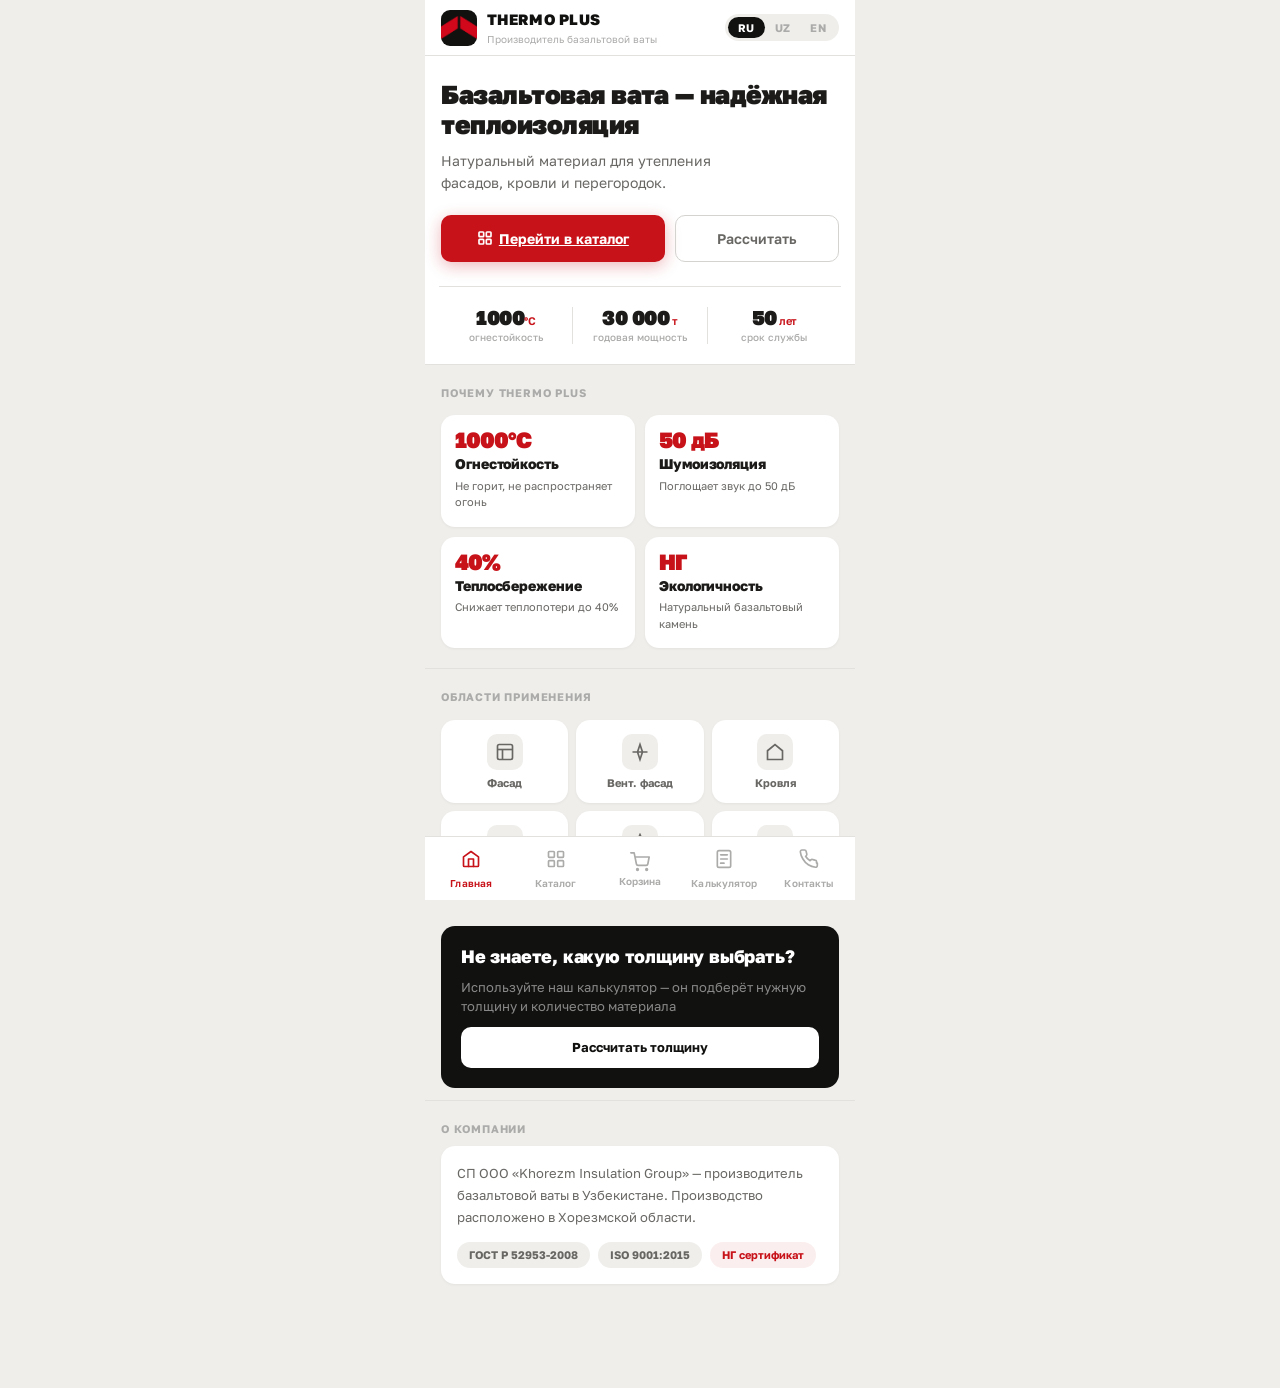
==== about.html @ 9c37bc2a "Add files via upload" ====
<!DOCTYPE html>
<html lang="ru">
<head>
  <meta charset="UTF-8"/>
  <meta name="viewport" content="width=device-width,initial-scale=1,maximum-scale=1,user-scalable=no"/>
  <title>THERMO PLUS</title>
  <link rel="stylesheet" href="style.css"/>
  <script src="https://telegram.org/js/telegram-web-app.js"></script>
</head>
<body>
<div class="app">

  <header class="header">
    <a class="logo" href="about.html">
      <div class="logo-mark">
        <img src="images/logo.png" alt="THERMO PLUS"
          onerror="this.style.display='none';this.nextElementSibling.style.display='flex'">
        <span class="logo-mark-fallback" style="display:none">T+</span>
      </div>
      <div>
        <div class="logo-text">THERMO PLUS</div>
        <div class="logo-sub" id="logo-sub">Производитель базальтовой ваты</div>
      </div>
    </a>
    <div class="lang-wrap">
      <button class="lang-btn" data-lang="ru">RU</button>
      <button class="lang-btn" data-lang="uz">UZ</button>
      <button class="lang-btn" data-lang="en">EN</button>
    </div>
  </header>

  <div class="page">

    <!-- HERO -->
    <div class="hero">
      <h1 class="hero-headline" id="hero-h">Базальтовая вата — надёжная теплоизоляция</h1>
      <p class="hero-desc" id="hero-d">Натуральный материал для утепления фасадов, кровли и перегородок.</p>
      <div class="hero-actions">
        <a href="index.html" class="btn-red" id="hero-btn1">
          <svg width="16" height="16" viewBox="0 0 24 24" fill="none" stroke="currentColor" stroke-width="2.5"><rect x="3" y="3" width="7" height="7" rx="1"/><rect x="14" y="3" width="7" height="7" rx="1"/><rect x="14" y="14" width="7" height="7" rx="1"/><rect x="3" y="14" width="7" height="7" rx="1"/></svg>
          <span>Перейти в каталог</span>
        </a>
        <a href="calculator.html" class="btn-outline" id="hero-btn2" style="text-decoration:none">
          <span>Рассчитать</span>
        </a>
      </div>

      <!-- Stats strip -->
      <div class="hero-stats">
        <div class="stat-item">
          <div class="stat-num">1000<span class="stat-unit">°C</span></div>
          <div class="stat-label" id="stat1">огнестой&shy;кость</div>
        </div>
        <div class="stat-item">
          <div class="stat-num">30 000<span class="stat-unit"> т</span></div>
          <div class="stat-label" id="stat2">годовая мощность</div>
        </div>
        <div class="stat-item">
          <div class="stat-num">50<span class="stat-unit"> лет</span></div>
          <div class="stat-label" id="stat3">срок службы</div>
        </div>
      </div>
    </div>

    <!-- FEATURES -->
    <div class="home-section">
      <div class="section-label">Почему THERMO PLUS</div>
      <div class="features-grid">
        <div class="feature-card">
          <div class="feature-num">1000°C</div>
          <div class="feature-title" id="f1t">Огнестойкость</div>
          <div class="feature-desc" id="f1d">Не горит, не распространяет огонь</div>
        </div>
        <div class="feature-card">
          <div class="feature-num">50 дБ</div>
          <div class="feature-title" id="f2t">Шумоизоляция</div>
          <div class="feature-desc" id="f2d">Поглощает звук до 50 дБ</div>
        </div>
        <div class="feature-card">
          <div class="feature-num">40%</div>
          <div class="feature-title" id="f3t">Теплосбережение</div>
          <div class="feature-desc" id="f3d">Снижает теплопотери до 40%</div>
        </div>
        <div class="feature-card">
          <div class="feature-num">НГ</div>
          <div class="feature-title" id="f4t">Экологичность</div>
          <div class="feature-desc" id="f4d">Натуральный базальтовый камень</div>
        </div>
      </div>
    </div>

    <!-- CATEGORIES PREVIEW -->
    <div class="home-section" style="border-top:1px solid var(--border)">
      <div class="section-label" id="cats-label">Области применения</div>
      <div class="cat-grid">
        <a class="cat-card" href="index.html?cat=facade">
          <div class="cat-card-icon">
            <svg width="20" height="20" viewBox="0 0 24 24" fill="none" stroke="currentColor" stroke-width="2"><rect x="3" y="3" width="18" height="18" rx="2"/><line x1="3" y1="9" x2="21" y2="9"/><line x1="9" y1="9" x2="9" y2="21"/></svg>
          </div>
          <span class="cat-card-label" id="cat1">Фасад</span>
        </a>
        <a class="cat-card" href="index.html?cat=vent">
          <div class="cat-card-icon">
            <svg width="20" height="20" viewBox="0 0 24 24" fill="none" stroke="currentColor" stroke-width="2"><path d="M3 12h18M12 3l-3 9 3 9 3-9z"/></svg>
          </div>
          <span class="cat-card-label" id="cat2">Вент. фасад</span>
        </a>
        <a class="cat-card" href="index.html?cat=roof">
          <div class="cat-card-icon">
            <svg width="20" height="20" viewBox="0 0 24 24" fill="none" stroke="currentColor" stroke-width="2"><path d="M3 10.5L12 3l9 7.5V21H3z"/></svg>
          </div>
          <span class="cat-card-label" id="cat3">Кровля</span>
        </a>
        <a class="cat-card" href="index.html?cat=floor">
          <div class="cat-card-icon">
            <svg width="20" height="20" viewBox="0 0 24 24" fill="none" stroke="currentColor" stroke-width="2"><rect x="2" y="14" width="20" height="6" rx="1"/><line x1="6" y1="14" x2="6" y2="4"/><line x1="12" y1="14" x2="12" y2="8"/><line x1="18" y1="14" x2="18" y2="6"/></svg>
          </div>
          <span class="cat-card-label" id="cat4">Пол</span>
        </a>
        <a class="cat-card" href="index.html?cat=universal">
          <div class="cat-card-icon">
            <svg width="20" height="20" viewBox="0 0 24 24" fill="none" stroke="currentColor" stroke-width="2"><polygon points="12 2 15 9 22 9 16.5 14 18.5 21 12 17 5.5 21 7.5 14 2 9 9 9"/></svg>
          </div>
          <span class="cat-card-label" id="cat5">Универсал</span>
        </a>
        <a class="cat-card" href="index.html?cat=sandwich">
          <div class="cat-card-icon">
            <svg width="20" height="20" viewBox="0 0 24 24" fill="none" stroke="currentColor" stroke-width="2"><rect x="2" y="5" width="20" height="4"/><rect x="2" y="11" width="20" height="4"/><rect x="2" y="17" width="20" height="2"/></svg>
          </div>
          <span class="cat-card-label" id="cat6">Сэндвич</span>
        </a>
      </div>
    </div>

    <!-- CALCULATOR CTA -->
    <div class="cta-banner">
      <div class="cta-banner-title" id="cta-title">Не знаете, какую толщину выбрать?</div>
      <div class="cta-banner-sub" id="cta-sub">Используйте наш калькулятор — он подберёт нужную толщину и количество материала</div>
      <a href="calculator.html" class="btn-white" id="cta-btn">Рассчитать толщину</a>
    </div>

    <!-- ABOUT COMPANY -->
    <div class="about-section">
      <div class="section-label" id="about-label">О компании</div>
      <div class="section-card" style="margin-bottom:0">
        <div style="font-size:13px;color:var(--text-2);line-height:1.7" id="about-text">
          СП ООО «Khorezm Insulation Group» — производитель базальтовой ваты в Узбекистане. Производство расположено в Хорезмской области. Продукция соответствует ГОСТ Р 52953-2008 и сертифицирована по ISO 9001:2015.
        </div>
        <div style="display:flex;gap:8px;margin-top:14px;flex-wrap:wrap">
          <span style="background:var(--bg);border-radius:20px;padding:5px 12px;font-size:11px;font-weight:700;color:var(--text-2)">ГОСТ Р 52953-2008</span>
          <span style="background:var(--bg);border-radius:20px;padding:5px 12px;font-size:11px;font-weight:700;color:var(--text-2)">ISO 9001:2015</span>
          <span style="background:var(--red-bg);border-radius:20px;padding:5px 12px;font-size:11px;font-weight:700;color:var(--red)">НГ сертификат</span>
        </div>
      </div>
    </div>

  </div>

  <!-- BOTTOM NAV -->
  <nav class="bottom-nav">
    <a class="nav-item active" href="about.html">
      <span class="nav-icon">
        <svg width="20" height="20" viewBox="0 0 24 24" fill="none" stroke="currentColor" stroke-width="2" stroke-linecap="round" stroke-linejoin="round"><path d="M3 9.5L12 3l9 6.5V20a1 1 0 0 1-1 1H4a1 1 0 0 1-1-1V9.5z"/><path d="M9 21V12h6v9"/></svg>
      </span>
      <span class="nav-label">Главная</span>
    </a>
    <a class="nav-item" href="index.html">
      <span class="nav-icon">
        <svg width="20" height="20" viewBox="0 0 24 24" fill="none" stroke="currentColor" stroke-width="2" stroke-linecap="round" stroke-linejoin="round"><rect x="3" y="3" width="7" height="7" rx="1"/><rect x="14" y="3" width="7" height="7" rx="1"/><rect x="14" y="14" width="7" height="7" rx="1"/><rect x="3" y="14" width="7" height="7" rx="1"/></svg>
      </span>
      <span class="nav-label">Каталог</span>
    </a>
    <a class="nav-item nav-item-cart" href="checkout.html">
      <span class="nav-icon">
        <span class="nav-icon-wrap">
          <svg width="20" height="20" viewBox="0 0 24 24" fill="none" stroke="currentColor" stroke-width="2" stroke-linecap="round" stroke-linejoin="round"><circle cx="9" cy="21" r="1"/><circle cx="20" cy="21" r="1"/><path d="M1 1h4l2.68 13.39a2 2 0 0 0 2 1.61h9.72a2 2 0 0 0 2-1.61L23 6H6"/></svg>
          <span class="cart-count nav-cart-badge" style="display:none">0</span>
        </span>
      </span>
      <span class="nav-label" data-i18n="cart">Корзина</span>
    </a>
    <a class="nav-item" href="calculator.html">
      <span class="nav-icon">
        <svg width="20" height="20" viewBox="0 0 24 24" fill="none" stroke="currentColor" stroke-width="2" stroke-linecap="round" stroke-linejoin="round"><rect x="4" y="2" width="16" height="20" rx="2"/><line x1="8" y1="7" x2="16" y2="7"/><line x1="8" y1="12" x2="16" y2="12"/><line x1="8" y1="17" x2="12" y2="17"/></svg>
      </span>
      <span class="nav-label">Калькулятор</span>
    </a>
    <a class="nav-item" href="contacts.html">
      <span class="nav-icon">
        <svg width="20" height="20" viewBox="0 0 24 24" fill="none" stroke="currentColor" stroke-width="2" stroke-linecap="round" stroke-linejoin="round"><path d="M22 16.92v3a2 2 0 0 1-2.18 2 19.79 19.79 0 0 1-8.63-3.07A19.5 19.5 0 0 1 4.69 12 19.79 19.79 0 0 1 1.61 3.37 2 2 0 0 1 3.6 1.18h3a2 2 0 0 1 2 1.72 12.84 12.84 0 0 0 .7 2.81 2 2 0 0 1-.45 2.11L7.91 8.7a16 16 0 0 0 5.39 5.39l.98-.98a2 2 0 0 1 2.11-.45 12.84 12.84 0 0 0 2.81.7A2 2 0 0 1 21 15.93l.01 1z"/></svg>
      </span>
      <span class="nav-label">Контакты</span>
    </a>
  </nav>

</div>

<script src="i18n.js"></script>
<script src="app.js"></script>
<script>
if (window.Telegram?.WebApp) Telegram.WebApp.ready();

const HOME_TX = {
  uz: {
    sub:"Bazalt vata ishlab chiqaruvchi",
    heroH:"Bazalt vata — ishonchli issiqlik izolyatsiyasi",
    heroD:"Fasad, tom va bo'limlarni issiqlik izolyatsiyasi uchun tabiiy material.",
    btn1:"Katalog",btn2:"Hisoblash",
    stat1:"yong'in bardoshliligi",stat2:"yillik quvvat",stat3:"xizmat muddati",
    catsLabel:"Qo'llanish sohalari",ctaTitle:"Qaysi qalinlikni tanlashni bilmayapsizmi?",
    ctaSub:"Kalkulyatorimizdan foydalaning — kerakli qalinlik va miqdorni hisoblaydi",ctaBtn:"Qalinlikni hisoblash",
    aboutLabel:"Kompaniya haqida",
    aboutText:"«Khorezm Insulation Group» — O'zbekistonda bazalt vata ishlab chiqaruvchi. Ishlab chiqarish Xorazm viloyatida joylashgan.",
    f1t:"Yong'in bardoshliligi",f1d:"Yonmaydi, olovni tarqatmaydi",
    f2t:"Tovush izolyatsiyasi",f2d:"50 dBgacha tovushni so'radi",
    f3t:"Issiqlik tejamligi",f3d:"Issiqlik yo'qotilishini 40% gacha kamaytiradi",
    f4t:"Ekologiklik",f4d:"Tabiiy bazalt tosh",
    cat1:"Fasad",cat2:"Vent. fasad",cat3:"Tom",cat4:"Pol",cat5:"Universal",cat6:"Sandwich",
  },
  ru: {
    sub:"Производитель базальтовой ваты",
    heroH:"Базальтовая вата — надёжная теплоизоляция",
    heroD:"Натуральный материал для утепления фасадов, кровли и перегородок.",
    btn1:"Перейти в каталог",btn2:"Рассчитать",
    stat1:"огнестойкость",stat2:"годовая мощность",stat3:"срок службы",
    catsLabel:"Области применения",ctaTitle:"Не знаете, какую толщину выбрать?",
    ctaSub:"Используйте наш калькулятор — он подберёт нужную толщину и количество материала",ctaBtn:"Рассчитать толщину",
    aboutLabel:"О компании",
    aboutText:"СП ООО «Khorezm Insulation Group» — производитель базальтовой ваты в Узбекистане. Производство расположено в Хорезмской области.",
    f1t:"Огнестойкость",f1d:"Не горит, не распространяет огонь",
    f2t:"Шумоизоляция",f2d:"Поглощает звук до 50 дБ",
    f3t:"Теплосбережение",f3d:"Снижает теплопотери до 40%",
    f4t:"Экологичность",f4d:"Натуральный базальтовый камень",
    cat1:"Фасад",cat2:"Вент. фасад",cat3:"Кровля",cat4:"Пол",cat5:"Универсал",cat6:"Сэндвич",
  },
  en: {
    sub:"Basalt wool manufacturer",
    heroH:"Basalt wool — reliable thermal insulation",
    heroD:"Natural material for insulating facades, roofing and partitions.",
    btn1:"View catalog",btn2:"Calculate",
    stat1:"fire resistance",stat2:"annual capacity",stat3:"service life",
    catsLabel:"Application areas",ctaTitle:"Not sure which thickness to choose?",
    ctaSub:"Use our calculator to find the right thickness and quantity of material",ctaBtn:"Calculate thickness",
    aboutLabel:"About the company",
    aboutText:"JV LLC 'Khorezm Insulation Group' — basalt wool manufacturer in Uzbekistan. Production is located in the Khorezm region.",
    f1t:"Fire resistance",f1d:"Non-combustible, does not spread fire",
    f2t:"Sound insulation",f2d:"Absorbs sound up to 50 dB",
    f3t:"Heat saving",f3d:"Reduces heat loss by up to 40%",
    f4t:"Eco-friendly",f4d:"Natural basalt stone",
    cat1:"Facade",cat2:"Vent. facade",cat3:"Roof",cat4:"Floor",cat5:"Universal",cat6:"Sandwich",
  }
};

function renderHome() {
  const lang = getCurrentLang();
  const tx = HOME_TX[lang] || HOME_TX.ru;
  document.getElementById('logo-sub').textContent = tx.sub;
  document.getElementById('hero-h').textContent = tx.heroH;
  document.getElementById('hero-d').textContent = tx.heroD;
  document.getElementById('hero-btn1').innerHTML = `
    <svg width="16" height="16" viewBox="0 0 24 24" fill="none" stroke="currentColor" stroke-width="2.5"><rect x="3" y="3" width="7" height="7" rx="1"/><rect x="14" y="3" width="7" height="7" rx="1"/><rect x="14" y="14" width="7" height="7" rx="1"/><rect x="3" y="14" width="7" height="7" rx="1"/></svg>
    <span>${tx.btn1}</span>`;
  document.getElementById('hero-btn2').innerHTML = `<span>${tx.btn2}</span>`;
  document.getElementById('stat1').textContent = tx.stat1;
  document.getElementById('stat2').textContent = tx.stat2;
  document.getElementById('stat3').textContent = tx.stat3;
  document.getElementById('f1t').textContent = tx.f1t;
  document.getElementById('f1d').textContent = tx.f1d;
  document.getElementById('f2t').textContent = tx.f2t;
  document.getElementById('f2d').textContent = tx.f2d;
  document.getElementById('f3t').textContent = tx.f3t;
  document.getElementById('f3d').textContent = tx.f3d;
  document.getElementById('f4t').textContent = tx.f4t;
  document.getElementById('f4d').textContent = tx.f4d;
  document.getElementById('cats-label').textContent = tx.catsLabel;
  document.getElementById('cat1').textContent = tx.cat1;
  document.getElementById('cat2').textContent = tx.cat2;
  document.getElementById('cat3').textContent = tx.cat3;
  document.getElementById('cat4').textContent = tx.cat4;
  document.getElementById('cat5').textContent = tx.cat5;
  document.getElementById('cat6').textContent = tx.cat6;
  document.getElementById('cta-title').textContent = tx.ctaTitle;
  document.getElementById('cta-sub').textContent = tx.ctaSub;
  document.getElementById('cta-btn').textContent = tx.ctaBtn;
  document.getElementById('about-label').textContent = tx.aboutLabel;
  document.getElementById('about-text').textContent = tx.aboutText;

  // Nav labels
  const navLabels = document.querySelectorAll('.bottom-nav .nav-label');
  const navKeys = ['home','catalog','cart','calculator','contacts'];
  navLabels.forEach((el, i) => { if (navKeys[i]) el.textContent = t(navKeys[i]); });
}

function onLangChange() { renderHome(); }

initLangButtons();
renderHome();
Cart.updateBadge();
</script>
</body>
</html>
---- style.css ----
@import url('https://fonts.googleapis.com/css2?family=Golos+Text:wght@400;500;600;700;800;900&display=swap');

*, *::before, *::after { box-sizing: border-box; margin: 0; padding: 0; }

/* ─────────────────────────────────
   DESIGN TOKENS
───────────────────────────────── */
:root {
  --bg:       #EFEEEB;
  --bg2:      #E6E5E2;
  --bg3:      #DDDCD9;
  --white:    #FFFFFF;

  --text:     #1C1B19;
  --text-2:   #686764;
  --text-3:   #ABABAA;

  --border:   #E2E1DE;
  --border-2: #D4D3D0;

  --red:      #C71219;
  --red-d:    #A50E14;
  --red-bg:   rgba(199,18,25,0.07);
  --red-light: #FFF1F2;

  --dark:     #111110;

  --green:    #1A9E5A;
  --green-bg: rgba(26,158,90,0.08);

  --font: 'Golos Text', -apple-system, sans-serif;

  --r-xs: 6px;
  --r-sm: 10px;
  --r:    14px;
  --r-lg: 18px;
  --r-xl: 24px;

  --sh-xs: 0 1px 3px rgba(0,0,0,.05);
  --sh-sm: 0 2px 10px rgba(0,0,0,.07);
  --sh:    0 4px 20px rgba(0,0,0,.08);
  --sh-lg: 0 8px 32px rgba(0,0,0,.10);
  --sh-red: 0 4px 16px rgba(199,18,25,.30);

  --nav-h: 64px;
  --header-h: 56px;
}

html { scroll-behavior: smooth; }

body {
  font-family: var(--font);
  background: var(--bg);
  color: var(--text);
  -webkit-font-smoothing: antialiased;
  -webkit-tap-highlight-color: transparent;
  overscroll-behavior: none;
  font-size: 14px;
  line-height: 1.5;
}

/* ─────────────────────────────────
   APP SHELL
───────────────────────────────── */
.app {
  max-width: 430px;
  margin: 0 auto;
  min-height: 100vh;
  background: var(--bg);
  position: relative;
}

.page {
  padding-bottom: calc(var(--nav-h) + 20px);
  min-height: calc(100vh - var(--header-h));
}

/* ─────────────────────────────────
   HEADER
───────────────────────────────── */
.header {
  background: var(--white);
  padding: 0 16px;
  height: var(--header-h);
  display: flex;
  align-items: center;
  gap: 12px;
  position: sticky;
  top: 0;
  z-index: 100;
  border-bottom: 1px solid var(--border);
}

.logo {
  display: flex;
  align-items: center;
  gap: 10px;
  text-decoration: none;
  flex: 1;
  min-width: 0;
}

.logo-mark {
  width: 36px;
  height: 36px;
  background: var(--dark);
  border-radius: 9px;
  display: flex;
  align-items: center;
  justify-content: center;
  flex-shrink: 0;
  overflow: hidden;
}

.logo-mark img {
  width: 100%;
  height: 100%;
  object-fit: contain;
}

.logo-mark-fallback {
  font-size: 18px;
  color: white;
  font-weight: 900;
  font-family: var(--font);
  letter-spacing: -0.5px;
}

.logo-text {
  font-family: var(--font);
  font-size: 15px;
  font-weight: 800;
  color: var(--dark);
  letter-spacing: 0.3px;
  white-space: nowrap;
}

.logo-sub {
  font-size: 10px;
  font-weight: 400;
  color: var(--text-3);
  margin-top: 1px;
  white-space: nowrap;
  overflow: hidden;
  text-overflow: ellipsis;
}

/* Language switcher */
.lang-wrap {
  display: flex;
  align-items: center;
  background: var(--bg);
  border-radius: 20px;
  padding: 3px;
  gap: 0;
  flex-shrink: 0;
}

.lang-btn {
  padding: 4px 10px;
  border: none;
  border-radius: 16px;
  font-size: 11px;
  font-weight: 700;
  font-family: var(--font);
  cursor: pointer;
  background: transparent;
  color: var(--text-3);
  transition: all .15s ease;
  letter-spacing: 0.3px;
}

.lang-btn.active {
  background: var(--dark);
  color: white;
}

/* ─────────────────────────────────
   BOTTOM NAVIGATION
───────────────────────────────── */
.bottom-nav {
  position: fixed;
  bottom: 0;
  left: 50%;
  transform: translateX(-50%);
  width: 100%;
  max-width: 430px;
  height: var(--nav-h);
  background: var(--white);
  border-top: 1px solid var(--border);
  display: flex;
  align-items: stretch;
  z-index: 200;
  padding: 0 4px;
}

.nav-item {
  flex: 1;
  display: flex;
  flex-direction: column;
  align-items: center;
  justify-content: center;
  gap: 4px;
  text-decoration: none;
  color: var(--text-3);
  padding: 8px 4px;
  transition: color .15s ease;
  position: relative;
}

.nav-item .nav-icon svg {
  stroke: currentColor;
  transition: stroke .15s ease;
}

.nav-item .nav-icon svg.fill-icon {
  fill: currentColor;
  stroke: none;
}

.nav-label {
  font-size: 10px;
  font-weight: 600;
  letter-spacing: 0.1px;
  line-height: 1;
}

.nav-item.active {
  color: var(--red);
}

.nav-item.active .nav-label {
  color: var(--red);
}

.nav-cart-badge {
  position: absolute;
  top: -3px;
  right: -4px;
  background: var(--red);
  color: white;
  font-size: 9px;
  font-weight: 800;
  width: 16px;
  height: 16px;
  border-radius: 50%;
  display: flex;
  align-items: center;
  justify-content: center;
  border: 2px solid var(--white);
}

.nav-icon-wrap {
  position: relative;
  display: flex;
}

@keyframes cartBounce {
  0%,100% { transform: scale(1); }
  40% { transform: scale(1.3); }
}
.cart-bounce { animation: cartBounce .35s ease; }

/* ─────────────────────────────────
   SECTION TITLES
───────────────────────────────── */
.section-title {
  font-size: 20px;
  font-weight: 800;
  color: var(--text);
  letter-spacing: -0.2px;
  line-height: 1.2;
}

.section-label {
  font-size: 11px;
  font-weight: 700;
  color: var(--text-3);
  letter-spacing: 0.8px;
  text-transform: uppercase;
  margin-bottom: 8px;
}

/* ─────────────────────────────────
   CARDS
───────────────────────────────── */
.card {
  background: var(--white);
  border-radius: var(--r);
  box-shadow: var(--sh-sm);
}

/* ─────────────────────────────────
   BUTTONS
───────────────────────────────── */
.btn-red {
  background: var(--red);
  color: white;
  border: none;
  border-radius: var(--r-sm);
  font-family: var(--font);
  font-weight: 700;
  font-size: 14px;
  padding: 13px 20px;
  cursor: pointer;
  display: flex;
  align-items: center;
  justify-content: center;
  gap: 6px;
  transition: background .15s ease, box-shadow .15s ease, transform .1s ease;
  box-shadow: var(--sh-red);
  -webkit-tap-highlight-color: transparent;
}

.btn-red:active {
  background: var(--red-d);
  transform: scale(0.98);
}

.btn-red.full { width: 100%; }

.btn-outline {
  background: transparent;
  color: var(--text-2);
  border: 1.5px solid var(--border-2);
  border-radius: var(--r-sm);
  font-family: var(--font);
  font-weight: 600;
  font-size: 14px;
  padding: 12px 20px;
  cursor: pointer;
  display: flex;
  align-items: center;
  justify-content: center;
  gap: 6px;
  transition: all .15s ease;
  text-decoration: none;
}

.btn-outline:active {
  background: var(--bg2);
}

.btn-outline.full { width: 100%; }

.btn-ghost {
  background: transparent;
  color: var(--red);
  border: none;
  font-family: var(--font);
  font-weight: 600;
  font-size: 13px;
  padding: 10px 16px;
  cursor: pointer;
  text-decoration: none;
}

/* Legacy compat */
.btn-orange { 
  background: var(--red);
  color: white;
  border: none;
  border-radius: var(--r-sm);
  font-family: var(--font);
  font-weight: 700;
  font-size: 14px;
  padding: 13px 20px;
  cursor: pointer;
  display: flex;
  align-items: center;
  justify-content: center;
  box-shadow: var(--sh-red);
  text-decoration: none;
}
.btn-orange.full, .btn-orange.large { width: 100%; padding: 14px; }
.mt12 { margin-top: 12px; }

/* ─────────────────────────────────
   SEARCH
───────────────────────────────── */
.search-wrap {
  padding: 12px 16px 8px;
}

.search-box {
  display: flex;
  align-items: center;
  background: var(--white);
  border-radius: var(--r-sm);
  padding: 0 12px;
  gap: 8px;
  border: 1.5px solid var(--border);
  transition: border-color .15s;
}

.search-box:focus-within {
  border-color: var(--red);
}

.search-icon { color: var(--text-3); display: flex; flex-shrink: 0; }

.search-input {
  flex: 1;
  border: none;
  outline: none;
  background: transparent;
  font-family: var(--font);
  font-size: 13px;
  color: var(--text);
  padding: 11px 0;
}

.search-input::placeholder { color: var(--text-3); }

.search-clear {
  background: none;
  border: none;
  color: var(--text-3);
  cursor: pointer;
  font-size: 13px;
  padding: 4px;
  flex-shrink: 0;
}

.search-clear.hidden { display: none !important; }

/* ─────────────────────────────────
   CATEGORY CHIPS
───────────────────────────────── */
.cat-scroll {
  display: flex;
  gap: 6px;
  padding: 4px 16px 12px;
  overflow-x: auto;
  scrollbar-width: none;
  -ms-overflow-style: none;
}
.cat-scroll::-webkit-scrollbar { display: none; }

.cat-chip {
  display: flex;
  align-items: center;
  gap: 5px;
  padding: 7px 14px;
  border-radius: 20px;
  font-size: 13px;
  font-weight: 600;
  white-space: nowrap;
  cursor: pointer;
  background: var(--white);
  color: var(--text-2);
  border: 1.5px solid var(--border);
  transition: all .15s ease;
  flex-shrink: 0;
  font-family: var(--font);
}

.cat-chip.active {
  background: var(--dark);
  color: white;
  border-color: var(--dark);
}

/* ─────────────────────────────────
   PRODUCT GRID / LIST
───────────────────────────────── */
.prod-grid {
  display: flex;
  flex-direction: column;
  gap: 10px;
  padding: 0 16px;
}

/* ─────────────────────────────────
   PRODUCT CARD — horizontal layout
───────────────────────────────── */
.prod-card {
  background: var(--white);
  border-radius: var(--r);
  padding: 14px;
  box-shadow: var(--sh-xs);
  display: flex;
  flex-direction: column;
  gap: 10px;
  position: relative;
  overflow: hidden;
}

.prod-card-top {
  display: flex;
  align-items: flex-start;
  gap: 12px;
}

.prod-img-wrap {
  width: 80px;
  height: 72px;
  border-radius: var(--r-sm);
  background: var(--bg);
  overflow: hidden;
  flex-shrink: 0;
  display: flex;
  align-items: center;
  justify-content: center;
}

.prod-img-wrap img {
  width: 100%;
  height: 100%;
  object-fit: cover;
}

.prod-img-placeholder {
  font-size: 32px;
  line-height: 1;
}

.prod-info {
  flex: 1;
  min-width: 0;
}

.prod-category {
  font-size: 10px;
  font-weight: 700;
  color: var(--text-3);
  letter-spacing: 0.5px;
  text-transform: uppercase;
  margin-bottom: 3px;
}

.prod-name {
  font-size: 15px;
  font-weight: 800;
  color: var(--text);
  margin-bottom: 6px;
  line-height: 1.2;
  letter-spacing: -0.1px;
}

.prod-badges {
  display: flex;
  gap: 4px;
  flex-wrap: wrap;
}

.badge {
  font-size: 9px;
  font-weight: 800;
  padding: 2px 6px;
  border-radius: 4px;
  letter-spacing: 0.3px;
}

.badge-fire {
  background: var(--red-bg);
  color: var(--red);
}

.badge-pro {
  background: #EEF4FF;
  color: #3B82F6;
}

/* Thickness chips in card */
.thick-row {
  display: flex;
  align-items: center;
  gap: 5px;
}

.thick-chip {
  padding: 4px 10px;
  border-radius: 6px;
  font-size: 12px;
  font-weight: 700;
  background: var(--bg);
  color: var(--text-2);
  border: 1.5px solid var(--border);
  cursor: pointer;
  font-family: var(--font);
  transition: all .12s ease;
}

.thick-chip.active {
  background: var(--dark);
  color: white;
  border-color: var(--dark);
}

/* Legacy thick chip compatibility */
.thick-chip-s {
  padding: 4px 10px;
  border-radius: 6px;
  font-size: 12px;
  font-weight: 700;
  background: var(--bg);
  color: var(--text-2);
  border: 1.5px solid var(--border);
  cursor: pointer;
  font-family: var(--font);
  transition: all .12s ease;
}

.thick-chip-s.active {
  background: var(--dark);
  color: white;
  border-color: var(--dark);
}

.thick-chips-row {
  display: flex;
  gap: 5px;
  margin-bottom: 2px;
}

.fav-btn-card {
  width: 28px;
  height: 28px;
  border-radius: 50%;
  background: var(--bg);
  border: none;
  display: flex;
  align-items: center;
  justify-content: center;
  cursor: pointer;
  flex-shrink: 0;
  transition: all .15s ease;
}

.fav-btn-card.fav-active {
  background: var(--red-light);
}

.fav-btn-card svg { transition: all .15s ease; }

/* Price row */
.prod-price-row {
  display: flex;
  align-items: center;
  justify-content: space-between;
  gap: 8px;
}

.prod-price {
  font-size: 18px;
  font-weight: 800;
  color: var(--text);
  letter-spacing: -0.3px;
  line-height: 1;
}

.prod-price small {
  font-size: 11px;
  font-weight: 500;
  color: var(--text-2);
  margin-left: 2px;
}

/* Actions row */
.prod-actions-row {
  display: flex;
  align-items: center;
  gap: 8px;
}

.qty-ctrl {
  display: flex;
  align-items: center;
  background: var(--bg);
  border-radius: var(--r-sm);
  overflow: hidden;
  border: 1.5px solid var(--border);
  height: 40px;
}

.qty-btn {
  width: 36px;
  height: 100%;
  background: none;
  border: none;
  font-size: 18px;
  font-weight: 400;
  color: var(--text-2);
  cursor: pointer;
  display: flex;
  align-items: center;
  justify-content: center;
  font-family: var(--font);
  transition: background .1s, color .1s;
  flex-shrink: 0;
}

.qty-btn:active { background: var(--bg2); color: var(--text); }

.qty-val {
  width: 36px;
  text-align: center;
  font-family: var(--font);
  font-size: 14px;
  font-weight: 700;
  color: var(--text);
  background: transparent;
  border: none;
  outline: none;
  padding: 0;
  -moz-appearance: textfield;
}
.qty-val::-webkit-inner-spin-button,
.qty-val::-webkit-outer-spin-button { -webkit-appearance: none; }

.add-cart-btn {
  flex: 1;
  background: var(--red);
  color: white;
  border: none;
  border-radius: var(--r-sm);
  height: 40px;
  font-family: var(--font);
  font-size: 13px;
  font-weight: 700;
  cursor: pointer;
  transition: background .15s ease, transform .1s ease;
}
.add-cart-btn:active { background: var(--red-d); transform: scale(0.98); }

.detail-btn {
  width: 100%;
  background: none;
  border: 1.5px solid var(--border);
  border-radius: var(--r-sm);
  height: 34px;
  font-family: var(--font);
  font-size: 12px;
  font-weight: 600;
  color: var(--text-2);
  cursor: pointer;
  transition: all .15s;
  margin-top: 4px;
}
.detail-btn:active { background: var(--bg); }

/* ─────────────────────────────────
   EMPTY STATE
───────────────────────────────── */
.empty-state {
  display: flex;
  flex-direction: column;
  align-items: center;
  padding: 48px 24px;
  text-align: center;
}

.empty-icon {
  font-size: 48px;
  margin-bottom: 16px;
  opacity: 0.4;
}

.empty-title {
  font-size: 18px;
  font-weight: 700;
  color: var(--text);
  margin-bottom: 8px;
}

.empty-text {
  font-size: 13px;
  color: var(--text-2);
  line-height: 1.6;
}

.empty-state.hidden { display: none !important; }

/* ─────────────────────────────────
   HOME SCREEN
───────────────────────────────── */
.hero {
  padding: 24px 16px 20px;
  background: var(--white);
  border-bottom: 1px solid var(--border);
  margin-bottom: 0;
}

.hero-headline {
  font-size: 26px;
  font-weight: 900;
  color: var(--text);
  line-height: 1.15;
  letter-spacing: -0.5px;
  margin-bottom: 10px;
}

.hero-desc {
  font-size: 14px;
  color: var(--text-2);
  line-height: 1.6;
  margin-bottom: 20px;
  max-width: 300px;
}

.hero-actions {
  display: flex;
  gap: 10px;
  margin-bottom: 24px;
}

.hero-actions .btn-red { flex: 1.5; }
.hero-actions .btn-outline { flex: 1; }

.hero-stats {
  display: flex;
  gap: 0;
  border-top: 1px solid var(--border);
  padding-top: 20px;
  margin: 0 -2px;
}

.stat-item {
  flex: 1;
  text-align: center;
  padding: 0 4px;
}

.stat-item + .stat-item {
  border-left: 1px solid var(--border);
}

.stat-num {
  font-size: 20px;
  font-weight: 900;
  color: var(--text);
  letter-spacing: -0.5px;
  line-height: 1;
  margin-bottom: 4px;
}

.stat-num .stat-unit {
  font-size: 11px;
  font-weight: 600;
  color: var(--red);
}

.stat-label {
  font-size: 10px;
  font-weight: 500;
  color: var(--text-3);
  line-height: 1.3;
}

/* Home sections */
.home-section {
  padding: 20px 16px;
}

.home-section + .home-section {
  border-top: 1px solid var(--border);
}

.features-grid {
  display: grid;
  grid-template-columns: 1fr 1fr;
  gap: 10px;
  margin-top: 14px;
}

.feature-card {
  background: var(--white);
  border-radius: var(--r);
  padding: 14px 14px 16px;
  box-shadow: var(--sh-xs);
}

.feature-title {
  font-size: 14px;
  font-weight: 800;
  color: var(--text);
  line-height: 1.25;
  margin-bottom: 5px;
  letter-spacing: -0.1px;
}

.feature-desc {
  font-size: 11px;
  color: var(--text-2);
  line-height: 1.5;
}

.feature-num {
  font-size: 22px;
  font-weight: 900;
  color: var(--red);
  letter-spacing: -1px;
  line-height: 1;
  margin-bottom: 4px;
}

/* Categories preview */
.cat-grid {
  display: grid;
  grid-template-columns: repeat(3, 1fr);
  gap: 8px;
  margin-top: 14px;
}

.cat-card {
  background: var(--white);
  border-radius: var(--r);
  padding: 14px 10px;
  box-shadow: var(--sh-xs);
  text-align: center;
  text-decoration: none;
  display: flex;
  flex-direction: column;
  align-items: center;
  gap: 6px;
  transition: transform .15s ease, box-shadow .15s ease;
  cursor: pointer;
}

.cat-card:active {
  transform: scale(0.97);
}

.cat-card-icon {
  width: 36px;
  height: 36px;
  border-radius: 10px;
  background: var(--bg);
  display: flex;
  align-items: center;
  justify-content: center;
}

.cat-card-icon svg { color: var(--text-2); }

.cat-card-label {
  font-size: 11px;
  font-weight: 700;
  color: var(--text-2);
  line-height: 1.2;
  text-align: center;
}

/* CTA Banner */
.cta-banner {
  background: var(--dark);
  border-radius: var(--r);
  padding: 20px;
  margin: 12px 16px;
  display: flex;
  flex-direction: column;
  gap: 10px;
}

.cta-banner-title {
  font-size: 18px;
  font-weight: 800;
  color: white;
  line-height: 1.2;
  letter-spacing: -0.2px;
}

.cta-banner-sub {
  font-size: 13px;
  color: rgba(255,255,255,0.5);
  line-height: 1.5;
}

.btn-white {
  background: white;
  color: var(--dark);
  border: none;
  border-radius: var(--r-sm);
  font-family: var(--font);
  font-weight: 700;
  font-size: 13px;
  padding: 11px 16px;
  cursor: pointer;
  display: inline-flex;
  align-items: center;
  justify-content: center;
  text-decoration: none;
}

/* ─────────────────────────────────
   CALCULATOR
───────────────────────────────── */
.calc-progress {
  height: 3px;
  background: var(--border);
  border-radius: 2px;
  margin-top: 14px;
  overflow: hidden;
}

.calc-progress-bar {
  height: 100%;
  background: var(--red);
  border-radius: 2px;
  transition: width .35s ease;
}

.calc-step-label {
  font-size: 12px;
  font-weight: 600;
  color: var(--red);
  margin-bottom: 2px;
}

.calc-step-title {
  font-size: 16px;
  font-weight: 800;
  color: var(--text);
  margin-bottom: 4px;
  letter-spacing: -0.2px;
}

.calc-step-sub {
  font-size: 12px;
  color: var(--text-2);
  margin-bottom: 16px;
  line-height: 1.5;
}

/* Selection cards (calculator choices) */
.choice-grid {
  display: flex;
  flex-direction: column;
  gap: 8px;
}

.choice-card {
  background: var(--white);
  border-radius: var(--r);
  padding: 14px 16px;
  display: flex;
  align-items: center;
  gap: 12px;
  cursor: pointer;
  border: 2px solid transparent;
  box-shadow: var(--sh-xs);
  transition: all .15s ease;
  -webkit-tap-highlight-color: transparent;
}

.choice-card:active { transform: scale(0.99); }

.choice-card.selected {
  border-color: var(--red);
  background: var(--red-light);
}

.choice-icon {
  width: 40px;
  height: 40px;
  border-radius: 10px;
  background: var(--bg);
  display: flex;
  align-items: center;
  justify-content: center;
  flex-shrink: 0;
  font-size: 20px;
}

.choice-card.selected .choice-icon { background: rgba(199,18,25,0.1); }

.choice-text { flex: 1; }

.choice-title {
  font-size: 14px;
  font-weight: 700;
  color: var(--text);
  margin-bottom: 2px;
}

.choice-sub {
  font-size: 11px;
  color: var(--text-2);
  line-height: 1.4;
}

.choice-check {
  width: 20px;
  height: 20px;
  border-radius: 50%;
  border: 2px solid var(--border-2);
  flex-shrink: 0;
  display: flex;
  align-items: center;
  justify-content: center;
  transition: all .15s;
}

.choice-card.selected .choice-check {
  border-color: var(--red);
  background: var(--red);
}

.choice-card.selected .choice-check::after {
  content: '';
  display: block;
  width: 6px;
  height: 4px;
  border-left: 2px solid white;
  border-bottom: 2px solid white;
  transform: rotate(-45deg) translateY(-1px);
}

/* 2-column choice grid */
.choice-grid-2 {
  display: grid;
  grid-template-columns: 1fr 1fr;
  gap: 8px;
}

.choice-card-sm {
  background: var(--white);
  border-radius: var(--r);
  padding: 16px 14px;
  cursor: pointer;
  border: 2px solid transparent;
  box-shadow: var(--sh-xs);
  transition: all .15s ease;
  text-align: center;
}

.choice-card-sm.selected {
  border-color: var(--red);
  background: var(--red-light);
}

.choice-card-sm .choice-icon {
  margin: 0 auto 8px;
}

.choice-card-sm .choice-title { font-size: 13px; }

/* Calc input */
.calc-input-wrap {
  background: var(--white);
  border-radius: var(--r);
  padding: 16px;
  box-shadow: var(--sh-xs);
  margin-bottom: 12px;
}

.calc-input-label {
  font-size: 12px;
  font-weight: 600;
  color: var(--text-2);
  margin-bottom: 8px;
}

.calc-input-field {
  display: flex;
  align-items: center;
  gap: 10px;
}

.calc-input {
  flex: 1;
  background: var(--bg);
  border: 1.5px solid var(--border);
  border-radius: var(--r-sm);
  padding: 12px 14px;
  font-family: var(--font);
  font-size: 22px;
  font-weight: 800;
  color: var(--text);
  outline: none;
  transition: border-color .15s;
  -moz-appearance: textfield;
}
.calc-input::-webkit-inner-spin-button,
.calc-input::-webkit-outer-spin-button { -webkit-appearance: none; }

.calc-input:focus { border-color: var(--red); }

.calc-unit {
  font-size: 18px;
  font-weight: 700;
  color: var(--text-3);
}

/* Result screen */
.result-card {
  background: var(--white);
  border-radius: var(--r-lg);
  padding: 20px;
  box-shadow: var(--sh);
  margin-bottom: 12px;
}

.result-headline {
  font-size: 18px;
  font-weight: 800;
  color: var(--text);
  letter-spacing: -0.2px;
  margin-bottom: 14px;
  line-height: 1.25;
}

.result-grid {
  display: grid;
  grid-template-columns: 1fr 1fr;
  gap: 10px;
  margin-bottom: 16px;
}

.result-item {
  background: var(--bg);
  border-radius: var(--r-sm);
  padding: 12px;
}

.result-item-label {
  font-size: 10px;
  font-weight: 700;
  color: var(--text-3);
  text-transform: uppercase;
  letter-spacing: 0.5px;
  margin-bottom: 4px;
}

.result-item-val {
  font-size: 20px;
  font-weight: 900;
  color: var(--text);
  letter-spacing: -0.5px;
  line-height: 1;
}

.result-item-val.red { color: var(--red); }

.result-item-unit {
  font-size: 11px;
  font-weight: 500;
  color: var(--text-2);
  margin-top: 2px;
}

.result-product {
  border-top: 1px solid var(--border);
  padding-top: 14px;
}

.result-product-label {
  font-size: 11px;
  font-weight: 700;
  color: var(--text-3);
  text-transform: uppercase;
  letter-spacing: 0.5px;
  margin-bottom: 6px;
}

.result-product-name {
  font-size: 16px;
  font-weight: 800;
  color: var(--text);
  margin-bottom: 2px;
}

.result-product-desc {
  font-size: 12px;
  color: var(--text-2);
  line-height: 1.5;
}

.result-note {
  background: var(--bg);
  border-radius: var(--r-sm);
  padding: 12px 14px;
  font-size: 11px;
  color: var(--text-2);
  line-height: 1.6;
  margin-bottom: 14px;
}

/* Summary chip rows */
.summary-chips {
  display: flex;
  flex-wrap: wrap;
  gap: 6px;
  margin-bottom: 12px;
}

.summary-chip {
  background: var(--bg);
  border-radius: 20px;
  padding: 5px 10px;
  font-size: 11px;
  font-weight: 600;
  color: var(--text-2);
}

/* ─────────────────────────────────
   CONTACTS
───────────────────────────────── */
.contacts-hero {
  background: var(--dark);
  padding: 20px 16px;
  border-bottom: 2px solid var(--red);
}

.contacts-title {
  font-size: 22px;
  font-weight: 900;
  color: white;
  letter-spacing: -0.3px;
  margin-bottom: 3px;
}

.contacts-sub {
  font-size: 11px;
  color: rgba(255,255,255,0.4);
  margin-bottom: 10px;
}

.contacts-addr {
  font-size: 12px;
  color: rgba(255,255,255,0.55);
  line-height: 1.7;
}

.contact-card {
  background: var(--white);
  border-radius: var(--r);
  padding: 14px;
  display: flex;
  align-items: center;
  gap: 12px;
  box-shadow: var(--sh-xs);
}

.contact-icon-box {
  width: 40px;
  height: 40px;
  border-radius: 10px;
  background: var(--bg);
  display: flex;
  align-items: center;
  justify-content: center;
  font-size: 18px;
  flex-shrink: 0;
}

.contact-key {
  font-size: 9px;
  font-weight: 800;
  color: var(--text-3);
  letter-spacing: 0.8px;
  text-transform: uppercase;
  margin-bottom: 2px;
}

.contact-val {
  font-size: 13px;
  font-weight: 600;
  color: var(--text);
}

.contact-act { margin-left: auto; }

.contact-act-btn {
  background: var(--bg);
  border: 1.5px solid var(--border);
  border-radius: 20px;
  padding: 6px 12px;
  font-size: 11px;
  font-weight: 700;
  color: var(--text);
  cursor: pointer;
  font-family: var(--font);
  white-space: nowrap;
  transition: all .15s;
}

.contact-act-btn:active {
  background: var(--border);
}

/* Hours table */
.hours-row {
  display: flex;
  justify-content: space-between;
  font-size: 13px;
  padding: 9px 0;
  border-bottom: 1px solid var(--border);
}

.hours-row:last-child { border-bottom: none; }
.hours-day { color: var(--text-2); font-weight: 500; }
.hours-time { font-weight: 700; }
.hours-time.closed { color: var(--red); }

/* Section card wrapper */
.section-card {
  background: var(--white);
  border-radius: var(--r);
  padding: 16px;
  box-shadow: var(--sh-xs);
  margin-bottom: 10px;
}

.section-card-title {
  font-size: 14px;
  font-weight: 800;
  color: var(--text);
  margin-bottom: 12px;
}

/* ─────────────────────────────────
   CHECKOUT / CART
───────────────────────────────── */
.checkout-tabs {
  display: flex;
  background: var(--white);
  border-bottom: 1px solid var(--border);
}

.checkout-tab {
  flex: 1;
  padding: 14px 8px;
  text-align: center;
  font-size: 11px;
  font-weight: 700;
  color: var(--text-3);
  border-bottom: 2px solid transparent;
  cursor: pointer;
  transition: all .15s;
  font-family: var(--font);
}

.checkout-tab.active {
  color: var(--red);
  border-bottom-color: var(--red);
}

.checkout-tab.done {
  color: var(--text-2);
}

.cart-item {
  background: var(--white);
  border-radius: var(--r);
  padding: 14px;
  display: flex;
  gap: 12px;
  align-items: flex-start;
  box-shadow: var(--sh-xs);
  margin-bottom: 8px;
}

.cart-thumb {
  width: 48px;
  height: 48px;
  background: var(--bg);
  border-radius: var(--r-sm);
  display: flex;
  align-items: center;
  justify-content: center;
  font-size: 24px;
  flex-shrink: 0;
}

.cart-info { flex: 1; min-width: 0; }
.cart-name { font-size: 13px; font-weight: 700; color: var(--text); margin-bottom: 2px; }
.cart-sub { font-size: 11px; color: var(--text-2); margin-bottom: 6px; }

.cart-right {
  display: flex;
  flex-direction: column;
  align-items: flex-end;
  gap: 6px;
}

.cart-total {
  font-size: 14px;
  font-weight: 800;
  color: var(--text);
}

.cart-del {
  background: none;
  border: none;
  font-size: 16px;
  cursor: pointer;
  opacity: 0.4;
  padding: 2px;
}

.cart-sum-row {
  display: flex;
  justify-content: space-between;
  align-items: center;
  padding: 14px 0;
  border-top: 1px solid var(--border);
  margin-top: 4px;
}

.cart-sum-label { font-size: 13px; font-weight: 600; color: var(--text-2); }
.cart-sum-val { font-size: 18px; font-weight: 900; color: var(--red); letter-spacing: -0.3px; }

/* Form styles */
.form-field { margin-bottom: 14px; }

.form-label {
  display: block;
  font-size: 11px;
  font-weight: 700;
  color: var(--text-2);
  letter-spacing: 0.3px;
  margin-bottom: 6px;
}

.form-label em { color: var(--red); font-style: normal; }

.form-input {
  width: 100%;
  background: var(--bg);
  border: 1.5px solid var(--border);
  border-radius: var(--r-sm);
  padding: 12px 14px;
  font-family: var(--font);
  font-size: 14px;
  font-weight: 500;
  color: var(--text);
  outline: none;
  transition: border-color .15s;
}

.form-input:focus { border-color: var(--red); background: var(--white); }

.form-select {
  width: 100%;
  background: var(--bg);
  border: 1.5px solid var(--border);
  border-radius: var(--r-sm);
  padding: 12px 14px;
  font-family: var(--font);
  font-size: 14px;
  font-weight: 500;
  color: var(--text);
  outline: none;
  -webkit-appearance: none;
}

/* Delivery options */
.del-opts { display: flex; gap: 8px; }

.del-opt {
  flex: 1;
  background: var(--bg);
  border: 2px solid var(--border);
  border-radius: var(--r);
  padding: 14px 10px;
  text-align: center;
  cursor: pointer;
  transition: all .15s;
}

.del-opt.sel {
  border-color: var(--red);
  background: var(--red-light);
}

.del-opt-icon { font-size: 22px; margin-bottom: 4px; }
.del-opt-label { font-size: 11px; font-weight: 700; color: var(--text-2); }

/* Success screen */
.success-wrap {
  display: flex;
  flex-direction: column;
  align-items: center;
  padding: 24px 0;
  text-align: center;
}

.success-icon { font-size: 56px; margin-bottom: 16px; }
.success-h { font-size: 22px; font-weight: 900; color: var(--text); margin-bottom: 8px; letter-spacing: -0.3px; }
.success-t { font-size: 13px; color: var(--text-2); line-height: 1.6; margin-bottom: 16px; }

.order-num-badge {
  background: var(--red-bg);
  color: var(--red);
  border-radius: 20px;
  padding: 6px 16px;
  font-size: 13px;
  font-weight: 800;
  margin-bottom: 8px;
}

/* Thick sel btn (detail modal) */
.thick-sel-btn {
  padding: 7px 14px;
  border-radius: var(--r-sm);
  border: 2px solid var(--border);
  background: var(--bg);
  font-family: var(--font);
  font-size: 13px;
  font-weight: 700;
  cursor: pointer;
  color: var(--text-2);
  transition: all .12s;
}

.thick-sel-btn.active {
  border-color: var(--red);
  background: var(--red-light);
  color: var(--red);
}

/* ─────────────────────────────────
   DETAIL SHEET
───────────────────────────────── */
.overlay {
  position: fixed;
  inset: 0;
  background: rgba(0,0,0,0.5);
  z-index: 500;
  display: flex;
  align-items: flex-end;
  justify-content: center;
}

.sheet {
  background: var(--white);
  border-radius: 20px 20px 0 0;
  width: 100%;
  max-width: 430px;
  max-height: 88vh;
  overflow-y: auto;
  -webkit-overflow-scrolling: touch;
  padding-bottom: 32px;
}

.sheet-handle {
  width: 36px;
  height: 4px;
  background: var(--border-2);
  border-radius: 2px;
  margin: 12px auto 0;
}

.sheet-header {
  display: flex;
  align-items: center;
  justify-content: space-between;
  padding: 12px 16px 8px;
  border-bottom: 1px solid var(--border);
}

.sheet-title { font-size: 16px; font-weight: 800; color: var(--text); }

.sheet-close {
  background: var(--bg);
  border: none;
  border-radius: 50%;
  width: 32px;
  height: 32px;
  display: flex;
  align-items: center;
  justify-content: center;
  cursor: pointer;
  font-size: 14px;
  color: var(--text-2);
}

.sheet-body { padding: 16px; }

.spec-row {
  display: flex;
  justify-content: space-between;
  align-items: center;
  padding: 9px 0;
  border-bottom: 1px solid var(--border);
  font-size: 12px;
}

.spec-row:last-child { border-bottom: none; }
.spec-key { color: var(--text-2); }
.spec-val { font-weight: 700; color: var(--text); }

/* ─────────────────────────────────
   TOAST
───────────────────────────────── */
.toast {
  position: fixed;
  bottom: calc(var(--nav-h) + 16px);
  left: 50%;
  transform: translateX(-50%);
  background: var(--dark);
  color: white;
  border-radius: 20px;
  padding: 10px 18px;
  font-size: 13px;
  font-weight: 600;
  font-family: var(--font);
  white-space: nowrap;
  z-index: 1000;
  animation: toastIn .2s ease, toastOut .25s ease 2.1s forwards;
  pointer-events: none;
  max-width: 320px;
  text-align: center;
}

@keyframes toastIn {
  from { opacity: 0; transform: translateX(-50%) translateY(10px); }
  to   { opacity: 1; transform: translateX(-50%) translateY(0); }
}

@keyframes toastOut {
  from { opacity: 1; }
  to   { opacity: 0; }
}

/* ─────────────────────────────────
   FLOAT CART BTN
───────────────────────────────── */
.float-cart {
  position: fixed;
  bottom: calc(var(--nav-h) + 12px);
  right: 16px;
  background: var(--red);
  color: white;
  border: none;
  border-radius: 20px;
  padding: 10px 16px 10px 12px;
  display: flex;
  align-items: center;
  gap: 6px;
  font-family: var(--font);
  font-size: 13px;
  font-weight: 700;
  cursor: pointer;
  z-index: 150;
  box-shadow: var(--sh-red);
}

.float-badge {
  background: rgba(255,255,255,0.3);
  border-radius: 10px;
  padding: 1px 7px;
  font-size: 11px;
  font-weight: 800;
  min-width: 20px;
  text-align: center;
}

/* ─────────────────────────────────
   ABOUT (HOME) SCREEN
───────────────────────────────── */
.about-section {
  padding: 20px 16px;
  border-top: 1px solid var(--border);
}

/* Promo banner (legacy) */
.promo-banner {
  background: var(--dark);
  border-radius: var(--r);
  padding: 20px;
  margin: 0 16px 12px;
}

.promo-title {
  font-size: 17px;
  font-weight: 800;
  color: white;
  margin-bottom: 6px;
}

.promo-text {
  font-size: 12px;
  color: rgba(255,255,255,0.5);
  margin-bottom: 14px;
  line-height: 1.5;
}

/* ─────────────────────────────────
   FAVORITES
───────────────────────────────── */
.page-header-row {
  display: flex;
  align-items: center;
  justify-content: space-between;
  padding: 16px 16px 10px;
}

.page-header-title {
  font-size: 22px;
  font-weight: 900;
  color: var(--text);
  letter-spacing: -0.3px;
}

/* ─────────────────────────────────
   CATALOG PAGE HEADER
───────────────────────────────── */
.catalog-header {
  padding: 16px 16px 8px;
}

.catalog-title {
  font-size: 22px;
  font-weight: 900;
  color: var(--text);
  letter-spacing: -0.3px;
}

/* ─────────────────────────────────
   UTILITY
───────────────────────────────── */
.hidden { display: none !important; }

.gap-8 { gap: 8px; }
.mt-8 { margin-top: 8px; }
.mt-12 { margin-top: 12px; }

/* ─────────────────────────────────
   BACK BUTTON
───────────────────────────────── */
.back-btn {
  display: inline-flex;
  align-items: center;
  gap: 6px;
  font-size: 13px;
  font-weight: 600;
  color: var(--text-2);
  background: none;
  border: none;
  padding: 0;
  cursor: pointer;
  font-family: var(--font);
  text-decoration: none;
  margin-bottom: 12px;
}
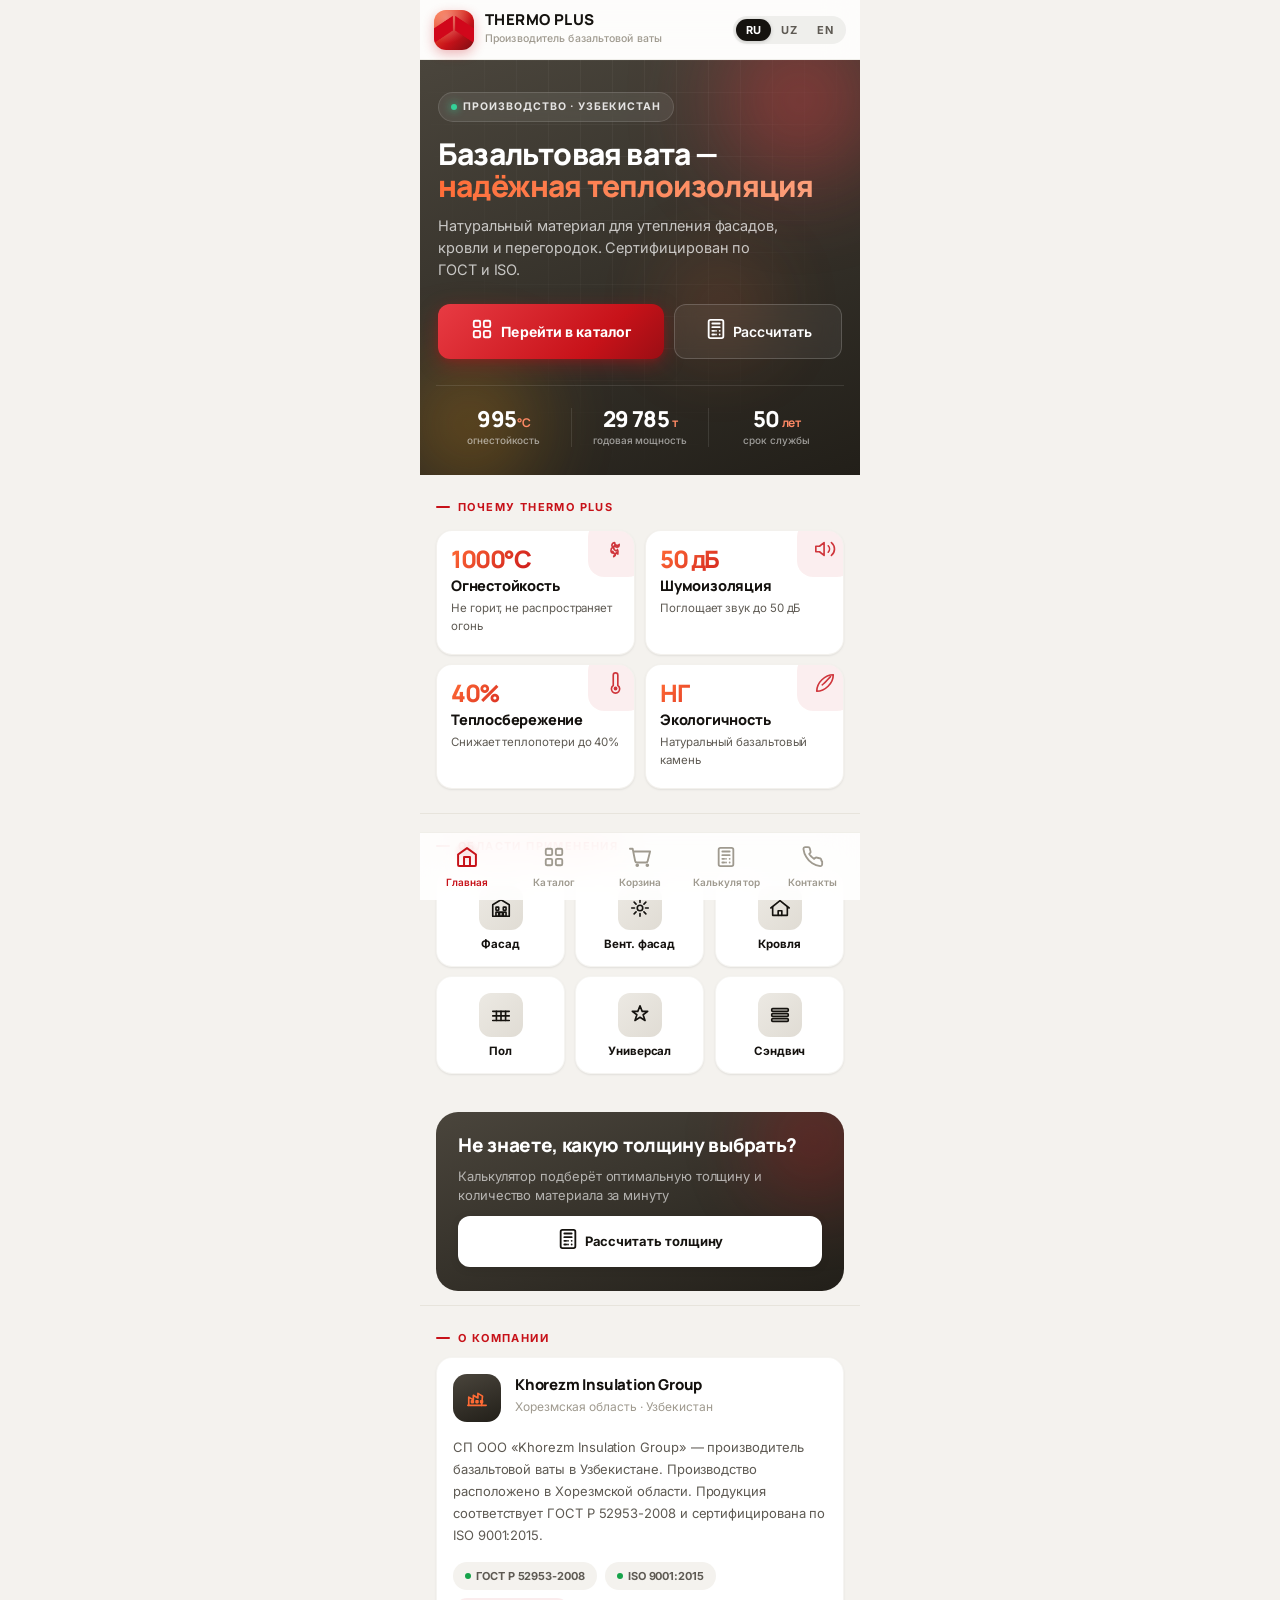
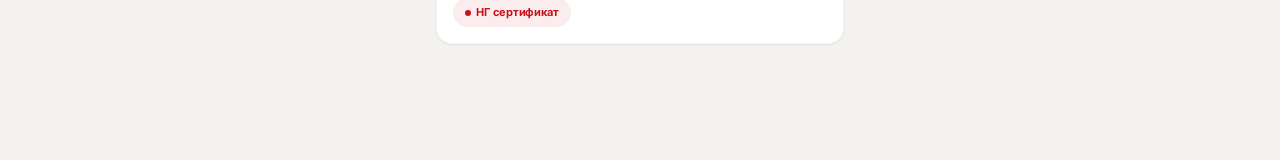
==== commit edd4ed38: "feat: major UI/UX overhaul with parallax, animations and SVG icon library Design system rebuilt arou" ====
--- a/about.html
+++ b/about.html
@@ -3,6 +3,7 @@
 <head>
   <meta charset="UTF-8"/>
   <meta name="viewport" content="width=device-width,initial-scale=1,maximum-scale=1,user-scalable=no"/>
+  <meta name="theme-color" content="#15130F"/>
   <title>THERMO PLUS</title>
   <link rel="stylesheet" href="style.css"/>
   <script src="https://telegram.org/js/telegram-web-app.js"></script>
@@ -31,57 +32,79 @@
 
   <div class="page">
 
-    <!-- HERO -->
-    <div class="hero">
-      <h1 class="hero-headline" id="hero-h">Базальтовая вата — надёжная теплоизоляция</h1>
-      <p class="hero-desc" id="hero-d">Натуральный материал для утепления фасадов, кровли и перегородок.</p>
-      <div class="hero-actions">
-        <a href="index.html" class="btn-red" id="hero-btn1">
-          <svg width="16" height="16" viewBox="0 0 24 24" fill="none" stroke="currentColor" stroke-width="2.5"><rect x="3" y="3" width="7" height="7" rx="1"/><rect x="14" y="3" width="7" height="7" rx="1"/><rect x="14" y="14" width="7" height="7" rx="1"/><rect x="3" y="14" width="7" height="7" rx="1"/></svg>
-          <span>Перейти в каталог</span>
-        </a>
-        <a href="calculator.html" class="btn-outline" id="hero-btn2" style="text-decoration:none">
-          <span>Рассчитать</span>
-        </a>
-      </div>
-
-      <!-- Stats strip -->
-      <div class="hero-stats">
-        <div class="stat-item">
-          <div class="stat-num">1000<span class="stat-unit">°C</span></div>
-          <div class="stat-label" id="stat1">огнестой&shy;кость</div>
-        </div>
-        <div class="stat-item">
-          <div class="stat-num">30 000<span class="stat-unit"> т</span></div>
-          <div class="stat-label" id="stat2">годовая мощность</div>
-        </div>
-        <div class="stat-item">
-          <div class="stat-num">50<span class="stat-unit"> лет</span></div>
-          <div class="stat-label" id="stat3">срок службы</div>
+    <!-- HERO with parallax layers -->
+    <div class="hero" data-parallax-container>
+      <div class="hero-bg">
+        <div class="hero-grid"></div>
+        <div class="hero-blob b1 parallax" data-parallax="0.18" data-depth="1.2"></div>
+        <div class="hero-blob b2 parallax" data-parallax="0.10" data-depth="0.8"></div>
+        <div class="hero-blob b3 parallax" data-parallax="0.25" data-depth="2.0"></div>
+      </div>
+
+      <div class="hero-content">
+        <span class="hero-eyebrow" id="hero-eyebrow">
+          <span class="dot"></span>
+          <span id="hero-eyebrow-text">Производство · Узбекистан</span>
+        </span>
+
+        <h1 class="hero-headline" id="hero-h">
+          Базальтовая вата —
+          <span class="accent">надёжная теплоизоляция</span>
+        </h1>
+        <p class="hero-desc" id="hero-d">Натуральный материал для утепления фасадов, кровли и перегородок. Сертифицировано ГОСТ и ISO.</p>
+        <div class="hero-actions">
+          <a href="index.html" class="btn-red" id="hero-btn1">
+            <span data-icon="grid"></span>
+            <span>Перейти в каталог</span>
+          </a>
+          <a href="calculator.html" class="btn-outline" id="hero-btn2">
+            <span data-icon="calc"></span>
+            <span>Рассчитать</span>
+          </a>
+        </div>
+
+        <!-- Stats strip with count-up -->
+        <div class="hero-stats">
+          <div class="stat-item">
+            <div class="stat-num"><span data-count="1000">1000</span><span class="stat-unit">°C</span></div>
+            <div class="stat-label" id="stat1">огнестой&shy;кость</div>
+          </div>
+          <div class="stat-item">
+            <div class="stat-num"><span data-count="30000">30 000</span><span class="stat-unit"> т</span></div>
+            <div class="stat-label" id="stat2">годовая мощность</div>
+          </div>
+          <div class="stat-item">
+            <div class="stat-num"><span data-count="50">50</span><span class="stat-unit"> лет</span></div>
+            <div class="stat-label" id="stat3">срок службы</div>
+          </div>
         </div>
       </div>
     </div>
 
     <!-- FEATURES -->
-    <div class="home-section">
-      <div class="section-label">Почему THERMO PLUS</div>
+    <div class="home-section reveal">
+      <div class="section-label" id="features-label">Почему THERMO PLUS</div>
       <div class="features-grid">
-        <div class="feature-card">
+        <div class="feature-card reveal">
+          <div class="feature-icon-bg" data-icon="fire"></div>
           <div class="feature-num">1000°C</div>
           <div class="feature-title" id="f1t">Огнестойкость</div>
           <div class="feature-desc" id="f1d">Не горит, не распространяет огонь</div>
         </div>
-        <div class="feature-card">
+        <div class="feature-card reveal">
+          <div class="feature-icon-bg" data-icon="sound"></div>
           <div class="feature-num">50 дБ</div>
           <div class="feature-title" id="f2t">Шумоизоляция</div>
           <div class="feature-desc" id="f2d">Поглощает звук до 50 дБ</div>
         </div>
-        <div class="feature-card">
+        <div class="feature-card reveal">
+          <div class="feature-icon-bg" data-icon="thermo"></div>
           <div class="feature-num">40%</div>
           <div class="feature-title" id="f3t">Теплосбережение</div>
           <div class="feature-desc" id="f3d">Снижает теплопотери до 40%</div>
         </div>
-        <div class="feature-card">
+        <div class="feature-card reveal">
+          <div class="feature-icon-bg" data-icon="eco"></div>
           <div class="feature-num">НГ</div>
           <div class="feature-title" id="f4t">Экологичность</div>
           <div class="feature-desc" id="f4d">Натуральный базальтовый камень</div>
@@ -90,66 +113,73 @@
     </div>
 
     <!-- CATEGORIES PREVIEW -->
-    <div class="home-section" style="border-top:1px solid var(--border)">
+    <div class="home-section reveal" style="border-top:1px solid var(--border)">
       <div class="section-label" id="cats-label">Области применения</div>
       <div class="cat-grid">
-        <a class="cat-card" href="index.html?cat=facade">
-          <div class="cat-card-icon">
-            <svg width="20" height="20" viewBox="0 0 24 24" fill="none" stroke="currentColor" stroke-width="2"><rect x="3" y="3" width="18" height="18" rx="2"/><line x1="3" y1="9" x2="21" y2="9"/><line x1="9" y1="9" x2="9" y2="21"/></svg>
-          </div>
+        <a class="cat-card reveal" href="index.html?cat=facade">
+          <div class="cat-card-icon" data-icon="facade"></div>
           <span class="cat-card-label" id="cat1">Фасад</span>
         </a>
-        <a class="cat-card" href="index.html?cat=vent">
-          <div class="cat-card-icon">
-            <svg width="20" height="20" viewBox="0 0 24 24" fill="none" stroke="currentColor" stroke-width="2"><path d="M3 12h18M12 3l-3 9 3 9 3-9z"/></svg>
-          </div>
+        <a class="cat-card reveal" href="index.html?cat=vent">
+          <div class="cat-card-icon" data-icon="vent"></div>
           <span class="cat-card-label" id="cat2">Вент. фасад</span>
         </a>
-        <a class="cat-card" href="index.html?cat=roof">
-          <div class="cat-card-icon">
-            <svg width="20" height="20" viewBox="0 0 24 24" fill="none" stroke="currentColor" stroke-width="2"><path d="M3 10.5L12 3l9 7.5V21H3z"/></svg>
-          </div>
+        <a class="cat-card reveal" href="index.html?cat=roof">
+          <div class="cat-card-icon" data-icon="roof"></div>
           <span class="cat-card-label" id="cat3">Кровля</span>
         </a>
-        <a class="cat-card" href="index.html?cat=floor">
-          <div class="cat-card-icon">
-            <svg width="20" height="20" viewBox="0 0 24 24" fill="none" stroke="currentColor" stroke-width="2"><rect x="2" y="14" width="20" height="6" rx="1"/><line x1="6" y1="14" x2="6" y2="4"/><line x1="12" y1="14" x2="12" y2="8"/><line x1="18" y1="14" x2="18" y2="6"/></svg>
-          </div>
+        <a class="cat-card reveal" href="index.html?cat=floor">
+          <div class="cat-card-icon" data-icon="floor"></div>
           <span class="cat-card-label" id="cat4">Пол</span>
         </a>
-        <a class="cat-card" href="index.html?cat=universal">
-          <div class="cat-card-icon">
-            <svg width="20" height="20" viewBox="0 0 24 24" fill="none" stroke="currentColor" stroke-width="2"><polygon points="12 2 15 9 22 9 16.5 14 18.5 21 12 17 5.5 21 7.5 14 2 9 9 9"/></svg>
-          </div>
+        <a class="cat-card reveal" href="index.html?cat=universal">
+          <div class="cat-card-icon" data-icon="universal"></div>
           <span class="cat-card-label" id="cat5">Универсал</span>
         </a>
-        <a class="cat-card" href="index.html?cat=sandwich">
-          <div class="cat-card-icon">
-            <svg width="20" height="20" viewBox="0 0 24 24" fill="none" stroke="currentColor" stroke-width="2"><rect x="2" y="5" width="20" height="4"/><rect x="2" y="11" width="20" height="4"/><rect x="2" y="17" width="20" height="2"/></svg>
-          </div>
+        <a class="cat-card reveal" href="index.html?cat=sandwich">
+          <div class="cat-card-icon" data-icon="sandwich"></div>
           <span class="cat-card-label" id="cat6">Сэндвич</span>
         </a>
       </div>
     </div>
 
     <!-- CALCULATOR CTA -->
-    <div class="cta-banner">
+    <div class="cta-banner reveal">
       <div class="cta-banner-title" id="cta-title">Не знаете, какую толщину выбрать?</div>
-      <div class="cta-banner-sub" id="cta-sub">Используйте наш калькулятор — он подберёт нужную толщину и количество материала</div>
-      <a href="calculator.html" class="btn-white" id="cta-btn">Рассчитать толщину</a>
+      <div class="cta-banner-sub" id="cta-sub">Калькулятор подберёт оптимальную толщину и количество материала за минуту</div>
+      <a href="calculator.html" class="btn-white" id="cta-btn">
+        <span data-icon="calc"></span>
+        Рассчитать толщину
+      </a>
     </div>
 
     <!-- ABOUT COMPANY -->
-    <div class="about-section">
+    <div class="about-section reveal">
       <div class="section-label" id="about-label">О компании</div>
       <div class="section-card" style="margin-bottom:0">
+        <div style="display:flex;gap:14px;align-items:flex-start;margin-bottom:14px">
+          <div style="width:48px;height:48px;border-radius:14px;background:var(--grad-stone);display:flex;align-items:center;justify-content:center;color:#FF6B35;flex-shrink:0" data-icon="factory"></div>
+          <div>
+            <div style="font-family:var(--font-display);font-size:15px;font-weight:800;color:var(--text);letter-spacing:-0.2px" id="about-company-name">Khorezm Insulation Group</div>
+            <div style="font-size:12px;color:var(--text-3);margin-top:2px" id="about-company-loc">Хорезмская область · Узбекистан</div>
+          </div>
+        </div>
         <div style="font-size:13px;color:var(--text-2);line-height:1.7" id="about-text">
           СП ООО «Khorezm Insulation Group» — производитель базальтовой ваты в Узбекистане. Производство расположено в Хорезмской области. Продукция соответствует ГОСТ Р 52953-2008 и сертифицирована по ISO 9001:2015.
         </div>
-        <div style="display:flex;gap:8px;margin-top:14px;flex-wrap:wrap">
-          <span style="background:var(--bg);border-radius:20px;padding:5px 12px;font-size:11px;font-weight:700;color:var(--text-2)">ГОСТ Р 52953-2008</span>
-          <span style="background:var(--bg);border-radius:20px;padding:5px 12px;font-size:11px;font-weight:700;color:var(--text-2)">ISO 9001:2015</span>
-          <span style="background:var(--red-bg);border-radius:20px;padding:5px 12px;font-size:11px;font-weight:700;color:var(--red)">НГ сертификат</span>
+        <div style="display:flex;gap:8px;margin-top:16px;flex-wrap:wrap">
+          <span style="background:var(--bg);border-radius:999px;padding:6px 12px;font-size:11px;font-weight:700;color:var(--text-2);display:inline-flex;align-items:center;gap:5px">
+            <span style="width:6px;height:6px;border-radius:50%;background:var(--green);display:block"></span>
+            ГОСТ Р 52953-2008
+          </span>
+          <span style="background:var(--bg);border-radius:999px;padding:6px 12px;font-size:11px;font-weight:700;color:var(--text-2);display:inline-flex;align-items:center;gap:5px">
+            <span style="width:6px;height:6px;border-radius:50%;background:var(--green);display:block"></span>
+            ISO 9001:2015
+          </span>
+          <span style="background:var(--red-bg);border-radius:999px;padding:6px 12px;font-size:11px;font-weight:700;color:var(--red);display:inline-flex;align-items:center;gap:5px" id="about-fire-cert">
+            <span style="width:6px;height:6px;border-radius:50%;background:var(--red);display:block"></span>
+            НГ сертификат
+          </span>
         </div>
       </div>
     </div>
@@ -159,74 +189,84 @@
   <!-- BOTTOM NAV -->
   <nav class="bottom-nav">
     <a class="nav-item active" href="about.html">
-      <span class="nav-icon">
-        <svg width="20" height="20" viewBox="0 0 24 24" fill="none" stroke="currentColor" stroke-width="2" stroke-linecap="round" stroke-linejoin="round"><path d="M3 9.5L12 3l9 6.5V20a1 1 0 0 1-1 1H4a1 1 0 0 1-1-1V9.5z"/><path d="M9 21V12h6v9"/></svg>
-      </span>
+      <span class="nav-icon" data-icon="home"></span>
       <span class="nav-label">Главная</span>
     </a>
     <a class="nav-item" href="index.html">
-      <span class="nav-icon">
-        <svg width="20" height="20" viewBox="0 0 24 24" fill="none" stroke="currentColor" stroke-width="2" stroke-linecap="round" stroke-linejoin="round"><rect x="3" y="3" width="7" height="7" rx="1"/><rect x="14" y="3" width="7" height="7" rx="1"/><rect x="14" y="14" width="7" height="7" rx="1"/><rect x="3" y="14" width="7" height="7" rx="1"/></svg>
-      </span>
+      <span class="nav-icon" data-icon="grid"></span>
       <span class="nav-label">Каталог</span>
     </a>
     <a class="nav-item nav-item-cart" href="checkout.html">
       <span class="nav-icon">
         <span class="nav-icon-wrap">
-          <svg width="20" height="20" viewBox="0 0 24 24" fill="none" stroke="currentColor" stroke-width="2" stroke-linecap="round" stroke-linejoin="round"><circle cx="9" cy="21" r="1"/><circle cx="20" cy="21" r="1"/><path d="M1 1h4l2.68 13.39a2 2 0 0 0 2 1.61h9.72a2 2 0 0 0 2-1.61L23 6H6"/></svg>
+          <span data-icon="cart"></span>
           <span class="cart-count nav-cart-badge" style="display:none">0</span>
         </span>
       </span>
       <span class="nav-label" data-i18n="cart">Корзина</span>
     </a>
     <a class="nav-item" href="calculator.html">
-      <span class="nav-icon">
-        <svg width="20" height="20" viewBox="0 0 24 24" fill="none" stroke="currentColor" stroke-width="2" stroke-linecap="round" stroke-linejoin="round"><rect x="4" y="2" width="16" height="20" rx="2"/><line x1="8" y1="7" x2="16" y2="7"/><line x1="8" y1="12" x2="16" y2="12"/><line x1="8" y1="17" x2="12" y2="17"/></svg>
-      </span>
+      <span class="nav-icon" data-icon="calc"></span>
       <span class="nav-label">Калькулятор</span>
     </a>
     <a class="nav-item" href="contacts.html">
-      <span class="nav-icon">
-        <svg width="20" height="20" viewBox="0 0 24 24" fill="none" stroke="currentColor" stroke-width="2" stroke-linecap="round" stroke-linejoin="round"><path d="M22 16.92v3a2 2 0 0 1-2.18 2 19.79 19.79 0 0 1-8.63-3.07A19.5 19.5 0 0 1 4.69 12 19.79 19.79 0 0 1 1.61 3.37 2 2 0 0 1 3.6 1.18h3a2 2 0 0 1 2 1.72 12.84 12.84 0 0 0 .7 2.81 2 2 0 0 1-.45 2.11L7.91 8.7a16 16 0 0 0 5.39 5.39l.98-.98a2 2 0 0 1 2.11-.45 12.84 12.84 0 0 0 2.81.7A2 2 0 0 1 21 15.93l.01 1z"/></svg>
-      </span>
+      <span class="nav-icon" data-icon="phone"></span>
       <span class="nav-label">Контакты</span>
     </a>
   </nav>
 
 </div>
 
+<script src="icons.js"></script>
 <script src="i18n.js"></script>
 <script src="app.js"></script>
+<script src="animations.js"></script>
 <script>
-if (window.Telegram?.WebApp) Telegram.WebApp.ready();
+if (window.Telegram?.WebApp) {
+  Telegram.WebApp.ready();
+  try { Telegram.WebApp.expand(); } catch(_){}
+  try { Telegram.WebApp.setHeaderColor('#15130F'); } catch(_){}
+}
 
 const HOME_TX = {
   uz: {
     sub:"Bazalt vata ishlab chiqaruvchi",
-    heroH:"Bazalt vata — ishonchli issiqlik izolyatsiyasi",
-    heroD:"Fasad, tom va bo'limlarni issiqlik izolyatsiyasi uchun tabiiy material.",
+    eyebrow:"Ishlab chiqarish · O'zbekiston",
+    heroH:"Bazalt vata —",
+    heroHAccent:"ishonchli issiqlik izolyatsiyasi",
+    heroD:"Fasad, tom va bo'limlarni issiqlik izolyatsiyasi uchun tabiiy material. GOST va ISO sertifikati.",
     btn1:"Katalog",btn2:"Hisoblash",
     stat1:"yong'in bardoshliligi",stat2:"yillik quvvat",stat3:"xizmat muddati",
+    featuresLabel:"Nima uchun THERMO PLUS",
     catsLabel:"Qo'llanish sohalari",ctaTitle:"Qaysi qalinlikni tanlashni bilmayapsizmi?",
-    ctaSub:"Kalkulyatorimizdan foydalaning — kerakli qalinlik va miqdorni hisoblaydi",ctaBtn:"Qalinlikni hisoblash",
+    ctaSub:"Kalkulyator bir daqiqada optimal qalinlik va miqdorni tanlaydi",ctaBtn:"Qalinlikni hisoblash",
     aboutLabel:"Kompaniya haqida",
-    aboutText:"«Khorezm Insulation Group» — O'zbekistonda bazalt vata ishlab chiqaruvchi. Ishlab chiqarish Xorazm viloyatida joylashgan.",
+    aboutCompany:"Khorezm Insulation Group",
+    aboutLoc:"Xorazm viloyati · O'zbekiston",
+    aboutText:"«Khorezm Insulation Group» — O'zbekistondagi bazalt vata ishlab chiqaruvchi. Ishlab chiqarish Xorazm viloyatida joylashgan. Mahsulotlar GOST R 52953-2008 va ISO 9001:2015 talablariga javob beradi.",
+    aboutFire:"NG sertifikati",
     f1t:"Yong'in bardoshliligi",f1d:"Yonmaydi, olovni tarqatmaydi",
-    f2t:"Tovush izolyatsiyasi",f2d:"50 dBgacha tovushni so'radi",
-    f3t:"Issiqlik tejamligi",f3d:"Issiqlik yo'qotilishini 40% gacha kamaytiradi",
+    f2t:"Tovush izolyatsiyasi",f2d:"50 dB gacha tovushni so'radi",
+    f3t:"Issiqlik tejamligi",f3d:"Issiqlikni 40% gacha saqlaydi",
     f4t:"Ekologiklik",f4d:"Tabiiy bazalt tosh",
     cat1:"Fasad",cat2:"Vent. fasad",cat3:"Tom",cat4:"Pol",cat5:"Universal",cat6:"Sandwich",
   },
   ru: {
     sub:"Производитель базальтовой ваты",
-    heroH:"Базальтовая вата — надёжная теплоизоляция",
-    heroD:"Натуральный материал для утепления фасадов, кровли и перегородок.",
+    eyebrow:"Производство · Узбекистан",
+    heroH:"Базальтовая вата —",
+    heroHAccent:"надёжная теплоизоляция",
+    heroD:"Натуральный материал для утепления фасадов, кровли и перегородок. Сертифицирован по ГОСТ и ISO.",
     btn1:"Перейти в каталог",btn2:"Рассчитать",
     stat1:"огнестойкость",stat2:"годовая мощность",stat3:"срок службы",
+    featuresLabel:"Почему THERMO PLUS",
     catsLabel:"Области применения",ctaTitle:"Не знаете, какую толщину выбрать?",
-    ctaSub:"Используйте наш калькулятор — он подберёт нужную толщину и количество материала",ctaBtn:"Рассчитать толщину",
+    ctaSub:"Калькулятор подберёт оптимальную толщину и количество материала за минуту",ctaBtn:"Рассчитать толщину",
     aboutLabel:"О компании",
-    aboutText:"СП ООО «Khorezm Insulation Group» — производитель базальтовой ваты в Узбекистане. Производство расположено в Хорезмской области.",
+    aboutCompany:"Khorezm Insulation Group",
+    aboutLoc:"Хорезмская область · Узбекистан",
+    aboutText:"СП ООО «Khorezm Insulation Group» — производитель базальтовой ваты в Узбекистане. Производство расположено в Хорезмской области. Продукция соответствует ГОСТ Р 52953-2008 и сертифицирована по ISO 9001:2015.",
+    aboutFire:"НГ сертификат",
     f1t:"Огнестойкость",f1d:"Не горит, не распространяет огонь",
     f2t:"Шумоизоляция",f2d:"Поглощает звук до 50 дБ",
     f3t:"Теплосбережение",f3d:"Снижает теплопотери до 40%",
@@ -235,14 +275,20 @@
   },
   en: {
     sub:"Basalt wool manufacturer",
-    heroH:"Basalt wool — reliable thermal insulation",
-    heroD:"Natural material for insulating facades, roofing and partitions.",
+    eyebrow:"Manufacturing · Uzbekistan",
+    heroH:"Basalt wool —",
+    heroHAccent:"reliable thermal insulation",
+    heroD:"Natural material for insulating facades, roofs and partitions. GOST & ISO certified.",
     btn1:"View catalog",btn2:"Calculate",
     stat1:"fire resistance",stat2:"annual capacity",stat3:"service life",
+    featuresLabel:"Why THERMO PLUS",
     catsLabel:"Application areas",ctaTitle:"Not sure which thickness to choose?",
-    ctaSub:"Use our calculator to find the right thickness and quantity of material",ctaBtn:"Calculate thickness",
-    aboutLabel:"About the company",
-    aboutText:"JV LLC 'Khorezm Insulation Group' — basalt wool manufacturer in Uzbekistan. Production is located in the Khorezm region.",
+    ctaSub:"Our calculator will select the optimal thickness and quantity of material in a minute",ctaBtn:"Calculate thickness",
+    aboutLabel:"About",
+    aboutCompany:"Khorezm Insulation Group",
+    aboutLoc:"Khorezm region · Uzbekistan",
+    aboutText:"JV LLC 'Khorezm Insulation Group' — basalt wool manufacturer in Uzbekistan. Production is located in the Khorezm region. Products comply with GOST R 52953-2008 and are ISO 9001:2015 certified.",
+    aboutFire:"Fire safety NG",
     f1t:"Fire resistance",f1d:"Non-combustible, does not spread fire",
     f2t:"Sound insulation",f2d:"Absorbs sound up to 50 dB",
     f3t:"Heat saving",f3d:"Reduces heat loss by up to 40%",
@@ -255,15 +301,21 @@
   const lang = getCurrentLang();
   const tx = HOME_TX[lang] || HOME_TX.ru;
   document.getElementById('logo-sub').textContent = tx.sub;
-  document.getElementById('hero-h').textContent = tx.heroH;
+  document.getElementById('hero-eyebrow-text').textContent = tx.eyebrow;
+
+  const heroH = document.getElementById('hero-h');
+  heroH.innerHTML = `${tx.heroH} <span class="accent">${tx.heroHAccent}</span>`;
   document.getElementById('hero-d').textContent = tx.heroD;
-  document.getElementById('hero-btn1').innerHTML = `
-    <svg width="16" height="16" viewBox="0 0 24 24" fill="none" stroke="currentColor" stroke-width="2.5"><rect x="3" y="3" width="7" height="7" rx="1"/><rect x="14" y="3" width="7" height="7" rx="1"/><rect x="14" y="14" width="7" height="7" rx="1"/><rect x="3" y="14" width="7" height="7" rx="1"/></svg>
-    <span>${tx.btn1}</span>`;
-  document.getElementById('hero-btn2').innerHTML = `<span>${tx.btn2}</span>`;
+
+  const btn1 = document.getElementById('hero-btn1');
+  btn1.innerHTML = `<span data-icon="grid"></span><span>${tx.btn1}</span>`;
+  const btn2 = document.getElementById('hero-btn2');
+  btn2.innerHTML = `<span data-icon="calc"></span><span>${tx.btn2}</span>`;
+
   document.getElementById('stat1').textContent = tx.stat1;
   document.getElementById('stat2').textContent = tx.stat2;
   document.getElementById('stat3').textContent = tx.stat3;
+  document.getElementById('features-label').textContent = tx.featuresLabel;
   document.getElementById('f1t').textContent = tx.f1t;
   document.getElementById('f1d').textContent = tx.f1d;
   document.getElementById('f2t').textContent = tx.f2t;
@@ -281,14 +333,21 @@
   document.getElementById('cat6').textContent = tx.cat6;
   document.getElementById('cta-title').textContent = tx.ctaTitle;
   document.getElementById('cta-sub').textContent = tx.ctaSub;
-  document.getElementById('cta-btn').textContent = tx.ctaBtn;
+  const ctaBtn = document.getElementById('cta-btn');
+  ctaBtn.innerHTML = `<span data-icon="calc"></span> ${tx.ctaBtn}`;
   document.getElementById('about-label').textContent = tx.aboutLabel;
+  document.getElementById('about-company-name').textContent = tx.aboutCompany;
+  document.getElementById('about-company-loc').textContent = tx.aboutLoc;
   document.getElementById('about-text').textContent = tx.aboutText;
+  document.getElementById('about-fire-cert').lastChild.textContent = ' ' + tx.aboutFire;
 
   // Nav labels
   const navLabels = document.querySelectorAll('.bottom-nav .nav-label');
   const navKeys = ['home','catalog','cart','calculator','contacts'];
   navLabels.forEach((el, i) => { if (navKeys[i]) el.textContent = t(navKeys[i]); });
+
+  // Re-inject any newly added data-icon nodes
+  if (typeof injectIcons === 'function') injectIcons();
 }
 
 function onLangChange() { renderHome(); }
--- a/style.css
+++ b/style.css
@@ -1,49 +1,86 @@
-@import url('https://fonts.googleapis.com/css2?family=Golos+Text:wght@400;500;600;700;800;900&display=swap');
+@import url('https://fonts.googleapis.com/css2?family=Inter:wght@400;500;600;700;800;900&family=Manrope:wght@500;600;700;800;900&display=swap');
 
 *, *::before, *::after { box-sizing: border-box; margin: 0; padding: 0; }
 
 /* ─────────────────────────────────
-   DESIGN TOKENS
+   DESIGN TOKENS — THERMO PLUS v4
 ───────────────────────────────── */
 :root {
-  --bg:       #EFEEEB;
-  --bg2:      #E6E5E2;
-  --bg3:      #DDDCD9;
-  --white:    #FFFFFF;
-
-  --text:     #1C1B19;
-  --text-2:   #686764;
-  --text-3:   #ABABAA;
-
-  --border:   #E2E1DE;
-  --border-2: #D4D3D0;
-
-  --red:      #C71219;
-  --red-d:    #A50E14;
-  --red-bg:   rgba(199,18,25,0.07);
-  --red-light: #FFF1F2;
-
-  --dark:     #111110;
-
-  --green:    #1A9E5A;
-  --green-bg: rgba(26,158,90,0.08);
-
-  --font: 'Golos Text', -apple-system, sans-serif;
-
-  --r-xs: 6px;
-  --r-sm: 10px;
-  --r:    14px;
-  --r-lg: 18px;
-  --r-xl: 24px;
-
-  --sh-xs: 0 1px 3px rgba(0,0,0,.05);
-  --sh-sm: 0 2px 10px rgba(0,0,0,.07);
-  --sh:    0 4px 20px rgba(0,0,0,.08);
-  --sh-lg: 0 8px 32px rgba(0,0,0,.10);
-  --sh-red: 0 4px 16px rgba(199,18,25,.30);
-
-  --nav-h: 64px;
-  --header-h: 56px;
+  /* Surface */
+  --bg:        #F4F2EE;
+  --bg2:       #ECE9E3;
+  --bg3:       #E0DCD4;
+  --white:     #FFFFFF;
+  --surface:   #FFFFFF;
+  --surface-2: #F8F6F2;
+
+  /* Text */
+  --text:    #14110E;
+  --text-2:  #5E5A53;
+  --text-3:  #9F9A8F;
+  --text-4:  #C9C4B7;
+
+  /* Borders */
+  --border:   #E7E4DC;
+  --border-2: #D2CEC2;
+
+  /* Brand */
+  --red:        #C71219;
+  --red-d:      #9A0E14;
+  --red-2:      #E83B43;
+  --red-bg:     rgba(199, 18, 25, 0.08);
+  --red-light:  #FFF1F2;
+  --red-glow:   rgba(199, 18, 25, 0.35);
+
+  --orange:     #F59E0B;
+  --orange-bg:  rgba(245, 158, 11, 0.10);
+
+  --dark:       #15130F;
+  --dark-2:     #221F19;
+  --dark-3:     #2D2922;
+
+  --green:      #16A34A;
+  --green-bg:   rgba(22, 163, 74, 0.10);
+
+  --blue:       #3B82F6;
+  --blue-bg:    rgba(59, 130, 246, 0.10);
+
+  /* Gradients */
+  --grad-fire:    linear-gradient(135deg, #FF6B35 0%, #C71219 60%, #7C0D12 100%);
+  --grad-dark:    linear-gradient(135deg, #2D2922 0%, #15130F 100%);
+  --grad-warm:    linear-gradient(135deg, #FAF7F0 0%, #E8E3D6 100%);
+  --grad-red:     linear-gradient(135deg, #E83B43 0%, #C71219 70%, #9A0E14 100%);
+  --grad-stone:   linear-gradient(160deg, #4A453C 0%, #221F19 100%);
+  --grad-glass:   linear-gradient(135deg, rgba(255,255,255,0.85), rgba(255,255,255,0.55));
+
+  /* Fonts */
+  --font:        'Inter', -apple-system, system-ui, sans-serif;
+  --font-display:'Manrope', 'Inter', sans-serif;
+
+  /* Radii */
+  --r-xs: 8px;
+  --r-sm: 12px;
+  --r:    16px;
+  --r-lg: 22px;
+  --r-xl: 28px;
+  --r-2xl: 36px;
+
+  /* Shadows */
+  --sh-xs:  0 1px 2px rgba(14, 12, 10, 0.04), 0 1px 3px rgba(14, 12, 10, 0.05);
+  --sh-sm:  0 2px 4px rgba(14, 12, 10, 0.04), 0 4px 12px rgba(14, 12, 10, 0.06);
+  --sh:     0 4px 12px rgba(14, 12, 10, 0.07), 0 12px 32px rgba(14, 12, 10, 0.08);
+  --sh-lg:  0 8px 24px rgba(14, 12, 10, 0.10), 0 24px 48px rgba(14, 12, 10, 0.12);
+  --sh-red: 0 6px 20px rgba(199, 18, 25, 0.35), 0 2px 6px rgba(199, 18, 25, 0.2);
+  --sh-card-hover: 0 8px 28px rgba(14, 12, 10, 0.12);
+
+  /* Sizing */
+  --nav-h: 68px;
+  --header-h: 60px;
+
+  /* Easings */
+  --ease-out:   cubic-bezier(.16,.84,.32,1);
+  --ease-spring: cubic-bezier(.34,1.56,.64,1);
+  --ease-in-out: cubic-bezier(.65,0,.35,1);
 }
 
 html { scroll-behavior: smooth; }
@@ -54,103 +91,127 @@
   color: var(--text);
   -webkit-font-smoothing: antialiased;
   -webkit-tap-highlight-color: transparent;
-  overscroll-behavior: none;
+  overscroll-behavior-y: contain;
   font-size: 14px;
   line-height: 1.5;
+  letter-spacing: -0.005em;
 }
 
 /* ─────────────────────────────────
    APP SHELL
 ───────────────────────────────── */
 .app {
-  max-width: 430px;
+  max-width: 440px;
   margin: 0 auto;
   min-height: 100vh;
   background: var(--bg);
   position: relative;
+  overflow-x: hidden;
 }
 
 .page {
-  padding-bottom: calc(var(--nav-h) + 20px);
+  padding-bottom: calc(var(--nav-h) + 24px);
   min-height: calc(100vh - var(--header-h));
+  position: relative;
 }
 
 /* ─────────────────────────────────
-   HEADER
+   HEADER (frosted glass)
 ───────────────────────────────── */
 .header {
-  background: var(--white);
-  padding: 0 16px;
+  background: rgba(255, 255, 255, 0.78);
+  -webkit-backdrop-filter: saturate(180%) blur(16px);
+  backdrop-filter: saturate(180%) blur(16px);
+  padding: 0 14px;
   height: var(--header-h);
   display: flex;
   align-items: center;
-  gap: 12px;
+  gap: 10px;
   position: sticky;
   top: 0;
   z-index: 100;
-  border-bottom: 1px solid var(--border);
+  border-bottom: 1px solid rgba(231, 228, 220, 0.6);
+  transition: box-shadow .3s var(--ease-out);
+}
+.header.scrolled {
+  box-shadow: 0 1px 12px rgba(14,12,10,.08);
 }
 
 .logo {
   display: flex;
   align-items: center;
-  gap: 10px;
+  gap: 11px;
   text-decoration: none;
   flex: 1;
   min-width: 0;
 }
 
 .logo-mark {
-  width: 36px;
-  height: 36px;
-  background: var(--dark);
-  border-radius: 9px;
+  width: 40px;
+  height: 40px;
+  background: var(--grad-fire);
+  border-radius: 12px;
   display: flex;
   align-items: center;
   justify-content: center;
   flex-shrink: 0;
   overflow: hidden;
-}
-
+  box-shadow: 0 4px 12px rgba(199,18,25,.30);
+  position: relative;
+}
+.logo-mark::after {
+  content: '';
+  position: absolute;
+  inset: 0;
+  background: radial-gradient(circle at 30% 20%, rgba(255,255,255,.35), transparent 60%);
+  pointer-events: none;
+}
 .logo-mark img {
   width: 100%;
   height: 100%;
   object-fit: contain;
+  position: relative;
+  z-index: 1;
 }
 
 .logo-mark-fallback {
-  font-size: 18px;
+  font-size: 17px;
   color: white;
   font-weight: 900;
-  font-family: var(--font);
+  font-family: var(--font-display);
   letter-spacing: -0.5px;
+  position: relative;
+  z-index: 1;
+  text-shadow: 0 1px 2px rgba(0,0,0,.2);
 }
 
 .logo-text {
-  font-family: var(--font);
+  font-family: var(--font-display);
   font-size: 15px;
   font-weight: 800;
   color: var(--dark);
-  letter-spacing: 0.3px;
+  letter-spacing: 0.4px;
   white-space: nowrap;
+  line-height: 1.1;
 }
 
 .logo-sub {
-  font-size: 10px;
-  font-weight: 400;
+  font-size: 10.5px;
+  font-weight: 500;
   color: var(--text-3);
-  margin-top: 1px;
+  margin-top: 2px;
   white-space: nowrap;
   overflow: hidden;
   text-overflow: ellipsis;
+  letter-spacing: 0.1px;
 }
 
 /* Language switcher */
 .lang-wrap {
   display: flex;
   align-items: center;
-  background: var(--bg);
-  border-radius: 20px;
+  background: rgba(20, 17, 14, 0.06);
+  border-radius: 999px;
   padding: 3px;
   gap: 0;
   flex-shrink: 0;
@@ -159,20 +220,21 @@
 .lang-btn {
   padding: 4px 10px;
   border: none;
-  border-radius: 16px;
+  border-radius: 999px;
   font-size: 11px;
   font-weight: 700;
   font-family: var(--font);
   cursor: pointer;
   background: transparent;
-  color: var(--text-3);
-  transition: all .15s ease;
-  letter-spacing: 0.3px;
+  color: var(--text-2);
+  transition: all .18s var(--ease-out);
+  letter-spacing: 0.4px;
 }
 
 .lang-btn.active {
   background: var(--dark);
   color: white;
+  box-shadow: 0 1px 4px rgba(0,0,0,.18);
 }
 
 /* ─────────────────────────────────
@@ -184,14 +246,16 @@
   left: 50%;
   transform: translateX(-50%);
   width: 100%;
-  max-width: 430px;
+  max-width: 440px;
   height: var(--nav-h);
-  background: var(--white);
-  border-top: 1px solid var(--border);
+  background: rgba(255,255,255,0.86);
+  -webkit-backdrop-filter: blur(18px) saturate(180%);
+  backdrop-filter: blur(18px) saturate(180%);
+  border-top: 1px solid rgba(231,228,220,.6);
   display: flex;
   align-items: stretch;
   z-index: 200;
-  padding: 0 4px;
+  padding: 0 4px env(safe-area-inset-bottom);
 }
 
 .nav-item {
@@ -204,50 +268,60 @@
   text-decoration: none;
   color: var(--text-3);
   padding: 8px 4px;
-  transition: color .15s ease;
+  transition: all .2s var(--ease-out);
   position: relative;
 }
 
 .nav-item .nav-icon svg {
   stroke: currentColor;
-  transition: stroke .15s ease;
-}
-
-.nav-item .nav-icon svg.fill-icon {
-  fill: currentColor;
-  stroke: none;
+  transition: transform .25s var(--ease-spring), stroke .2s;
 }
 
 .nav-label {
   font-size: 10px;
   font-weight: 600;
-  letter-spacing: 0.1px;
+  letter-spacing: 0.05px;
   line-height: 1;
 }
+
+.nav-item:active .nav-icon svg { transform: scale(.88); }
 
 .nav-item.active {
   color: var(--red);
 }
-
-.nav-item.active .nav-label {
-  color: var(--red);
-}
+.nav-item.active::before {
+  content: '';
+  position: absolute;
+  top: 6px;
+  left: 50%;
+  transform: translateX(-50%);
+  width: 28px;
+  height: 28px;
+  background: radial-gradient(circle, rgba(199,18,25,.10) 0%, transparent 70%);
+  border-radius: 50%;
+  pointer-events: none;
+}
+
+.nav-item.active .nav-label { color: var(--red); }
+.nav-item.active .nav-icon svg { transform: scale(1.08); }
 
 .nav-cart-badge {
   position: absolute;
-  top: -3px;
-  right: -4px;
-  background: var(--red);
+  top: -4px;
+  right: -6px;
+  background: var(--grad-red);
   color: white;
   font-size: 9px;
   font-weight: 800;
-  width: 16px;
-  height: 16px;
-  border-radius: 50%;
+  min-width: 18px;
+  height: 18px;
+  padding: 0 4px;
+  border-radius: 999px;
   display: flex;
   align-items: center;
   justify-content: center;
   border: 2px solid var(--white);
+  box-shadow: 0 2px 6px rgba(199,18,25,.40);
 }
 
 .nav-icon-wrap {
@@ -256,91 +330,98 @@
 }
 
 @keyframes cartBounce {
-  0%,100% { transform: scale(1); }
-  40% { transform: scale(1.3); }
-}
-.cart-bounce { animation: cartBounce .35s ease; }
+  0%, 100% { transform: scale(1); }
+  30% { transform: scale(1.35) rotate(-8deg); }
+  60% { transform: scale(.95) rotate(4deg); }
+}
+.cart-bounce { animation: cartBounce .5s var(--ease-spring); }
 
 /* ─────────────────────────────────
    SECTION TITLES
 ───────────────────────────────── */
 .section-title {
-  font-size: 20px;
+  font-family: var(--font-display);
+  font-size: 22px;
   font-weight: 800;
   color: var(--text);
-  letter-spacing: -0.2px;
-  line-height: 1.2;
+  letter-spacing: -0.4px;
+  line-height: 1.15;
 }
 
 .section-label {
   font-size: 11px;
   font-weight: 700;
-  color: var(--text-3);
-  letter-spacing: 0.8px;
+  color: var(--red);
+  letter-spacing: 1.4px;
   text-transform: uppercase;
-  margin-bottom: 8px;
-}
-
-/* ─────────────────────────────────
-   CARDS
-───────────────────────────────── */
-.card {
-  background: var(--white);
-  border-radius: var(--r);
-  box-shadow: var(--sh-sm);
+  margin-bottom: 10px;
+  display: flex;
+  align-items: center;
+  gap: 8px;
+}
+.section-label::before {
+  content: '';
+  width: 14px;
+  height: 2px;
+  background: var(--red);
+  border-radius: 1px;
 }
 
 /* ─────────────────────────────────
    BUTTONS
 ───────────────────────────────── */
 .btn-red {
-  background: var(--red);
+  background: var(--grad-red);
   color: white;
   border: none;
   border-radius: var(--r-sm);
   font-family: var(--font);
   font-weight: 700;
   font-size: 14px;
-  padding: 13px 20px;
-  cursor: pointer;
-  display: flex;
+  padding: 14px 22px;
+  cursor: pointer;
+  display: inline-flex;
   align-items: center;
   justify-content: center;
-  gap: 6px;
-  transition: background .15s ease, box-shadow .15s ease, transform .1s ease;
+  gap: 8px;
+  transition: transform .15s var(--ease-spring), box-shadow .2s var(--ease-out), filter .15s;
   box-shadow: var(--sh-red);
   -webkit-tap-highlight-color: transparent;
-}
-
-.btn-red:active {
-  background: var(--red-d);
-  transform: scale(0.98);
-}
-
+  position: relative;
+  overflow: hidden;
+  text-decoration: none;
+  letter-spacing: 0.1px;
+}
+.btn-red::before {
+  content: '';
+  position: absolute;
+  inset: 0;
+  background: linear-gradient(120deg, transparent, rgba(255,255,255,.25), transparent);
+  transform: translateX(-100%);
+  transition: transform .55s var(--ease-out);
+}
+.btn-red:hover::before, .btn-red:focus::before { transform: translateX(100%); }
+.btn-red:active { transform: scale(0.97); filter: brightness(.94); }
 .btn-red.full { width: 100%; }
 
 .btn-outline {
   background: transparent;
-  color: var(--text-2);
+  color: var(--text);
   border: 1.5px solid var(--border-2);
   border-radius: var(--r-sm);
   font-family: var(--font);
   font-weight: 600;
   font-size: 14px;
-  padding: 12px 20px;
-  cursor: pointer;
-  display: flex;
+  padding: 12.5px 22px;
+  cursor: pointer;
+  display: inline-flex;
   align-items: center;
   justify-content: center;
   gap: 6px;
-  transition: all .15s ease;
+  transition: all .18s var(--ease-out);
   text-decoration: none;
 }
-
-.btn-outline:active {
-  background: var(--bg2);
-}
-
+.btn-outline:active { background: var(--bg2); transform: scale(0.98); }
 .btn-outline.full { width: 100%; }
 
 .btn-ghost {
@@ -350,21 +431,20 @@
   font-family: var(--font);
   font-weight: 600;
   font-size: 13px;
-  padding: 10px 16px;
+  padding: 11px 16px;
   cursor: pointer;
   text-decoration: none;
 }
 
-/* Legacy compat */
-.btn-orange { 
-  background: var(--red);
+.btn-orange {
+  background: var(--grad-red);
   color: white;
   border: none;
   border-radius: var(--r-sm);
   font-family: var(--font);
   font-weight: 700;
   font-size: 14px;
-  padding: 13px 20px;
+  padding: 14px 22px;
   cursor: pointer;
   display: flex;
   align-items: center;
@@ -372,600 +452,8 @@
   box-shadow: var(--sh-red);
   text-decoration: none;
 }
-.btn-orange.full, .btn-orange.large { width: 100%; padding: 14px; }
+.btn-orange.full, .btn-orange.large { width: 100%; padding: 15px; }
 .mt12 { margin-top: 12px; }
-
-/* ─────────────────────────────────
-   SEARCH
-───────────────────────────────── */
-.search-wrap {
-  padding: 12px 16px 8px;
-}
-
-.search-box {
-  display: flex;
-  align-items: center;
-  background: var(--white);
-  border-radius: var(--r-sm);
-  padding: 0 12px;
-  gap: 8px;
-  border: 1.5px solid var(--border);
-  transition: border-color .15s;
-}
-
-.search-box:focus-within {
-  border-color: var(--red);
-}
-
-.search-icon { color: var(--text-3); display: flex; flex-shrink: 0; }
-
-.search-input {
-  flex: 1;
-  border: none;
-  outline: none;
-  background: transparent;
-  font-family: var(--font);
-  font-size: 13px;
-  color: var(--text);
-  padding: 11px 0;
-}
-
-.search-input::placeholder { color: var(--text-3); }
-
-.search-clear {
-  background: none;
-  border: none;
-  color: var(--text-3);
-  cursor: pointer;
-  font-size: 13px;
-  padding: 4px;
-  flex-shrink: 0;
-}
-
-.search-clear.hidden { display: none !important; }
-
-/* ─────────────────────────────────
-   CATEGORY CHIPS
-───────────────────────────────── */
-.cat-scroll {
-  display: flex;
-  gap: 6px;
-  padding: 4px 16px 12px;
-  overflow-x: auto;
-  scrollbar-width: none;
-  -ms-overflow-style: none;
-}
-.cat-scroll::-webkit-scrollbar { display: none; }
-
-.cat-chip {
-  display: flex;
-  align-items: center;
-  gap: 5px;
-  padding: 7px 14px;
-  border-radius: 20px;
-  font-size: 13px;
-  font-weight: 600;
-  white-space: nowrap;
-  cursor: pointer;
-  background: var(--white);
-  color: var(--text-2);
-  border: 1.5px solid var(--border);
-  transition: all .15s ease;
-  flex-shrink: 0;
-  font-family: var(--font);
-}
-
-.cat-chip.active {
-  background: var(--dark);
-  color: white;
-  border-color: var(--dark);
-}
-
-/* ─────────────────────────────────
-   PRODUCT GRID / LIST
-───────────────────────────────── */
-.prod-grid {
-  display: flex;
-  flex-direction: column;
-  gap: 10px;
-  padding: 0 16px;
-}
-
-/* ─────────────────────────────────
-   PRODUCT CARD — horizontal layout
-───────────────────────────────── */
-.prod-card {
-  background: var(--white);
-  border-radius: var(--r);
-  padding: 14px;
-  box-shadow: var(--sh-xs);
-  display: flex;
-  flex-direction: column;
-  gap: 10px;
-  position: relative;
-  overflow: hidden;
-}
-
-.prod-card-top {
-  display: flex;
-  align-items: flex-start;
-  gap: 12px;
-}
-
-.prod-img-wrap {
-  width: 80px;
-  height: 72px;
-  border-radius: var(--r-sm);
-  background: var(--bg);
-  overflow: hidden;
-  flex-shrink: 0;
-  display: flex;
-  align-items: center;
-  justify-content: center;
-}
-
-.prod-img-wrap img {
-  width: 100%;
-  height: 100%;
-  object-fit: cover;
-}
-
-.prod-img-placeholder {
-  font-size: 32px;
-  line-height: 1;
-}
-
-.prod-info {
-  flex: 1;
-  min-width: 0;
-}
-
-.prod-category {
-  font-size: 10px;
-  font-weight: 700;
-  color: var(--text-3);
-  letter-spacing: 0.5px;
-  text-transform: uppercase;
-  margin-bottom: 3px;
-}
-
-.prod-name {
-  font-size: 15px;
-  font-weight: 800;
-  color: var(--text);
-  margin-bottom: 6px;
-  line-height: 1.2;
-  letter-spacing: -0.1px;
-}
-
-.prod-badges {
-  display: flex;
-  gap: 4px;
-  flex-wrap: wrap;
-}
-
-.badge {
-  font-size: 9px;
-  font-weight: 800;
-  padding: 2px 6px;
-  border-radius: 4px;
-  letter-spacing: 0.3px;
-}
-
-.badge-fire {
-  background: var(--red-bg);
-  color: var(--red);
-}
-
-.badge-pro {
-  background: #EEF4FF;
-  color: #3B82F6;
-}
-
-/* Thickness chips in card */
-.thick-row {
-  display: flex;
-  align-items: center;
-  gap: 5px;
-}
-
-.thick-chip {
-  padding: 4px 10px;
-  border-radius: 6px;
-  font-size: 12px;
-  font-weight: 700;
-  background: var(--bg);
-  color: var(--text-2);
-  border: 1.5px solid var(--border);
-  cursor: pointer;
-  font-family: var(--font);
-  transition: all .12s ease;
-}
-
-.thick-chip.active {
-  background: var(--dark);
-  color: white;
-  border-color: var(--dark);
-}
-
-/* Legacy thick chip compatibility */
-.thick-chip-s {
-  padding: 4px 10px;
-  border-radius: 6px;
-  font-size: 12px;
-  font-weight: 700;
-  background: var(--bg);
-  color: var(--text-2);
-  border: 1.5px solid var(--border);
-  cursor: pointer;
-  font-family: var(--font);
-  transition: all .12s ease;
-}
-
-.thick-chip-s.active {
-  background: var(--dark);
-  color: white;
-  border-color: var(--dark);
-}
-
-.thick-chips-row {
-  display: flex;
-  gap: 5px;
-  margin-bottom: 2px;
-}
-
-.fav-btn-card {
-  width: 28px;
-  height: 28px;
-  border-radius: 50%;
-  background: var(--bg);
-  border: none;
-  display: flex;
-  align-items: center;
-  justify-content: center;
-  cursor: pointer;
-  flex-shrink: 0;
-  transition: all .15s ease;
-}
-
-.fav-btn-card.fav-active {
-  background: var(--red-light);
-}
-
-.fav-btn-card svg { transition: all .15s ease; }
-
-/* Price row */
-.prod-price-row {
-  display: flex;
-  align-items: center;
-  justify-content: space-between;
-  gap: 8px;
-}
-
-.prod-price {
-  font-size: 18px;
-  font-weight: 800;
-  color: var(--text);
-  letter-spacing: -0.3px;
-  line-height: 1;
-}
-
-.prod-price small {
-  font-size: 11px;
-  font-weight: 500;
-  color: var(--text-2);
-  margin-left: 2px;
-}
-
-/* Actions row */
-.prod-actions-row {
-  display: flex;
-  align-items: center;
-  gap: 8px;
-}
-
-.qty-ctrl {
-  display: flex;
-  align-items: center;
-  background: var(--bg);
-  border-radius: var(--r-sm);
-  overflow: hidden;
-  border: 1.5px solid var(--border);
-  height: 40px;
-}
-
-.qty-btn {
-  width: 36px;
-  height: 100%;
-  background: none;
-  border: none;
-  font-size: 18px;
-  font-weight: 400;
-  color: var(--text-2);
-  cursor: pointer;
-  display: flex;
-  align-items: center;
-  justify-content: center;
-  font-family: var(--font);
-  transition: background .1s, color .1s;
-  flex-shrink: 0;
-}
-
-.qty-btn:active { background: var(--bg2); color: var(--text); }
-
-.qty-val {
-  width: 36px;
-  text-align: center;
-  font-family: var(--font);
-  font-size: 14px;
-  font-weight: 700;
-  color: var(--text);
-  background: transparent;
-  border: none;
-  outline: none;
-  padding: 0;
-  -moz-appearance: textfield;
-}
-.qty-val::-webkit-inner-spin-button,
-.qty-val::-webkit-outer-spin-button { -webkit-appearance: none; }
-
-.add-cart-btn {
-  flex: 1;
-  background: var(--red);
-  color: white;
-  border: none;
-  border-radius: var(--r-sm);
-  height: 40px;
-  font-family: var(--font);
-  font-size: 13px;
-  font-weight: 700;
-  cursor: pointer;
-  transition: background .15s ease, transform .1s ease;
-}
-.add-cart-btn:active { background: var(--red-d); transform: scale(0.98); }
-
-.detail-btn {
-  width: 100%;
-  background: none;
-  border: 1.5px solid var(--border);
-  border-radius: var(--r-sm);
-  height: 34px;
-  font-family: var(--font);
-  font-size: 12px;
-  font-weight: 600;
-  color: var(--text-2);
-  cursor: pointer;
-  transition: all .15s;
-  margin-top: 4px;
-}
-.detail-btn:active { background: var(--bg); }
-
-/* ─────────────────────────────────
-   EMPTY STATE
-───────────────────────────────── */
-.empty-state {
-  display: flex;
-  flex-direction: column;
-  align-items: center;
-  padding: 48px 24px;
-  text-align: center;
-}
-
-.empty-icon {
-  font-size: 48px;
-  margin-bottom: 16px;
-  opacity: 0.4;
-}
-
-.empty-title {
-  font-size: 18px;
-  font-weight: 700;
-  color: var(--text);
-  margin-bottom: 8px;
-}
-
-.empty-text {
-  font-size: 13px;
-  color: var(--text-2);
-  line-height: 1.6;
-}
-
-.empty-state.hidden { display: none !important; }
-
-/* ─────────────────────────────────
-   HOME SCREEN
-───────────────────────────────── */
-.hero {
-  padding: 24px 16px 20px;
-  background: var(--white);
-  border-bottom: 1px solid var(--border);
-  margin-bottom: 0;
-}
-
-.hero-headline {
-  font-size: 26px;
-  font-weight: 900;
-  color: var(--text);
-  line-height: 1.15;
-  letter-spacing: -0.5px;
-  margin-bottom: 10px;
-}
-
-.hero-desc {
-  font-size: 14px;
-  color: var(--text-2);
-  line-height: 1.6;
-  margin-bottom: 20px;
-  max-width: 300px;
-}
-
-.hero-actions {
-  display: flex;
-  gap: 10px;
-  margin-bottom: 24px;
-}
-
-.hero-actions .btn-red { flex: 1.5; }
-.hero-actions .btn-outline { flex: 1; }
-
-.hero-stats {
-  display: flex;
-  gap: 0;
-  border-top: 1px solid var(--border);
-  padding-top: 20px;
-  margin: 0 -2px;
-}
-
-.stat-item {
-  flex: 1;
-  text-align: center;
-  padding: 0 4px;
-}
-
-.stat-item + .stat-item {
-  border-left: 1px solid var(--border);
-}
-
-.stat-num {
-  font-size: 20px;
-  font-weight: 900;
-  color: var(--text);
-  letter-spacing: -0.5px;
-  line-height: 1;
-  margin-bottom: 4px;
-}
-
-.stat-num .stat-unit {
-  font-size: 11px;
-  font-weight: 600;
-  color: var(--red);
-}
-
-.stat-label {
-  font-size: 10px;
-  font-weight: 500;
-  color: var(--text-3);
-  line-height: 1.3;
-}
-
-/* Home sections */
-.home-section {
-  padding: 20px 16px;
-}
-
-.home-section + .home-section {
-  border-top: 1px solid var(--border);
-}
-
-.features-grid {
-  display: grid;
-  grid-template-columns: 1fr 1fr;
-  gap: 10px;
-  margin-top: 14px;
-}
-
-.feature-card {
-  background: var(--white);
-  border-radius: var(--r);
-  padding: 14px 14px 16px;
-  box-shadow: var(--sh-xs);
-}
-
-.feature-title {
-  font-size: 14px;
-  font-weight: 800;
-  color: var(--text);
-  line-height: 1.25;
-  margin-bottom: 5px;
-  letter-spacing: -0.1px;
-}
-
-.feature-desc {
-  font-size: 11px;
-  color: var(--text-2);
-  line-height: 1.5;
-}
-
-.feature-num {
-  font-size: 22px;
-  font-weight: 900;
-  color: var(--red);
-  letter-spacing: -1px;
-  line-height: 1;
-  margin-bottom: 4px;
-}
-
-/* Categories preview */
-.cat-grid {
-  display: grid;
-  grid-template-columns: repeat(3, 1fr);
-  gap: 8px;
-  margin-top: 14px;
-}
-
-.cat-card {
-  background: var(--white);
-  border-radius: var(--r);
-  padding: 14px 10px;
-  box-shadow: var(--sh-xs);
-  text-align: center;
-  text-decoration: none;
-  display: flex;
-  flex-direction: column;
-  align-items: center;
-  gap: 6px;
-  transition: transform .15s ease, box-shadow .15s ease;
-  cursor: pointer;
-}
-
-.cat-card:active {
-  transform: scale(0.97);
-}
-
-.cat-card-icon {
-  width: 36px;
-  height: 36px;
-  border-radius: 10px;
-  background: var(--bg);
-  display: flex;
-  align-items: center;
-  justify-content: center;
-}
-
-.cat-card-icon svg { color: var(--text-2); }
-
-.cat-card-label {
-  font-size: 11px;
-  font-weight: 700;
-  color: var(--text-2);
-  line-height: 1.2;
-  text-align: center;
-}
-
-/* CTA Banner */
-.cta-banner {
-  background: var(--dark);
-  border-radius: var(--r);
-  padding: 20px;
-  margin: 12px 16px;
-  display: flex;
-  flex-direction: column;
-  gap: 10px;
-}
-
-.cta-banner-title {
-  font-size: 18px;
-  font-weight: 800;
-  color: white;
-  line-height: 1.2;
-  letter-spacing: -0.2px;
-}
-
-.cta-banner-sub {
-  font-size: 13px;
-  color: rgba(255,255,255,0.5);
-  line-height: 1.5;
-}
 
 .btn-white {
   background: white;
@@ -975,52 +463,894 @@
   font-family: var(--font);
   font-weight: 700;
   font-size: 13px;
-  padding: 11px 16px;
+  padding: 12px 20px;
   cursor: pointer;
   display: inline-flex;
   align-items: center;
   justify-content: center;
+  gap: 6px;
   text-decoration: none;
+  transition: transform .15s var(--ease-spring);
+  box-shadow: 0 2px 8px rgba(0,0,0,.10);
+}
+.btn-white:active { transform: scale(0.97); }
+
+/* ─────────────────────────────────
+   SEARCH
+───────────────────────────────── */
+.search-wrap {
+  padding: 12px 16px 8px;
+  position: sticky;
+  top: var(--header-h);
+  z-index: 50;
+  background: linear-gradient(180deg, var(--bg) 70%, rgba(244,242,238,0));
+}
+
+.search-box {
+  display: flex;
+  align-items: center;
+  background: var(--white);
+  border-radius: 14px;
+  padding: 0 14px;
+  gap: 10px;
+  border: 1.5px solid var(--border);
+  transition: all .2s var(--ease-out);
+  box-shadow: var(--sh-xs);
+}
+.search-box:focus-within {
+  border-color: var(--red);
+  box-shadow: 0 0 0 4px var(--red-bg), var(--sh-sm);
+}
+
+.search-icon { color: var(--text-3); display: flex; flex-shrink: 0; }
+
+.search-input {
+  flex: 1;
+  border: none;
+  outline: none;
+  background: transparent;
+  font-family: var(--font);
+  font-size: 14px;
+  color: var(--text);
+  padding: 12px 0;
+  font-weight: 500;
+}
+
+.search-input::placeholder { color: var(--text-3); }
+
+.search-clear {
+  background: var(--bg2);
+  border: none;
+  color: var(--text-2);
+  cursor: pointer;
+  font-size: 13px;
+  padding: 5px;
+  flex-shrink: 0;
+  border-radius: 50%;
+  width: 22px;
+  height: 22px;
+  display: flex;
+  align-items: center;
+  justify-content: center;
+}
+.search-clear.hidden { display: none !important; }
+
+/* ─────────────────────────────────
+   CATEGORY CHIPS
+───────────────────────────────── */
+.cat-scroll {
+  display: flex;
+  gap: 8px;
+  padding: 4px 16px 14px;
+  overflow-x: auto;
+  scrollbar-width: none;
+  -ms-overflow-style: none;
+  scroll-snap-type: x proximity;
+  -webkit-overflow-scrolling: touch;
+}
+.cat-scroll::-webkit-scrollbar { display: none; }
+
+.cat-chip {
+  display: flex;
+  align-items: center;
+  gap: 6px;
+  padding: 9px 16px;
+  border-radius: 999px;
+  font-size: 13px;
+  font-weight: 600;
+  white-space: nowrap;
+  cursor: pointer;
+  background: var(--white);
+  color: var(--text-2);
+  border: 1.5px solid var(--border);
+  transition: all .2s var(--ease-out);
+  flex-shrink: 0;
+  font-family: var(--font);
+  scroll-snap-align: start;
+  box-shadow: var(--sh-xs);
+}
+.cat-chip:active { transform: scale(0.96); }
+.cat-chip.active {
+  background: var(--grad-stone);
+  color: white;
+  border-color: var(--dark);
+  box-shadow: 0 4px 12px rgba(20,17,14,.25);
+}
+
+/* ─────────────────────────────────
+   PRODUCT GRID / CARDS
+───────────────────────────────── */
+.prod-grid {
+  display: flex;
+  flex-direction: column;
+  gap: 12px;
+  padding: 0 16px;
+}
+
+.prod-card {
+  background: var(--white);
+  border-radius: var(--r);
+  padding: 14px;
+  box-shadow: var(--sh-xs);
+  display: flex;
+  flex-direction: column;
+  gap: 12px;
+  position: relative;
+  overflow: hidden;
+  border: 1px solid rgba(231,228,220,.5);
+  transition: transform .25s var(--ease-out), box-shadow .25s var(--ease-out);
+  animation: cardEnter .55s var(--ease-out) both;
+}
+.prod-card:active { transform: scale(0.99); }
+.prod-card::before {
+  content: '';
+  position: absolute;
+  top: 0;
+  left: 0;
+  right: 0;
+  height: 2px;
+  background: linear-gradient(90deg, transparent, var(--red), transparent);
+  opacity: 0;
+  transition: opacity .3s;
+}
+.prod-card:hover { box-shadow: var(--sh-card-hover); }
+.prod-card:hover::before { opacity: 1; }
+
+@keyframes cardEnter {
+  from { opacity: 0; transform: translateY(14px) scale(.98); }
+  to { opacity: 1; transform: translateY(0) scale(1); }
+}
+
+/* Stagger animation for cards via nth-child */
+.prod-card:nth-child(1) { animation-delay: 0ms; }
+.prod-card:nth-child(2) { animation-delay: 60ms; }
+.prod-card:nth-child(3) { animation-delay: 120ms; }
+.prod-card:nth-child(4) { animation-delay: 180ms; }
+.prod-card:nth-child(5) { animation-delay: 240ms; }
+.prod-card:nth-child(6) { animation-delay: 300ms; }
+.prod-card:nth-child(n+7) { animation-delay: 360ms; }
+
+.prod-card-top {
+  display: flex;
+  align-items: flex-start;
+  gap: 14px;
+}
+
+.prod-img-wrap {
+  width: 86px;
+  height: 86px;
+  border-radius: var(--r-sm);
+  background: linear-gradient(135deg, var(--bg2), var(--bg3));
+  overflow: hidden;
+  flex-shrink: 0;
+  display: flex;
+  align-items: center;
+  justify-content: center;
+  position: relative;
+  box-shadow: inset 0 0 0 1px rgba(0,0,0,.04);
+  cursor: pointer;
+  transition: transform .25s var(--ease-spring);
+}
+.prod-img-wrap:active { transform: scale(0.97); }
+
+.prod-img-wrap img {
+  width: 100%;
+  height: 100%;
+  object-fit: cover;
+  transition: transform .55s var(--ease-out);
+}
+.prod-img-wrap:hover img { transform: scale(1.08); }
+
+.prod-img-placeholder {
+  font-size: 32px;
+  line-height: 1;
+  color: var(--text-3);
+}
+
+.prod-info {
+  flex: 1;
+  min-width: 0;
+}
+
+.prod-category {
+  font-size: 10px;
+  font-weight: 700;
+  color: var(--red);
+  letter-spacing: 0.8px;
+  text-transform: uppercase;
+  margin-bottom: 4px;
+  display: inline-flex;
+  align-items: center;
+  gap: 5px;
+}
+.prod-category::before {
+  content: '';
+  width: 4px;
+  height: 4px;
+  border-radius: 50%;
+  background: var(--red);
+}
+
+.prod-name {
+  font-family: var(--font-display);
+  font-size: 16px;
+  font-weight: 800;
+  color: var(--text);
+  margin-bottom: 6px;
+  line-height: 1.2;
+  letter-spacing: -0.3px;
+  cursor: pointer;
+}
+
+.prod-badges {
+  display: flex;
+  gap: 5px;
+  flex-wrap: wrap;
+}
+
+.badge {
+  font-size: 9px;
+  font-weight: 800;
+  padding: 3px 7px;
+  border-radius: 5px;
+  letter-spacing: 0.4px;
+  display: inline-flex;
+  align-items: center;
+  gap: 3px;
+}
+
+.badge-fire {
+  background: var(--red-bg);
+  color: var(--red);
+}
+.badge-fire::before {
+  content: '';
+  width: 5px;
+  height: 5px;
+  border-radius: 50%;
+  background: var(--red);
+  box-shadow: 0 0 4px var(--red);
+  animation: pulseFire 1.6s infinite ease-out;
+}
+@keyframes pulseFire {
+  0%, 100% { opacity: 1; transform: scale(1); }
+  50% { opacity: .5; transform: scale(1.3); }
+}
+
+.badge-pro {
+  background: var(--blue-bg);
+  color: var(--blue);
+}
+
+/* Thickness chips in card */
+.thick-row { display: flex; align-items: center; gap: 6px; }
+
+.thick-chip, .thick-chip-s {
+  padding: 5px 12px;
+  border-radius: 8px;
+  font-size: 12px;
+  font-weight: 700;
+  background: var(--bg);
+  color: var(--text-2);
+  border: 1.5px solid var(--border);
+  cursor: pointer;
+  font-family: var(--font);
+  transition: all .15s var(--ease-out);
+}
+.thick-chip:active, .thick-chip-s:active { transform: scale(0.94); }
+.thick-chip.active, .thick-chip-s.active {
+  background: var(--dark);
+  color: white;
+  border-color: var(--dark);
+  transform: translateY(-1px);
+  box-shadow: 0 3px 8px rgba(20,17,14,.20);
+}
+
+.thick-chips-row {
+  display: flex;
+  gap: 6px;
+  margin-bottom: 2px;
+}
+
+.fav-btn-card {
+  width: 32px;
+  height: 32px;
+  border-radius: 50%;
+  background: var(--bg);
+  border: none;
+  display: flex;
+  align-items: center;
+  justify-content: center;
+  cursor: pointer;
+  flex-shrink: 0;
+  transition: all .2s var(--ease-spring);
+  color: var(--text-3);
+}
+.fav-btn-card:active { transform: scale(0.85); }
+.fav-btn-card.fav-active {
+  background: var(--red-light);
+  color: var(--red);
+  animation: heartPop .45s var(--ease-spring);
+}
+@keyframes heartPop {
+  0% { transform: scale(1); }
+  35% { transform: scale(1.32); }
+  60% { transform: scale(.92); }
+  100% { transform: scale(1); }
+}
+.fav-btn-card svg { transition: all .15s ease; }
+
+/* Price row */
+.prod-price-row {
+  display: flex;
+  align-items: center;
+  justify-content: space-between;
+  gap: 8px;
+}
+
+.prod-price {
+  font-family: var(--font-display);
+  font-size: 20px;
+  font-weight: 800;
+  color: var(--text);
+  letter-spacing: -0.5px;
+  line-height: 1;
+}
+
+.prod-price small {
+  font-size: 11px;
+  font-weight: 500;
+  color: var(--text-2);
+  margin-left: 3px;
+  letter-spacing: 0;
+}
+
+/* Actions row */
+.prod-actions-row { display: flex; align-items: center; gap: 8px; }
+
+.qty-ctrl {
+  display: flex;
+  align-items: center;
+  background: var(--bg);
+  border-radius: 12px;
+  overflow: hidden;
+  border: 1.5px solid var(--border);
+  height: 42px;
+}
+
+.qty-btn {
+  width: 38px;
+  height: 100%;
+  background: none;
+  border: none;
+  font-size: 18px;
+  font-weight: 400;
+  color: var(--text-2);
+  cursor: pointer;
+  display: flex;
+  align-items: center;
+  justify-content: center;
+  font-family: var(--font);
+  transition: background .1s, color .1s;
+  flex-shrink: 0;
+}
+.qty-btn:active { background: var(--bg2); color: var(--text); transform: scale(0.92); }
+
+.qty-val {
+  width: 36px;
+  text-align: center;
+  font-family: var(--font-display);
+  font-size: 14px;
+  font-weight: 700;
+  color: var(--text);
+  background: transparent;
+  border: none;
+  outline: none;
+  padding: 0;
+  -moz-appearance: textfield;
+}
+.qty-val::-webkit-inner-spin-button,
+.qty-val::-webkit-outer-spin-button { -webkit-appearance: none; }
+
+.add-cart-btn {
+  flex: 1;
+  background: var(--grad-red);
+  color: white;
+  border: none;
+  border-radius: 12px;
+  height: 42px;
+  font-family: var(--font);
+  font-size: 13px;
+  font-weight: 700;
+  cursor: pointer;
+  transition: transform .12s var(--ease-spring), filter .15s;
+  box-shadow: 0 3px 10px rgba(199,18,25,.30);
+  position: relative;
+  overflow: hidden;
+}
+.add-cart-btn:active { transform: scale(0.97); filter: brightness(.94); }
+
+.detail-btn {
+  width: 100%;
+  background: none;
+  border: 1.5px solid var(--border);
+  border-radius: 10px;
+  height: 36px;
+  font-family: var(--font);
+  font-size: 12px;
+  font-weight: 600;
+  color: var(--text-2);
+  cursor: pointer;
+  transition: all .15s;
+  margin-top: 4px;
+}
+.detail-btn:active { background: var(--bg); transform: scale(0.99); }
+
+/* ─────────────────────────────────
+   EMPTY STATE
+───────────────────────────────── */
+.empty-state {
+  display: flex;
+  flex-direction: column;
+  align-items: center;
+  padding: 56px 24px;
+  text-align: center;
+  animation: fadeIn .4s var(--ease-out);
+}
+
+.empty-icon {
+  font-size: 48px;
+  margin-bottom: 16px;
+  opacity: 0.35;
+  animation: floatY 3s ease-in-out infinite;
+}
+
+@keyframes floatY {
+  0%, 100% { transform: translateY(0); }
+  50% { transform: translateY(-8px); }
+}
+
+.empty-title {
+  font-family: var(--font-display);
+  font-size: 19px;
+  font-weight: 800;
+  color: var(--text);
+  margin-bottom: 8px;
+  letter-spacing: -0.3px;
+}
+
+.empty-text {
+  font-size: 13px;
+  color: var(--text-2);
+  line-height: 1.6;
+}
+
+.empty-state.hidden { display: none !important; }
+
+/* ─────────────────────────────────
+   HOME — HERO (with parallax)
+───────────────────────────────── */
+.hero {
+  position: relative;
+  padding: 32px 18px 28px;
+  background: var(--grad-stone);
+  margin-bottom: 0;
+  overflow: hidden;
+  color: white;
+  isolation: isolate;
+}
+
+/* Parallax shapes layered behind text */
+.hero-bg {
+  position: absolute;
+  inset: 0;
+  z-index: 0;
+  pointer-events: none;
+  overflow: hidden;
+}
+
+.hero-blob {
+  position: absolute;
+  border-radius: 50%;
+  filter: blur(40px);
+  opacity: .55;
+  will-change: transform;
+}
+.hero-blob.b1 {
+  width: 280px; height: 280px;
+  background: radial-gradient(circle, #E83B43 0%, transparent 60%);
+  top: -100px; right: -80px;
+}
+.hero-blob.b2 {
+  width: 220px; height: 220px;
+  background: radial-gradient(circle, #F59E0B 0%, transparent 60%);
+  bottom: -60px; left: -60px;
+  opacity: .4;
+}
+.hero-blob.b3 {
+  width: 160px; height: 160px;
+  background: radial-gradient(circle, #FF6B35 0%, transparent 60%);
+  top: 40%; left: 50%;
+  opacity: .3;
+}
+
+/* Subtle grid lines */
+.hero-grid {
+  position: absolute;
+  inset: 0;
+  background-image:
+    linear-gradient(rgba(255,255,255,.04) 1px, transparent 1px),
+    linear-gradient(90deg, rgba(255,255,255,.04) 1px, transparent 1px);
+  background-size: 32px 32px;
+  mask-image: radial-gradient(ellipse at top, black 30%, transparent 75%);
+  -webkit-mask-image: radial-gradient(ellipse at top, black 30%, transparent 75%);
+  pointer-events: none;
+}
+
+.hero-content {
+  position: relative;
+  z-index: 2;
+}
+
+.hero-eyebrow {
+  display: inline-flex;
+  align-items: center;
+  gap: 6px;
+  padding: 6px 12px;
+  border-radius: 999px;
+  background: rgba(255,255,255,.08);
+  border: 1px solid rgba(255,255,255,.12);
+  color: rgba(255,255,255,.85);
+  font-size: 10.5px;
+  font-weight: 700;
+  letter-spacing: 1px;
+  text-transform: uppercase;
+  margin-bottom: 16px;
+  -webkit-backdrop-filter: blur(8px);
+  backdrop-filter: blur(8px);
+  animation: heroIn .8s var(--ease-out) both;
+}
+.hero-eyebrow .dot {
+  width: 6px; height: 6px; border-radius: 50%;
+  background: #34D399;
+  box-shadow: 0 0 8px #34D399;
+  animation: pulseFire 1.6s infinite ease-out;
+}
+
+.hero-headline {
+  font-family: var(--font-display);
+  font-size: 30px;
+  font-weight: 900;
+  color: white;
+  line-height: 1.08;
+  letter-spacing: -0.8px;
+  margin-bottom: 12px;
+  animation: heroIn .8s var(--ease-out) 80ms both;
+}
+.hero-headline .accent {
+  background: linear-gradient(120deg, #FF6B35, #FCA17D);
+  -webkit-background-clip: text;
+  background-clip: text;
+  -webkit-text-fill-color: transparent;
+}
+
+.hero-desc {
+  font-size: 14.5px;
+  color: rgba(255,255,255,.72);
+  line-height: 1.55;
+  margin-bottom: 22px;
+  max-width: 340px;
+  animation: heroIn .8s var(--ease-out) 160ms both;
+}
+
+@keyframes heroIn {
+  from { opacity: 0; transform: translateY(16px); }
+  to { opacity: 1; transform: translateY(0); }
+}
+
+.hero-actions {
+  display: flex;
+  gap: 10px;
+  margin-bottom: 26px;
+  animation: heroIn .8s var(--ease-out) 240ms both;
+}
+.hero-actions .btn-red { flex: 1.5; }
+.hero-actions .btn-outline {
+  flex: 1;
+  background: rgba(255,255,255,.06);
+  border-color: rgba(255,255,255,.18);
+  color: white;
+  -webkit-backdrop-filter: blur(10px);
+  backdrop-filter: blur(10px);
+}
+.hero-actions .btn-outline:active { background: rgba(255,255,255,.14); }
+
+.hero-stats {
+  display: flex;
+  gap: 0;
+  border-top: 1px solid rgba(255,255,255,.10);
+  padding-top: 22px;
+  margin: 0 -2px;
+  animation: heroIn .8s var(--ease-out) 320ms both;
+}
+
+.stat-item {
+  flex: 1;
+  text-align: center;
+  padding: 0 4px;
+}
+
+.stat-item + .stat-item {
+  border-left: 1px solid rgba(255,255,255,.10);
+}
+
+.stat-num {
+  font-family: var(--font-display);
+  font-size: 22px;
+  font-weight: 900;
+  color: white;
+  letter-spacing: -0.6px;
+  line-height: 1;
+  margin-bottom: 4px;
+}
+
+.stat-num .stat-unit {
+  font-size: 12px;
+  font-weight: 700;
+  color: #FF8A65;
+  margin-left: 1px;
+}
+
+.stat-label {
+  font-size: 10px;
+  font-weight: 500;
+  color: rgba(255,255,255,.55);
+  line-height: 1.3;
+}
+
+/* Home sections */
+.home-section {
+  padding: 24px 16px;
+  position: relative;
+}
+.home-section + .home-section { border-top: 1px solid var(--border); }
+
+.features-grid {
+  display: grid;
+  grid-template-columns: 1fr 1fr;
+  gap: 10px;
+  margin-top: 14px;
+}
+
+.feature-card {
+  background: var(--white);
+  border-radius: var(--r);
+  padding: 16px 14px 18px;
+  box-shadow: var(--sh-xs);
+  position: relative;
+  overflow: hidden;
+  transition: transform .25s var(--ease-out), box-shadow .25s;
+  border: 1px solid rgba(231,228,220,.5);
+}
+.feature-card:hover { transform: translateY(-2px); box-shadow: var(--sh-sm); }
+.feature-card .feature-icon-bg {
+  position: absolute;
+  right: -10px;
+  top: -10px;
+  width: 56px;
+  height: 56px;
+  border-radius: 16px;
+  background: var(--red-bg);
+  display: flex;
+  align-items: center;
+  justify-content: center;
+  color: var(--red);
+  opacity: .85;
+}
+
+.feature-title {
+  font-family: var(--font-display);
+  font-size: 14.5px;
+  font-weight: 800;
+  color: var(--text);
+  line-height: 1.25;
+  margin-bottom: 5px;
+  letter-spacing: -0.2px;
+}
+
+.feature-desc {
+  font-size: 11.5px;
+  color: var(--text-2);
+  line-height: 1.55;
+}
+
+.feature-num {
+  font-family: var(--font-display);
+  font-size: 24px;
+  font-weight: 900;
+  background: var(--grad-fire);
+  -webkit-background-clip: text;
+  background-clip: text;
+  -webkit-text-fill-color: transparent;
+  letter-spacing: -1.5px;
+  line-height: 1;
+  margin-bottom: 6px;
+}
+
+/* Categories preview */
+.cat-grid {
+  display: grid;
+  grid-template-columns: repeat(3, 1fr);
+  gap: 10px;
+  margin-top: 14px;
+}
+
+.cat-card {
+  background: var(--white);
+  border-radius: var(--r);
+  padding: 16px 8px 14px;
+  box-shadow: var(--sh-xs);
+  text-align: center;
+  text-decoration: none;
+  display: flex;
+  flex-direction: column;
+  align-items: center;
+  gap: 8px;
+  transition: transform .2s var(--ease-spring), box-shadow .25s;
+  cursor: pointer;
+  border: 1px solid rgba(231,228,220,.4);
+  position: relative;
+  overflow: hidden;
+}
+.cat-card::after {
+  content: '';
+  position: absolute;
+  inset: 0;
+  background: var(--grad-fire);
+  opacity: 0;
+  transition: opacity .25s;
+  z-index: 0;
+  border-radius: var(--r);
+}
+.cat-card > * { position: relative; z-index: 1; }
+.cat-card:hover { transform: translateY(-3px); box-shadow: var(--sh-sm); }
+.cat-card:active { transform: scale(0.96); }
+
+.cat-card-icon {
+  width: 44px;
+  height: 44px;
+  border-radius: 12px;
+  background: linear-gradient(135deg, var(--bg2), var(--bg3));
+  display: flex;
+  align-items: center;
+  justify-content: center;
+  transition: transform .3s var(--ease-spring);
+}
+.cat-card:hover .cat-card-icon { transform: scale(1.08) rotate(-3deg); }
+.cat-card-icon svg { color: var(--dark); }
+
+.cat-card-label {
+  font-size: 11.5px;
+  font-weight: 700;
+  color: var(--text);
+  line-height: 1.2;
+  text-align: center;
+}
+
+/* CTA Banner */
+.cta-banner {
+  background: var(--grad-stone);
+  border-radius: var(--r-lg);
+  padding: 22px 22px 24px;
+  margin: 14px 16px;
+  display: flex;
+  flex-direction: column;
+  gap: 10px;
+  position: relative;
+  overflow: hidden;
+  color: white;
+}
+.cta-banner::before {
+  content: '';
+  position: absolute;
+  width: 220px;
+  height: 220px;
+  background: radial-gradient(circle, var(--red) 0%, transparent 60%);
+  right: -80px;
+  top: -80px;
+  opacity: .35;
+  filter: blur(30px);
+  pointer-events: none;
+}
+.cta-banner::after {
+  content: '';
+  position: absolute;
+  inset: 0;
+  background-image: url("data:image/svg+xml;utf8,<svg xmlns='http://www.w3.org/2000/svg' width='60' height='60' viewBox='0 0 60 60'><circle cx='1' cy='1' r='1' fill='%23ffffff10'/></svg>");
+  background-size: 14px 14px;
+  pointer-events: none;
+  opacity: .35;
+}
+.cta-banner > * { position: relative; z-index: 1; }
+
+.cta-banner-title {
+  font-family: var(--font-display);
+  font-size: 19px;
+  font-weight: 800;
+  color: white;
+  line-height: 1.2;
+  letter-spacing: -0.3px;
+}
+
+.cta-banner-sub {
+  font-size: 13px;
+  color: rgba(255,255,255,.62);
+  line-height: 1.5;
 }
 
 /* ─────────────────────────────────
    CALCULATOR
 ───────────────────────────────── */
 .calc-progress {
-  height: 3px;
-  background: var(--border);
-  border-radius: 2px;
+  height: 4px;
+  background: rgba(20,17,14,.06);
+  border-radius: 999px;
   margin-top: 14px;
   overflow: hidden;
 }
 
 .calc-progress-bar {
   height: 100%;
-  background: var(--red);
-  border-radius: 2px;
-  transition: width .35s ease;
+  background: var(--grad-red);
+  border-radius: 999px;
+  transition: width .45s var(--ease-out);
+  box-shadow: 0 0 8px rgba(199,18,25,.5);
 }
 
 .calc-step-label {
   font-size: 12px;
-  font-weight: 600;
+  font-weight: 700;
   color: var(--red);
-  margin-bottom: 2px;
+  margin-bottom: 4px;
+  letter-spacing: 1.2px;
+  text-transform: uppercase;
 }
 
 .calc-step-title {
-  font-size: 16px;
+  font-family: var(--font-display);
+  font-size: 18px;
   font-weight: 800;
   color: var(--text);
-  margin-bottom: 4px;
-  letter-spacing: -0.2px;
+  margin-bottom: 5px;
+  letter-spacing: -0.4px;
+  line-height: 1.2;
 }
 
 .calc-step-sub {
-  font-size: 12px;
+  font-size: 13px;
   color: var(--text-2);
-  margin-bottom: 16px;
-  line-height: 1.5;
+  margin-bottom: 18px;
+  line-height: 1.55;
 }
 
 /* Selection cards (calculator choices) */
@@ -1028,6 +1358,11 @@
   display: flex;
   flex-direction: column;
   gap: 8px;
+  animation: fadeStep .35s var(--ease-out) both;
+}
+@keyframes fadeStep {
+  from { opacity: 0; transform: translateX(12px); }
+  to { opacity: 1; transform: translateX(0); }
 }
 
 .choice-card {
@@ -1036,71 +1371,88 @@
   padding: 14px 16px;
   display: flex;
   align-items: center;
-  gap: 12px;
+  gap: 14px;
   cursor: pointer;
   border: 2px solid transparent;
   box-shadow: var(--sh-xs);
-  transition: all .15s ease;
+  transition: all .18s var(--ease-out);
   -webkit-tap-highlight-color: transparent;
-}
-
+  position: relative;
+  overflow: hidden;
+}
 .choice-card:active { transform: scale(0.99); }
-
+.choice-card:hover { transform: translateY(-1px); box-shadow: var(--sh-sm); }
 .choice-card.selected {
   border-color: var(--red);
-  background: var(--red-light);
+  background: linear-gradient(135deg, var(--red-light) 0%, rgba(255,241,242,.4) 100%);
+  box-shadow: 0 4px 14px rgba(199,18,25,.15);
+}
+.choice-card.selected::after {
+  content: '';
+  position: absolute;
+  inset: 0;
+  background: radial-gradient(circle at right, rgba(199,18,25,.06), transparent 60%);
+  pointer-events: none;
 }
 
 .choice-icon {
-  width: 40px;
-  height: 40px;
-  border-radius: 10px;
+  width: 44px;
+  height: 44px;
+  border-radius: 12px;
   background: var(--bg);
   display: flex;
   align-items: center;
   justify-content: center;
   flex-shrink: 0;
-  font-size: 20px;
-}
-
-.choice-card.selected .choice-icon { background: rgba(199,18,25,0.1); }
-
-.choice-text { flex: 1; }
+  color: var(--text-2);
+  transition: all .25s var(--ease-spring);
+}
+.choice-card.selected .choice-icon {
+  background: var(--red);
+  color: white;
+  transform: rotate(-4deg) scale(1.05);
+  box-shadow: 0 4px 10px rgba(199,18,25,.30);
+}
+
+.choice-text { flex: 1; min-width: 0; }
 
 .choice-title {
-  font-size: 14px;
+  font-family: var(--font-display);
+  font-size: 14.5px;
   font-weight: 700;
   color: var(--text);
   margin-bottom: 2px;
+  letter-spacing: -0.1px;
 }
 
 .choice-sub {
-  font-size: 11px;
+  font-size: 11.5px;
   color: var(--text-2);
   line-height: 1.4;
 }
 
 .choice-check {
-  width: 20px;
-  height: 20px;
+  width: 22px;
+  height: 22px;
   border-radius: 50%;
   border: 2px solid var(--border-2);
   flex-shrink: 0;
   display: flex;
   align-items: center;
   justify-content: center;
-  transition: all .15s;
+  transition: all .2s var(--ease-spring);
 }
 
 .choice-card.selected .choice-check {
   border-color: var(--red);
   background: var(--red);
+  transform: scale(1.1);
 }
 
 .choice-card.selected .choice-check::after {
   content: '';
   display: block;
-  width: 6px;
+  width: 7px;
   height: 4px;
   border-left: 2px solid white;
   border-bottom: 2px solid white;
@@ -1111,45 +1463,50 @@
 .choice-grid-2 {
   display: grid;
   grid-template-columns: 1fr 1fr;
-  gap: 8px;
+  gap: 10px;
+  animation: fadeStep .35s var(--ease-out) both;
 }
 
 .choice-card-sm {
   background: var(--white);
   border-radius: var(--r);
-  padding: 16px 14px;
+  padding: 18px 14px;
   cursor: pointer;
   border: 2px solid transparent;
   box-shadow: var(--sh-xs);
-  transition: all .15s ease;
+  transition: all .18s var(--ease-out);
   text-align: center;
-}
-
+  display: flex;
+  flex-direction: column;
+  align-items: center;
+  gap: 8px;
+}
+.choice-card-sm:active { transform: scale(0.97); }
 .choice-card-sm.selected {
   border-color: var(--red);
-  background: var(--red-light);
-}
-
-.choice-card-sm .choice-icon {
-  margin: 0 auto 8px;
-}
-
+  background: linear-gradient(135deg, var(--red-light), rgba(255,241,242,.4));
+  box-shadow: 0 4px 14px rgba(199,18,25,.15);
+}
+.choice-card-sm .choice-icon { margin: 0 auto 4px; }
 .choice-card-sm .choice-title { font-size: 13px; }
 
 /* Calc input */
 .calc-input-wrap {
   background: var(--white);
   border-radius: var(--r);
-  padding: 16px;
+  padding: 18px;
   box-shadow: var(--sh-xs);
   margin-bottom: 12px;
+  border: 1px solid rgba(231,228,220,.5);
 }
 
 .calc-input-label {
   font-size: 12px;
-  font-weight: 600;
+  font-weight: 700;
   color: var(--text-2);
-  margin-bottom: 8px;
+  margin-bottom: 10px;
+  letter-spacing: 0.4px;
+  text-transform: uppercase;
 }
 
 .calc-input-field {
@@ -1162,22 +1519,28 @@
   flex: 1;
   background: var(--bg);
   border: 1.5px solid var(--border);
-  border-radius: var(--r-sm);
-  padding: 12px 14px;
-  font-family: var(--font);
-  font-size: 22px;
+  border-radius: 12px;
+  padding: 14px 16px;
+  font-family: var(--font-display);
+  font-size: 24px;
   font-weight: 800;
   color: var(--text);
   outline: none;
-  transition: border-color .15s;
+  transition: all .2s var(--ease-out);
   -moz-appearance: textfield;
+  letter-spacing: -0.5px;
 }
 .calc-input::-webkit-inner-spin-button,
 .calc-input::-webkit-outer-spin-button { -webkit-appearance: none; }
 
-.calc-input:focus { border-color: var(--red); }
+.calc-input:focus {
+  border-color: var(--red);
+  background: white;
+  box-shadow: 0 0 0 4px var(--red-bg);
+}
 
 .calc-unit {
+  font-family: var(--font-display);
   font-size: 18px;
   font-weight: 700;
   color: var(--text-3);
@@ -1187,16 +1550,33 @@
 .result-card {
   background: var(--white);
   border-radius: var(--r-lg);
-  padding: 20px;
+  padding: 22px;
   box-shadow: var(--sh);
-  margin-bottom: 12px;
+  margin-bottom: 14px;
+  border: 1px solid rgba(231,228,220,.4);
+  position: relative;
+  overflow: hidden;
+  animation: resultIn .55s var(--ease-out);
+}
+@keyframes resultIn {
+  from { opacity: 0; transform: scale(.96); }
+  to { opacity: 1; transform: scale(1); }
+}
+.result-card::before {
+  content: '';
+  position: absolute;
+  top: -40px; right: -40px;
+  width: 160px; height: 160px;
+  background: radial-gradient(circle, var(--red-bg), transparent 70%);
+  pointer-events: none;
 }
 
 .result-headline {
-  font-size: 18px;
+  font-family: var(--font-display);
+  font-size: 19px;
   font-weight: 800;
   color: var(--text);
-  letter-spacing: -0.2px;
+  letter-spacing: -0.3px;
   margin-bottom: 14px;
   line-height: 1.25;
 }
@@ -1206,38 +1586,48 @@
   grid-template-columns: 1fr 1fr;
   gap: 10px;
   margin-bottom: 16px;
+  position: relative;
 }
 
 .result-item {
   background: var(--bg);
-  border-radius: var(--r-sm);
-  padding: 12px;
-}
+  border-radius: 14px;
+  padding: 14px;
+  border: 1px solid rgba(231,228,220,.6);
+  transition: transform .25s var(--ease-spring);
+}
+.result-item:hover { transform: translateY(-2px); }
 
 .result-item-label {
   font-size: 10px;
   font-weight: 700;
   color: var(--text-3);
   text-transform: uppercase;
-  letter-spacing: 0.5px;
-  margin-bottom: 4px;
+  letter-spacing: 0.6px;
+  margin-bottom: 6px;
 }
 
 .result-item-val {
-  font-size: 20px;
+  font-family: var(--font-display);
+  font-size: 24px;
   font-weight: 900;
   color: var(--text);
-  letter-spacing: -0.5px;
+  letter-spacing: -0.8px;
   line-height: 1;
 }
 
-.result-item-val.red { color: var(--red); }
+.result-item-val.red {
+  background: var(--grad-fire);
+  -webkit-background-clip: text;
+  background-clip: text;
+  -webkit-text-fill-color: transparent;
+}
 
 .result-item-unit {
   font-size: 11px;
   font-weight: 500;
   color: var(--text-2);
-  margin-top: 2px;
+  margin-top: 4px;
 }
 
 .result-product {
@@ -1250,31 +1640,34 @@
   font-weight: 700;
   color: var(--text-3);
   text-transform: uppercase;
-  letter-spacing: 0.5px;
+  letter-spacing: 0.6px;
   margin-bottom: 6px;
 }
 
 .result-product-name {
-  font-size: 16px;
+  font-family: var(--font-display);
+  font-size: 17px;
   font-weight: 800;
   color: var(--text);
-  margin-bottom: 2px;
+  margin-bottom: 4px;
+  letter-spacing: -0.2px;
 }
 
 .result-product-desc {
-  font-size: 12px;
+  font-size: 12.5px;
   color: var(--text-2);
-  line-height: 1.5;
+  line-height: 1.55;
 }
 
 .result-note {
   background: var(--bg);
-  border-radius: var(--r-sm);
+  border-radius: 12px;
   padding: 12px 14px;
-  font-size: 11px;
+  font-size: 11.5px;
   color: var(--text-2);
   line-height: 1.6;
   margin-bottom: 14px;
+  border-left: 3px solid var(--red);
 }
 
 /* Summary chip rows */
@@ -1286,40 +1679,70 @@
 }
 
 .summary-chip {
-  background: var(--bg);
-  border-radius: 20px;
-  padding: 5px 10px;
-  font-size: 11px;
+  background: var(--white);
+  border: 1.5px solid var(--border);
+  border-radius: 999px;
+  padding: 6px 12px;
+  font-size: 11.5px;
   font-weight: 600;
-  color: var(--text-2);
+  color: var(--text);
+  box-shadow: var(--sh-xs);
 }
 
 /* ─────────────────────────────────
    CONTACTS
 ───────────────────────────────── */
 .contacts-hero {
-  background: var(--dark);
-  padding: 20px 16px;
-  border-bottom: 2px solid var(--red);
-}
+  background: var(--grad-stone);
+  padding: 26px 18px 24px;
+  position: relative;
+  overflow: hidden;
+  color: white;
+  isolation: isolate;
+}
+.contacts-hero::before {
+  content: '';
+  position: absolute;
+  width: 250px;
+  height: 250px;
+  background: radial-gradient(circle, rgba(199,18,25,.6), transparent 60%);
+  right: -100px;
+  top: -50px;
+  filter: blur(40px);
+  pointer-events: none;
+}
+.contacts-hero::after {
+  content: '';
+  position: absolute;
+  inset: 0;
+  background:
+    linear-gradient(rgba(255,255,255,.04) 1px, transparent 1px),
+    linear-gradient(90deg, rgba(255,255,255,.04) 1px, transparent 1px);
+  background-size: 28px 28px;
+  mask-image: radial-gradient(ellipse at top, black 30%, transparent 80%);
+  -webkit-mask-image: radial-gradient(ellipse at top, black 30%, transparent 80%);
+  pointer-events: none;
+}
+.contacts-hero > * { position: relative; z-index: 1; }
 
 .contacts-title {
-  font-size: 22px;
+  font-family: var(--font-display);
+  font-size: 26px;
   font-weight: 900;
   color: white;
-  letter-spacing: -0.3px;
-  margin-bottom: 3px;
+  letter-spacing: -0.5px;
+  margin-bottom: 4px;
 }
 
 .contacts-sub {
-  font-size: 11px;
-  color: rgba(255,255,255,0.4);
-  margin-bottom: 10px;
+  font-size: 11.5px;
+  color: rgba(255,255,255,.50);
+  margin-bottom: 12px;
 }
 
 .contacts-addr {
-  font-size: 12px;
-  color: rgba(255,255,255,0.55);
+  font-size: 12.5px;
+  color: rgba(255,255,255,.65);
   line-height: 1.7;
 }
 
@@ -1331,31 +1754,34 @@
   align-items: center;
   gap: 12px;
   box-shadow: var(--sh-xs);
-}
+  border: 1px solid rgba(231,228,220,.4);
+  transition: transform .15s var(--ease-out);
+}
+.contact-card:hover { transform: translateY(-1px); box-shadow: var(--sh-sm); }
 
 .contact-icon-box {
-  width: 40px;
-  height: 40px;
-  border-radius: 10px;
-  background: var(--bg);
+  width: 44px;
+  height: 44px;
+  border-radius: 12px;
+  background: linear-gradient(135deg, var(--bg2), var(--bg3));
   display: flex;
   align-items: center;
   justify-content: center;
-  font-size: 18px;
+  color: var(--text);
   flex-shrink: 0;
 }
 
 .contact-key {
-  font-size: 9px;
+  font-size: 9.5px;
   font-weight: 800;
   color: var(--text-3);
   letter-spacing: 0.8px;
   text-transform: uppercase;
-  margin-bottom: 2px;
+  margin-bottom: 3px;
 }
 
 .contact-val {
-  font-size: 13px;
+  font-size: 13.5px;
   font-weight: 600;
   color: var(--text);
 }
@@ -1365,9 +1791,9 @@
 .contact-act-btn {
   background: var(--bg);
   border: 1.5px solid var(--border);
-  border-radius: 20px;
-  padding: 6px 12px;
-  font-size: 11px;
+  border-radius: 999px;
+  padding: 7px 14px;
+  font-size: 11.5px;
   font-weight: 700;
   color: var(--text);
   cursor: pointer;
@@ -1375,20 +1801,16 @@
   white-space: nowrap;
   transition: all .15s;
 }
-
-.contact-act-btn:active {
-  background: var(--border);
-}
+.contact-act-btn:active { background: var(--border); transform: scale(0.96); }
 
 /* Hours table */
 .hours-row {
   display: flex;
   justify-content: space-between;
-  font-size: 13px;
-  padding: 9px 0;
+  font-size: 13.5px;
+  padding: 10px 0;
   border-bottom: 1px solid var(--border);
 }
-
 .hours-row:last-child { border-bottom: none; }
 .hours-day { color: var(--text-2); font-weight: 500; }
 .hours-time { font-weight: 700; }
@@ -1401,13 +1823,16 @@
   padding: 16px;
   box-shadow: var(--sh-xs);
   margin-bottom: 10px;
+  border: 1px solid rgba(231,228,220,.4);
 }
 
 .section-card-title {
-  font-size: 14px;
+  font-family: var(--font-display);
+  font-size: 14.5px;
   font-weight: 800;
   color: var(--text);
   margin-bottom: 12px;
+  letter-spacing: -0.2px;
 }
 
 /* ─────────────────────────────────
@@ -1417,28 +1842,38 @@
   display: flex;
   background: var(--white);
   border-bottom: 1px solid var(--border);
+  position: sticky;
+  top: var(--header-h);
+  z-index: 50;
 }
 
 .checkout-tab {
   flex: 1;
-  padding: 14px 8px;
+  padding: 16px 8px;
   text-align: center;
-  font-size: 11px;
+  font-size: 11.5px;
   font-weight: 700;
   color: var(--text-3);
   border-bottom: 2px solid transparent;
   cursor: pointer;
-  transition: all .15s;
+  transition: all .2s var(--ease-out);
   font-family: var(--font);
+  letter-spacing: 0.3px;
+  position: relative;
 }
 
 .checkout-tab.active {
   color: var(--red);
   border-bottom-color: var(--red);
 }
-
 .checkout-tab.done {
   color: var(--text-2);
+}
+.checkout-tab.done::before {
+  content: '✓';
+  margin-right: 4px;
+  color: var(--green);
+  font-weight: 800;
 }
 
 .cart-item {
@@ -1449,36 +1884,40 @@
   gap: 12px;
   align-items: flex-start;
   box-shadow: var(--sh-xs);
-  margin-bottom: 8px;
+  margin-bottom: 10px;
+  border: 1px solid rgba(231,228,220,.4);
+  animation: cardEnter .35s var(--ease-out) both;
 }
 
 .cart-thumb {
-  width: 48px;
-  height: 48px;
-  background: var(--bg);
+  width: 52px;
+  height: 52px;
+  background: linear-gradient(135deg, var(--bg2), var(--bg3));
   border-radius: var(--r-sm);
   display: flex;
   align-items: center;
   justify-content: center;
-  font-size: 24px;
+  color: var(--text-3);
   flex-shrink: 0;
 }
 
 .cart-info { flex: 1; min-width: 0; }
-.cart-name { font-size: 13px; font-weight: 700; color: var(--text); margin-bottom: 2px; }
-.cart-sub { font-size: 11px; color: var(--text-2); margin-bottom: 6px; }
+.cart-name { font-family: var(--font-display); font-size: 14px; font-weight: 800; color: var(--text); margin-bottom: 2px; letter-spacing: -0.1px; }
+.cart-sub { font-size: 11.5px; color: var(--text-2); margin-bottom: 8px; }
 
 .cart-right {
   display: flex;
   flex-direction: column;
   align-items: flex-end;
-  gap: 6px;
+  gap: 8px;
 }
 
 .cart-total {
-  font-size: 14px;
+  font-family: var(--font-display);
+  font-size: 15px;
   font-weight: 800;
   color: var(--text);
+  letter-spacing: -0.3px;
 }
 
 .cart-del {
@@ -1486,115 +1925,156 @@
   border: none;
   font-size: 16px;
   cursor: pointer;
-  opacity: 0.4;
-  padding: 2px;
-}
+  color: var(--text-3);
+  padding: 4px;
+  transition: color .15s;
+  border-radius: 6px;
+}
+.cart-del:hover { color: var(--red); }
+.cart-del:active { transform: scale(0.92); }
 
 .cart-sum-row {
   display: flex;
   justify-content: space-between;
   align-items: center;
-  padding: 14px 0;
-  border-top: 1px solid var(--border);
-  margin-top: 4px;
+  padding: 16px 0;
+  border-top: 2px dashed var(--border);
+  margin-top: 6px;
 }
 
 .cart-sum-label { font-size: 13px; font-weight: 600; color: var(--text-2); }
-.cart-sum-val { font-size: 18px; font-weight: 900; color: var(--red); letter-spacing: -0.3px; }
+.cart-sum-val { font-family: var(--font-display); font-size: 22px; font-weight: 900; background: var(--grad-fire); -webkit-background-clip:text; background-clip:text; -webkit-text-fill-color:transparent; letter-spacing: -0.6px; }
 
 /* Form styles */
-.form-field { margin-bottom: 14px; }
+.form-field { margin-bottom: 14px; animation: fadeIn .35s var(--ease-out) both; }
+.form-field:nth-child(1) { animation-delay: 0ms; }
+.form-field:nth-child(2) { animation-delay: 60ms; }
+.form-field:nth-child(3) { animation-delay: 120ms; }
+.form-field:nth-child(4) { animation-delay: 180ms; }
+.form-field:nth-child(5) { animation-delay: 240ms; }
 
 .form-label {
   display: block;
   font-size: 11px;
   font-weight: 700;
   color: var(--text-2);
-  letter-spacing: 0.3px;
+  letter-spacing: 0.4px;
   margin-bottom: 6px;
+  text-transform: uppercase;
 }
 
 .form-label em { color: var(--red); font-style: normal; }
 
-.form-input {
+.form-input, .form-select {
   width: 100%;
-  background: var(--bg);
+  background: var(--white);
   border: 1.5px solid var(--border);
-  border-radius: var(--r-sm);
-  padding: 12px 14px;
+  border-radius: 12px;
+  padding: 13px 14px;
   font-family: var(--font);
   font-size: 14px;
   font-weight: 500;
   color: var(--text);
   outline: none;
-  transition: border-color .15s;
-}
-
-.form-input:focus { border-color: var(--red); background: var(--white); }
-
-.form-select {
-  width: 100%;
-  background: var(--bg);
-  border: 1.5px solid var(--border);
-  border-radius: var(--r-sm);
-  padding: 12px 14px;
-  font-family: var(--font);
-  font-size: 14px;
-  font-weight: 500;
-  color: var(--text);
-  outline: none;
-  -webkit-appearance: none;
-}
+  transition: all .2s var(--ease-out);
+}
+
+.form-input:focus, .form-select:focus {
+  border-color: var(--red);
+  box-shadow: 0 0 0 4px var(--red-bg);
+}
+
+.form-select { -webkit-appearance: none; appearance: none; }
 
 /* Delivery options */
-.del-opts { display: flex; gap: 8px; }
+.del-opts { display: flex; gap: 10px; }
 
 .del-opt {
   flex: 1;
-  background: var(--bg);
+  background: var(--white);
   border: 2px solid var(--border);
   border-radius: var(--r);
-  padding: 14px 10px;
+  padding: 16px 10px;
   text-align: center;
   cursor: pointer;
-  transition: all .15s;
-}
-
+  transition: all .18s var(--ease-out);
+  display: flex;
+  flex-direction: column;
+  align-items: center;
+  gap: 6px;
+}
+.del-opt:active { transform: scale(0.97); }
 .del-opt.sel {
   border-color: var(--red);
-  background: var(--red-light);
-}
-
-.del-opt-icon { font-size: 22px; margin-bottom: 4px; }
-.del-opt-label { font-size: 11px; font-weight: 700; color: var(--text-2); }
+  background: linear-gradient(135deg, var(--red-light), rgba(255,241,242,.5));
+  box-shadow: 0 4px 14px rgba(199,18,25,.15);
+}
+.del-opt.sel .del-opt-icon { color: var(--red); }
+
+.del-opt-icon { font-size: 22px; color: var(--text-2); transition: color .2s; }
+.del-opt-label { font-size: 12px; font-weight: 700; color: var(--text); }
 
 /* Success screen */
 .success-wrap {
   display: flex;
   flex-direction: column;
   align-items: center;
-  padding: 24px 0;
+  padding: 32px 0;
   text-align: center;
-}
-
-.success-icon { font-size: 56px; margin-bottom: 16px; }
-.success-h { font-size: 22px; font-weight: 900; color: var(--text); margin-bottom: 8px; letter-spacing: -0.3px; }
-.success-t { font-size: 13px; color: var(--text-2); line-height: 1.6; margin-bottom: 16px; }
+  animation: fadeIn .5s var(--ease-out);
+}
+
+.success-icon-wrap {
+  width: 88px;
+  height: 88px;
+  border-radius: 50%;
+  background: var(--green-bg);
+  display: flex;
+  align-items: center;
+  justify-content: center;
+  margin-bottom: 22px;
+  position: relative;
+  animation: successPop .6s var(--ease-spring);
+}
+@keyframes successPop {
+  0% { transform: scale(0); opacity: 0; }
+  60% { transform: scale(1.15); opacity: 1; }
+  100% { transform: scale(1); }
+}
+.success-icon-wrap::before {
+  content: '';
+  position: absolute;
+  inset: -8px;
+  border-radius: 50%;
+  border: 2px solid var(--green);
+  opacity: 0;
+  animation: ripple 1.5s var(--ease-out) infinite;
+}
+@keyframes ripple {
+  0% { transform: scale(0.95); opacity: .6; }
+  100% { transform: scale(1.25); opacity: 0; }
+}
+
+.success-h { font-family: var(--font-display); font-size: 22px; font-weight: 900; color: var(--text); margin-bottom: 8px; letter-spacing: -0.4px; }
+.success-t { font-size: 13.5px; color: var(--text-2); line-height: 1.6; margin-bottom: 16px; max-width: 280px; }
 
 .order-num-badge {
   background: var(--red-bg);
   color: var(--red);
-  border-radius: 20px;
-  padding: 6px 16px;
-  font-size: 13px;
+  border: 1.5px dashed var(--red);
+  border-radius: 999px;
+  padding: 7px 18px;
+  font-family: var(--font-display);
+  font-size: 13.5px;
   font-weight: 800;
-  margin-bottom: 8px;
+  margin-bottom: 10px;
+  letter-spacing: 0.5px;
 }
 
 /* Thick sel btn (detail modal) */
 .thick-sel-btn {
-  padding: 7px 14px;
-  border-radius: var(--r-sm);
+  padding: 8px 16px;
+  border-radius: 10px;
   border: 2px solid var(--border);
   background: var(--bg);
   font-family: var(--font);
@@ -1602,9 +2082,9 @@
   font-weight: 700;
   cursor: pointer;
   color: var(--text-2);
-  transition: all .12s;
-}
-
+  transition: all .15s var(--ease-out);
+}
+.thick-sel-btn:active { transform: scale(0.95); }
 .thick-sel-btn.active {
   border-color: var(--red);
   background: var(--red-light);
@@ -1617,26 +2097,40 @@
 .overlay {
   position: fixed;
   inset: 0;
-  background: rgba(0,0,0,0.5);
+  background: rgba(20, 17, 14, 0.55);
+  -webkit-backdrop-filter: blur(8px);
+  backdrop-filter: blur(8px);
   z-index: 500;
   display: flex;
   align-items: flex-end;
   justify-content: center;
+  animation: fadeIn .2s var(--ease-out);
+}
+@keyframes fadeIn {
+  from { opacity: 0; }
+  to { opacity: 1; }
 }
 
 .sheet {
   background: var(--white);
-  border-radius: 20px 20px 0 0;
+  border-radius: 28px 28px 0 0;
   width: 100%;
-  max-width: 430px;
-  max-height: 88vh;
+  max-width: 440px;
+  max-height: 90vh;
   overflow-y: auto;
   -webkit-overflow-scrolling: touch;
   padding-bottom: 32px;
+  animation: sheetIn .35s var(--ease-out);
+  box-shadow: 0 -8px 32px rgba(0,0,0,.20);
+}
+
+@keyframes sheetIn {
+  from { transform: translateY(100%); }
+  to { transform: translateY(0); }
 }
 
 .sheet-handle {
-  width: 36px;
+  width: 40px;
   height: 4px;
   background: var(--border-2);
   border-radius: 2px;
@@ -1647,35 +2141,36 @@
   display: flex;
   align-items: center;
   justify-content: space-between;
-  padding: 12px 16px 8px;
+  padding: 14px 18px 10px;
   border-bottom: 1px solid var(--border);
 }
 
-.sheet-title { font-size: 16px; font-weight: 800; color: var(--text); }
+.sheet-title { font-family: var(--font-display); font-size: 17px; font-weight: 800; color: var(--text); letter-spacing: -0.2px; }
 
 .sheet-close {
   background: var(--bg);
   border: none;
   border-radius: 50%;
-  width: 32px;
-  height: 32px;
+  width: 34px;
+  height: 34px;
   display: flex;
   align-items: center;
   justify-content: center;
   cursor: pointer;
-  font-size: 14px;
   color: var(--text-2);
-}
-
-.sheet-body { padding: 16px; }
+  transition: all .15s;
+}
+.sheet-close:active { transform: scale(0.92) rotate(90deg); }
+
+.sheet-body { padding: 18px; }
 
 .spec-row {
   display: flex;
   justify-content: space-between;
   align-items: center;
-  padding: 9px 0;
+  padding: 10px 0;
   border-bottom: 1px solid var(--border);
-  font-size: 12px;
+  font-size: 12.5px;
 }
 
 .spec-row:last-child { border-bottom: none; }
@@ -1687,32 +2182,36 @@
 ───────────────────────────────── */
 .toast {
   position: fixed;
-  bottom: calc(var(--nav-h) + 16px);
+  bottom: calc(var(--nav-h) + 18px);
   left: 50%;
   transform: translateX(-50%);
   background: var(--dark);
   color: white;
-  border-radius: 20px;
-  padding: 10px 18px;
+  border-radius: 999px;
+  padding: 12px 22px;
   font-size: 13px;
   font-weight: 600;
   font-family: var(--font);
   white-space: nowrap;
   z-index: 1000;
-  animation: toastIn .2s ease, toastOut .25s ease 2.1s forwards;
+  animation: toastIn .35s var(--ease-spring), toastOut .3s var(--ease-out) 2.1s forwards;
   pointer-events: none;
   max-width: 320px;
   text-align: center;
+  box-shadow: 0 8px 24px rgba(0,0,0,.30);
+  display: inline-flex;
+  align-items: center;
+  gap: 8px;
 }
 
 @keyframes toastIn {
-  from { opacity: 0; transform: translateX(-50%) translateY(10px); }
-  to   { opacity: 1; transform: translateX(-50%) translateY(0); }
+  from { opacity: 0; transform: translateX(-50%) translateY(20px) scale(.9); }
+  to { opacity: 1; transform: translateX(-50%) translateY(0) scale(1); }
 }
 
 @keyframes toastOut {
   from { opacity: 1; }
-  to   { opacity: 0; }
+  to { opacity: 0; transform: translateX(-50%) translateY(-10px); }
 }
 
 /* ─────────────────────────────────
@@ -1720,31 +2219,39 @@
 ───────────────────────────────── */
 .float-cart {
   position: fixed;
-  bottom: calc(var(--nav-h) + 12px);
+  bottom: calc(var(--nav-h) + 14px);
   right: 16px;
-  background: var(--red);
+  background: var(--grad-red);
   color: white;
   border: none;
-  border-radius: 20px;
-  padding: 10px 16px 10px 12px;
-  display: flex;
-  align-items: center;
-  gap: 6px;
+  border-radius: 999px;
+  padding: 12px 18px 12px 14px;
+  display: flex;
+  align-items: center;
+  gap: 8px;
   font-family: var(--font);
   font-size: 13px;
   font-weight: 700;
   cursor: pointer;
   z-index: 150;
   box-shadow: var(--sh-red);
+  animation: floatPulse 3s ease-in-out infinite;
+  transition: transform .2s var(--ease-spring);
+}
+.float-cart:active { transform: scale(0.95); }
+@keyframes floatPulse {
+  0%, 100% { box-shadow: 0 6px 20px rgba(199,18,25,.35), 0 0 0 0 rgba(199,18,25,.4); }
+  50% { box-shadow: 0 6px 20px rgba(199,18,25,.35), 0 0 0 8px rgba(199,18,25,0); }
 }
 
 .float-badge {
-  background: rgba(255,255,255,0.3);
-  border-radius: 10px;
-  padding: 1px 7px;
-  font-size: 11px;
+  background: rgba(255,255,255,.25);
+  border-radius: 999px;
+  padding: 2px 9px;
+  font-family: var(--font-display);
+  font-size: 11.5px;
   font-weight: 800;
-  min-width: 20px;
+  min-width: 22px;
   text-align: center;
 }
 
@@ -1752,61 +2259,66 @@
    ABOUT (HOME) SCREEN
 ───────────────────────────────── */
 .about-section {
-  padding: 20px 16px;
+  padding: 24px 16px;
   border-top: 1px solid var(--border);
 }
 
 /* Promo banner (legacy) */
 .promo-banner {
-  background: var(--dark);
+  background: var(--grad-stone);
   border-radius: var(--r);
-  padding: 20px;
+  padding: 22px;
   margin: 0 16px 12px;
+  position: relative;
+  overflow: hidden;
 }
 
 .promo-title {
-  font-size: 17px;
+  font-family: var(--font-display);
+  font-size: 18px;
   font-weight: 800;
   color: white;
   margin-bottom: 6px;
 }
 
 .promo-text {
-  font-size: 12px;
-  color: rgba(255,255,255,0.5);
+  font-size: 12.5px;
+  color: rgba(255,255,255,.55);
   margin-bottom: 14px;
   line-height: 1.5;
 }
 
 /* ─────────────────────────────────
-   FAVORITES
+   FAVORITES & PAGE HEADERS
 ───────────────────────────────── */
 .page-header-row {
   display: flex;
   align-items: center;
   justify-content: space-between;
-  padding: 16px 16px 10px;
+  padding: 18px 16px 12px;
 }
 
 .page-header-title {
-  font-size: 22px;
+  font-family: var(--font-display);
+  font-size: 24px;
   font-weight: 900;
   color: var(--text);
-  letter-spacing: -0.3px;
+  letter-spacing: -0.5px;
 }
 
 /* ─────────────────────────────────
    CATALOG PAGE HEADER
 ───────────────────────────────── */
 .catalog-header {
-  padding: 16px 16px 8px;
+  padding: 18px 16px 8px;
 }
 
 .catalog-title {
-  font-size: 22px;
+  font-family: var(--font-display);
+  font-size: 24px;
   font-weight: 900;
   color: var(--text);
-  letter-spacing: -0.3px;
+  letter-spacing: -0.5px;
 }
 
 /* ─────────────────────────────────
@@ -1817,6 +2329,23 @@
 .gap-8 { gap: 8px; }
 .mt-8 { margin-top: 8px; }
 .mt-12 { margin-top: 12px; }
+
+/* Reveal on scroll */
+.reveal {
+  opacity: 0;
+  transform: translateY(24px);
+  transition: opacity .6s var(--ease-out), transform .6s var(--ease-out);
+  will-change: opacity, transform;
+}
+.reveal.in-view {
+  opacity: 1;
+  transform: translateY(0);
+}
+
+/* Parallax helper */
+.parallax {
+  will-change: transform;
+}
 
 /* ─────────────────────────────────
    BACK BUTTON
@@ -1828,11 +2357,23 @@
   font-size: 13px;
   font-weight: 600;
   color: var(--text-2);
-  background: none;
-  border: none;
-  padding: 0;
+  background: var(--bg);
+  border: 1px solid var(--border);
+  padding: 7px 12px 7px 10px;
   cursor: pointer;
   font-family: var(--font);
   text-decoration: none;
-  margin-bottom: 12px;
-}
+  border-radius: 999px;
+  transition: all .15s;
+}
+.back-btn:active { transform: scale(0.96); background: var(--bg2); }
+
+/* Reduced motion */
+@media (prefers-reduced-motion: reduce) {
+  *, *::before, *::after {
+    animation-duration: .001ms !important;
+    animation-iteration-count: 1 !important;
+    transition-duration: .001ms !important;
+    scroll-behavior: auto !important;
+  }
+}
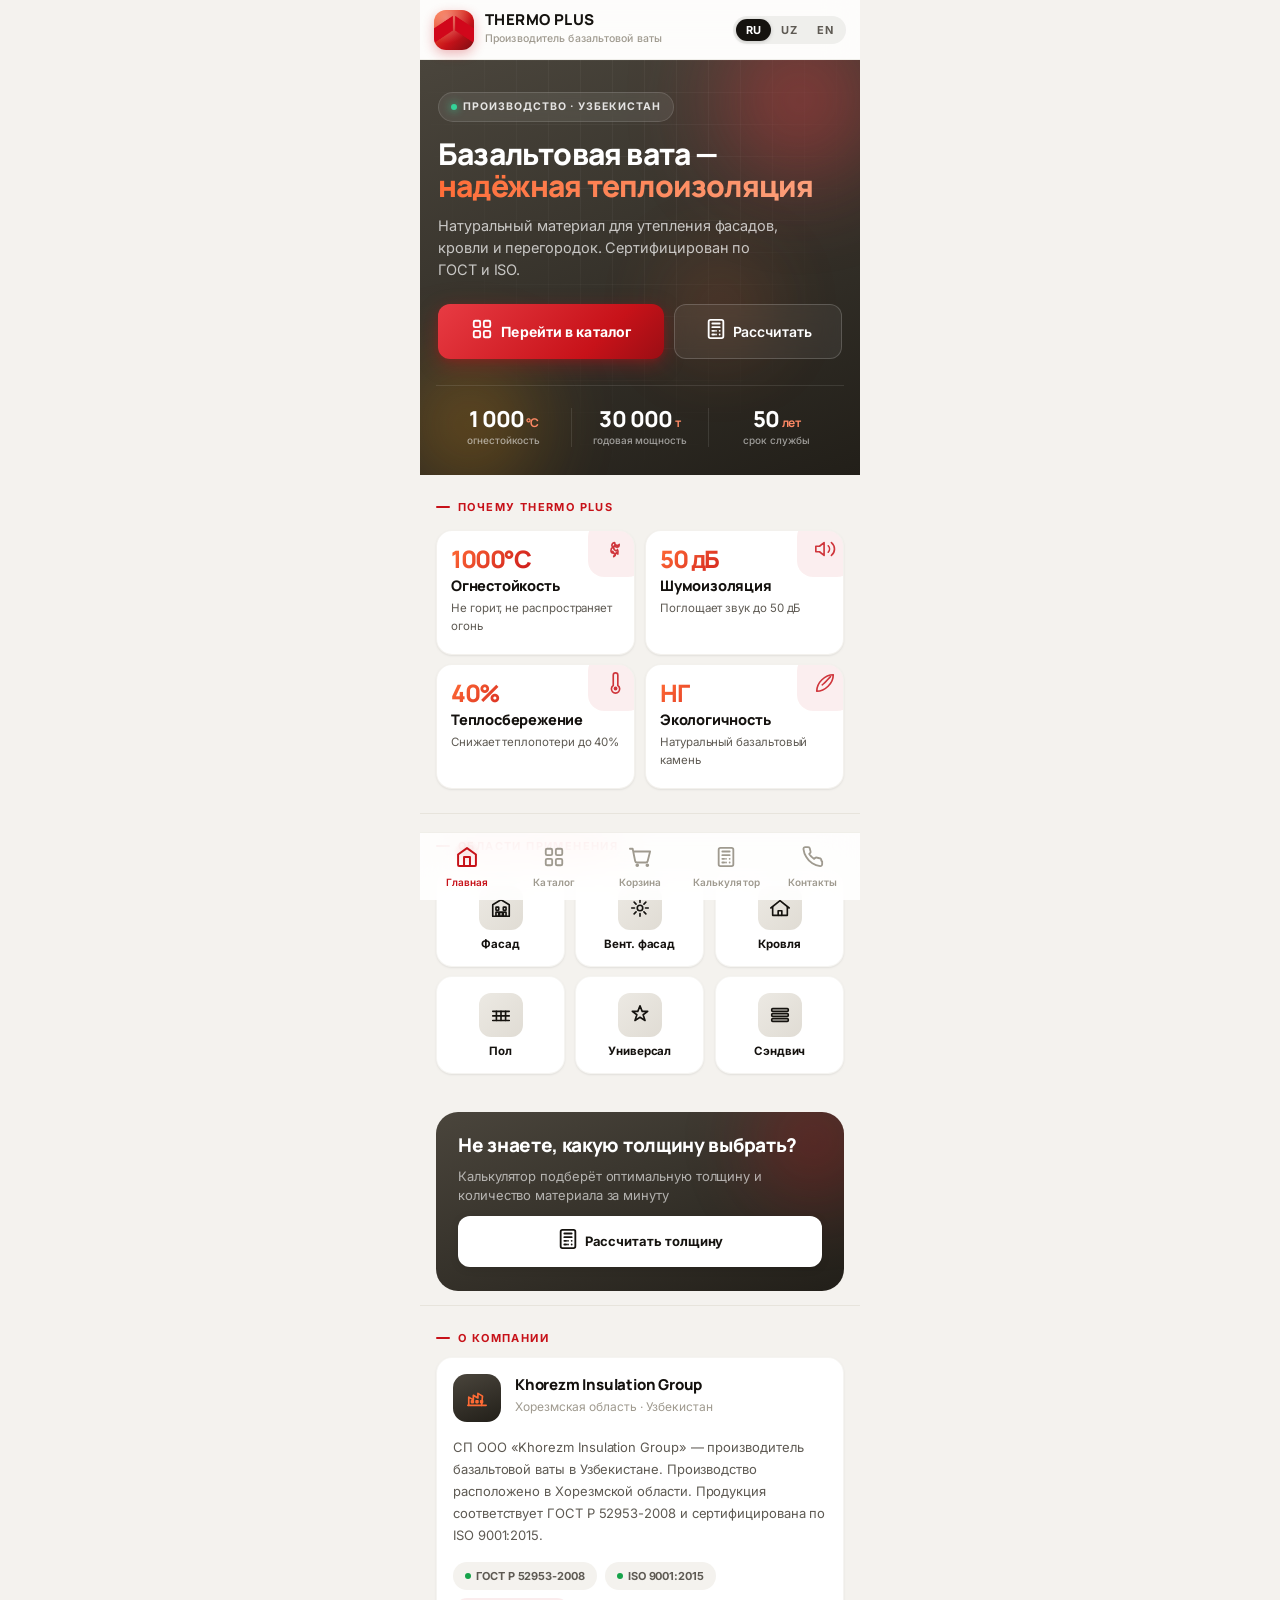
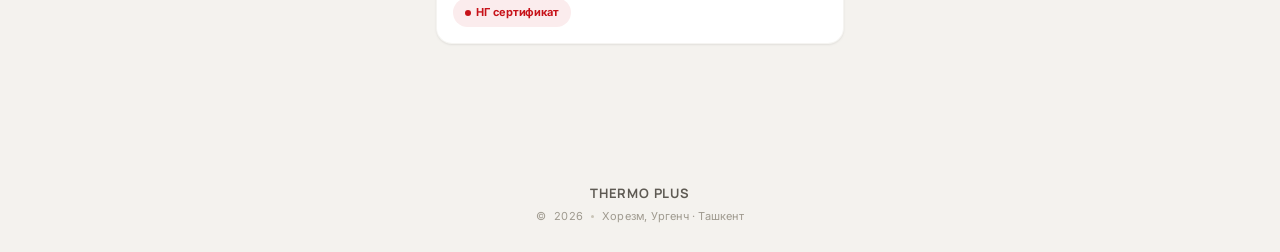
==== commit 5f3a4550: "polish: tech-lead refinements — favicon, OG/meta, focus-visible, results meta with filter chip, rela" ====
--- a/about.html
+++ b/about.html
@@ -4,7 +4,17 @@
   <meta charset="UTF-8"/>
   <meta name="viewport" content="width=device-width,initial-scale=1,maximum-scale=1,user-scalable=no"/>
   <meta name="theme-color" content="#15130F"/>
-  <title>THERMO PLUS</title>
+  <meta name="description" content="THERMO PLUS — производитель базальтовой ваты в Хорезмской области, Узбекистан."/>
+  <meta name="format-detection" content="telephone=no"/>
+  <title>THERMO PLUS · О компании</title>
+  <link rel="icon" type="image/svg+xml" href="favicon.svg"/>
+  <link rel="apple-touch-icon" href="images/logo.png"/>
+  <link rel="preconnect" href="https://fonts.googleapis.com"/>
+  <link rel="preconnect" href="https://fonts.gstatic.com" crossorigin/>
+  <meta property="og:type" content="website"/>
+  <meta property="og:title" content="THERMO PLUS · Производитель базальтовой ваты"/>
+  <meta property="og:description" content="Огнестойкая базальтовая вата, годовая мощность 30 000 т, ГОСТ + ISO."/>
+  <meta property="og:image" content="images/logo.png"/>
   <link rel="stylesheet" href="style.css"/>
   <script src="https://telegram.org/js/telegram-web-app.js"></script>
 </head>
@@ -185,6 +195,15 @@
     </div>
 
   </div>
+
+  <footer class="site-footer">
+    <div class="footer-brand">THERMO PLUS</div>
+    <div class="footer-meta">
+      © <span id="footer-year"></span>
+      <span class="footer-dot"></span>
+      <span data-i18n="footerMeta">Хорезм, Ургенч · Ташкент</span>
+    </div>
+  </footer>
 
   <!-- BOTTOM NAV -->
   <nav class="bottom-nav">
@@ -355,6 +374,7 @@
 initLangButtons();
 renderHome();
 Cart.updateBadge();
+const _y = document.getElementById('footer-year'); if (_y) _y.textContent = new Date().getFullYear();
 </script>
 </body>
 </html>
--- a/style.css
+++ b/style.css
@@ -2368,6 +2368,218 @@
 }
 .back-btn:active { transform: scale(0.96); background: var(--bg2); }
 
+/* ─────────────────────────────────
+   ACCESSIBLE FOCUS RINGS
+───────────────────────────────── */
+:focus { outline: none; }
+:focus-visible {
+  outline: 2px solid var(--red);
+  outline-offset: 2px;
+  border-radius: 6px;
+}
+button:focus-visible,
+a:focus-visible,
+.lang-btn:focus-visible,
+.cat-chip:focus-visible,
+.nav-item:focus-visible {
+  outline: 2px solid var(--red);
+  outline-offset: 3px;
+}
+input:focus-visible,
+textarea:focus-visible,
+select:focus-visible { outline: none; }
+
+/* ─────────────────────────────────
+   RESULTS META (catalog page)
+───────────────────────────────── */
+.results-meta {
+  padding: 2px 16px 10px;
+  font-size: 11px;
+  font-weight: 600;
+  color: var(--text-3);
+  letter-spacing: .3px;
+  display: flex;
+  align-items: center;
+  gap: 6px;
+  min-height: 18px;
+}
+.results-meta strong { color: var(--text); font-weight: 700; }
+.results-meta .filter-chip {
+  display: inline-flex;
+  align-items: center;
+  gap: 5px;
+  background: var(--red-bg);
+  color: var(--red);
+  border-radius: 999px;
+  padding: 3px 9px 3px 11px;
+  font-size: 10.5px;
+  font-weight: 700;
+  text-transform: none;
+  letter-spacing: 0;
+  margin-left: auto;
+}
+.results-meta .filter-chip button {
+  background: none;
+  border: none;
+  padding: 0;
+  color: inherit;
+  cursor: pointer;
+  display: inline-flex;
+  align-items: center;
+}
+.results-meta .filter-chip svg { width: 12px; height: 12px; }
+
+/* ─────────────────────────────────
+   MADE-IN BADGE (detail modal)
+───────────────────────────────── */
+.made-badge {
+  display: inline-flex;
+  align-items: center;
+  gap: 6px;
+  padding: 6px 11px 6px 8px;
+  background: var(--dark);
+  color: white;
+  border-radius: 999px;
+  font-size: 10.5px;
+  font-weight: 700;
+  letter-spacing: .4px;
+  text-transform: uppercase;
+  margin-bottom: 12px;
+}
+.made-badge .dot { width: 5px; height: 5px; border-radius: 50%; background: var(--red); }
+.made-badge svg { width: 12px; height: 12px; color: var(--red-2); }
+
+/* ─────────────────────────────────
+   RELATED PRODUCTS RAIL (detail modal)
+───────────────────────────────── */
+.related-section {
+  margin-top: 22px;
+}
+.related-section-title {
+  font-size: 11px;
+  font-weight: 700;
+  color: var(--red);
+  text-transform: uppercase;
+  letter-spacing: 1.2px;
+  margin-bottom: 10px;
+  display: flex;
+  align-items: center;
+  gap: 8px;
+}
+.related-section-title::before {
+  content: '';
+  width: 14px;
+  height: 2px;
+  background: var(--red);
+  border-radius: 1px;
+}
+.related-rail {
+  display: flex;
+  gap: 10px;
+  overflow-x: auto;
+  scrollbar-width: none;
+  -ms-overflow-style: none;
+  padding-bottom: 4px;
+  scroll-snap-type: x proximity;
+  -webkit-overflow-scrolling: touch;
+  margin: 0 -2px;
+}
+.related-rail::-webkit-scrollbar { display: none; }
+.related-card {
+  flex: 0 0 150px;
+  background: var(--surface);
+  border-radius: 14px;
+  border: 1px solid var(--border);
+  box-shadow: 0 2px 8px rgba(20,17,14,.04);
+  cursor: pointer;
+  scroll-snap-align: start;
+  overflow: hidden;
+  transition: transform .2s, box-shadow .2s;
+}
+.related-card:hover { transform: translateY(-2px); box-shadow: 0 6px 16px rgba(20,17,14,.08); }
+.related-card:active { transform: scale(.97); }
+.related-card-img {
+  width: 100%;
+  height: 90px;
+  background: linear-gradient(135deg, var(--bg2), var(--bg3));
+  display: flex;
+  align-items: center;
+  justify-content: center;
+  color: var(--text-3);
+  position: relative;
+  overflow: hidden;
+}
+.related-card-img img {
+  position: absolute;
+  inset: 0;
+  width: 100%;
+  height: 100%;
+  object-fit: cover;
+  display: block;
+  z-index: 1;
+}
+.related-card-img .related-card-fallback {
+  position: absolute;
+  inset: 0;
+  display: flex;
+  align-items: center;
+  justify-content: center;
+  z-index: 0;
+  color: var(--text-3);
+}
+.related-card-img svg { width: 36px; height: 36px; }
+.related-card-body { padding: 8px 10px 10px; }
+.related-card-cat {
+  font-size: 9px;
+  font-weight: 800;
+  color: var(--red);
+  text-transform: uppercase;
+  letter-spacing: .5px;
+  margin-bottom: 3px;
+}
+.related-card-name {
+  font-size: 11.5px;
+  font-weight: 600;
+  line-height: 1.3;
+  color: var(--text);
+  display: -webkit-box;
+  -webkit-line-clamp: 2;
+  -webkit-box-orient: vertical;
+  overflow: hidden;
+  min-height: 2.6em;
+}
+
+/* ─────────────────────────────────
+   SITE FOOTER
+───────────────────────────────── */
+.site-footer {
+  padding: 24px 16px 28px;
+  text-align: center;
+  font-size: 11px;
+  color: var(--text-3);
+  letter-spacing: .2px;
+}
+.site-footer .footer-brand {
+  font-family: var(--font-display, 'Manrope'), sans-serif;
+  font-size: 13px;
+  font-weight: 700;
+  color: var(--text-2);
+  letter-spacing: .8px;
+  margin-bottom: 4px;
+  text-transform: uppercase;
+}
+.site-footer .footer-meta {
+  display: inline-flex;
+  align-items: center;
+  gap: 8px;
+}
+.site-footer .footer-dot {
+  width: 3px;
+  height: 3px;
+  border-radius: 50%;
+  background: var(--text-4);
+}
+
 /* Reduced motion */
 @media (prefers-reduced-motion: reduce) {
   *, *::before, *::after {
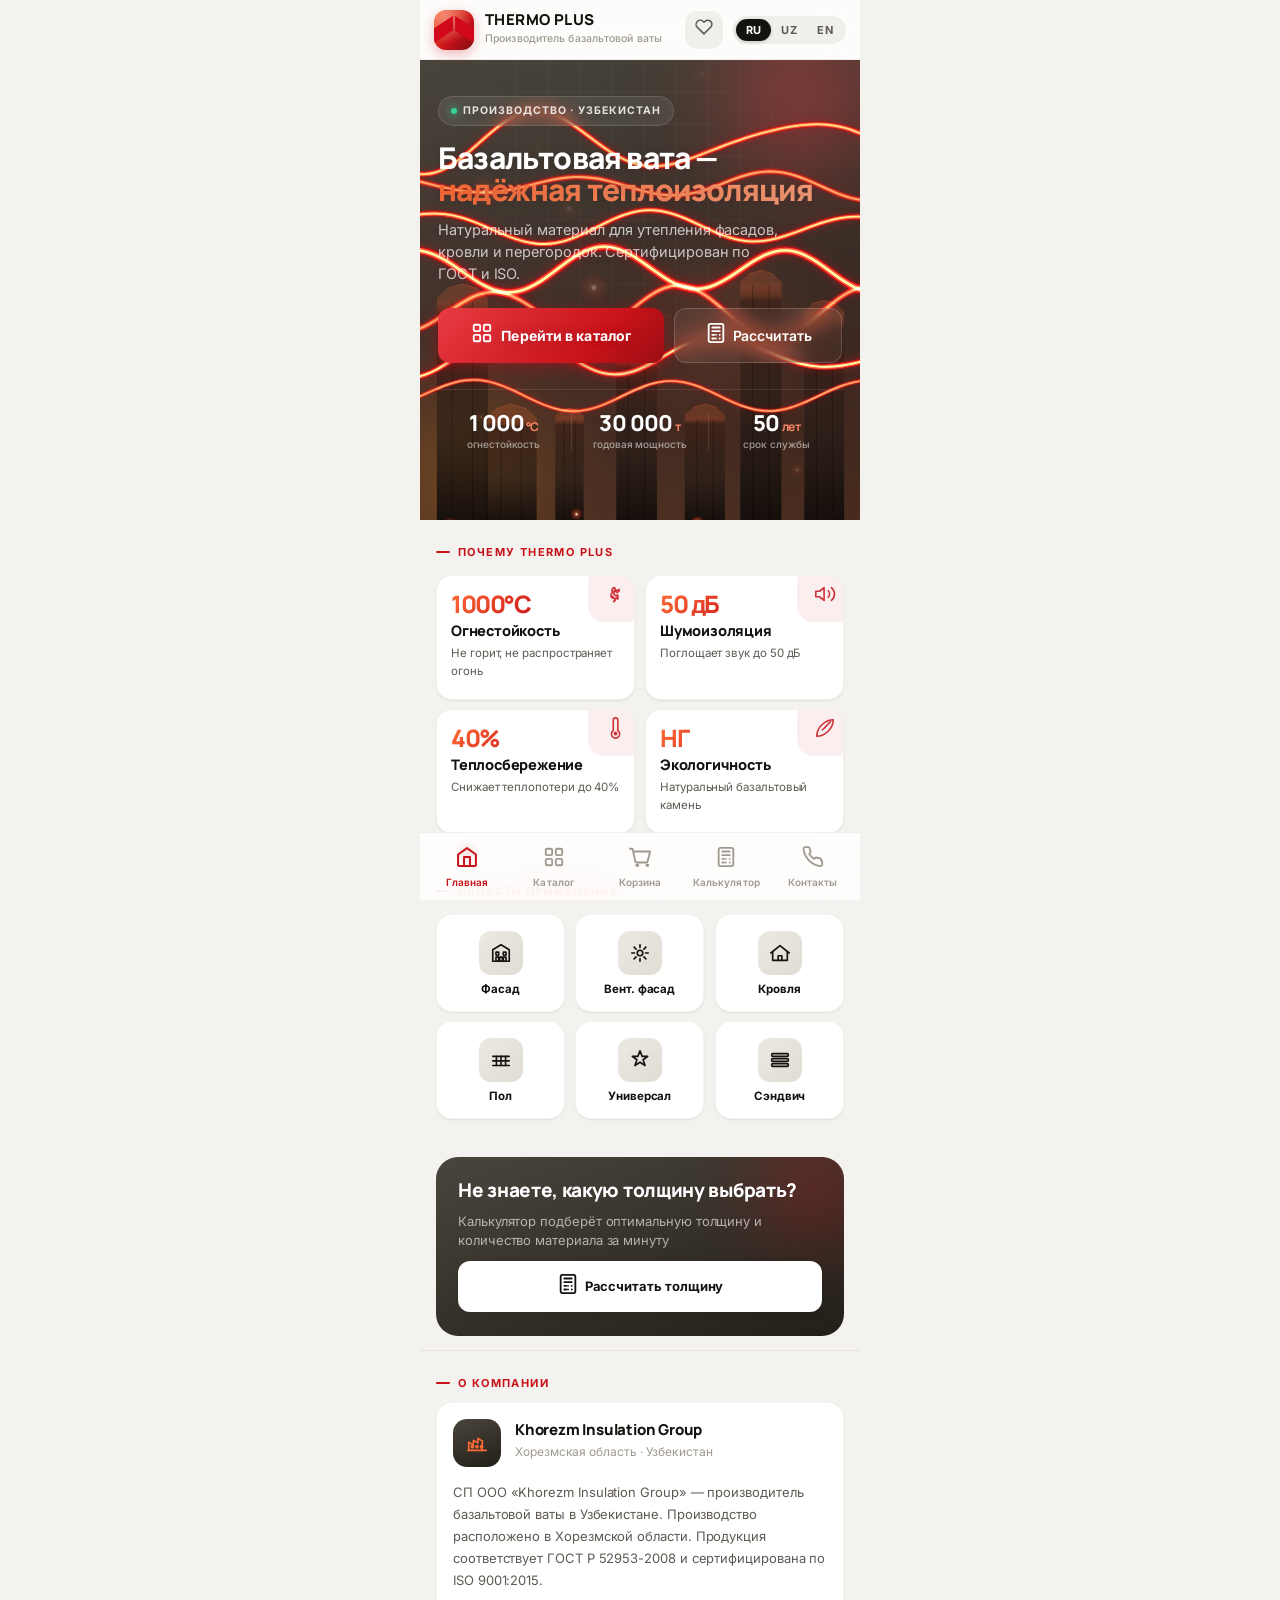
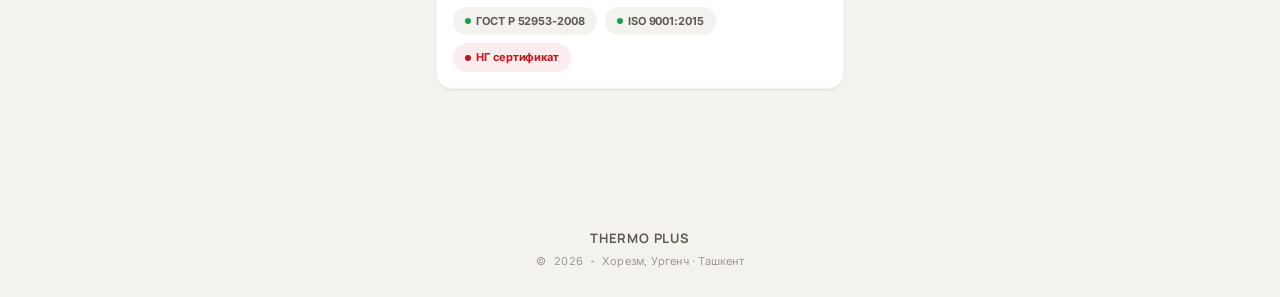
==== commit 86206569: "feat: favorites access via header + basalt forge canvas animation - Add auto-injected heart button i" ====
--- a/about.html
+++ b/about.html
@@ -42,13 +42,14 @@
 
   <div class="page">
 
-    <!-- HERO with parallax layers -->
-    <div class="hero" data-parallax-container>
+    <!-- HERO with parallax layers + basalt forge canvas -->
+    <div class="hero hero-forge" data-parallax-container>
       <div class="hero-bg">
         <div class="hero-grid"></div>
         <div class="hero-blob b1 parallax" data-parallax="0.18" data-depth="1.2"></div>
         <div class="hero-blob b2 parallax" data-parallax="0.10" data-depth="0.8"></div>
         <div class="hero-blob b3 parallax" data-parallax="0.25" data-depth="2.0"></div>
+        <canvas id="basaltCanvas" class="basalt-canvas" aria-hidden="true"></canvas>
       </div>
 
       <div class="hero-content">
@@ -240,6 +241,7 @@
 <script src="i18n.js"></script>
 <script src="app.js"></script>
 <script src="animations.js"></script>
+<script src="basalt-anim.js" defer></script>
 <script>
 if (window.Telegram?.WebApp) {
   Telegram.WebApp.ready();
--- a/style.css
+++ b/style.css
@@ -993,6 +993,25 @@
   top: 40%; left: 50%;
   opacity: .3;
 }
+
+/* Basalt forge canvas — sits above blobs, below content */
+.basalt-canvas {
+  position: absolute;
+  inset: 0;
+  width: 100%;
+  height: 100%;
+  z-index: 1;
+  pointer-events: auto;
+  display: block;
+}
+/* Make the hero feel taller/more cinematic for the forge animation */
+.hero-forge {
+  min-height: 460px;
+  padding-top: 36px;
+  padding-bottom: 36px;
+}
+/* Text gets a soft glow on hover-area pages with canvas */
+.hero-forge .hero-content { text-shadow: 0 1px 12px rgba(0,0,0,.18); }
 
 /* Subtle grid lines */
 .hero-grid {
@@ -2369,6 +2388,69 @@
 .back-btn:active { transform: scale(0.96); background: var(--bg2); }
 
 /* ─────────────────────────────────
+   HEADER FAVORITES BUTTON
+───────────────────────────────── */
+.header-fav-btn {
+  position: relative;
+  width: 38px;
+  height: 38px;
+  border-radius: 12px;
+  background: rgba(20, 17, 14, 0.06);
+  color: var(--text-2);
+  display: inline-flex;
+  align-items: center;
+  justify-content: center;
+  text-decoration: none;
+  transition: all .18s var(--ease-out);
+  flex-shrink: 0;
+}
+.header-fav-btn:hover { background: var(--red-bg); color: var(--red); transform: translateY(-1px); }
+.header-fav-btn:active { transform: scale(.92); }
+.header-fav-btn svg { width: 18px; height: 18px; }
+.header-fav-btn.has-favs { color: var(--red); }
+.header-fav-btn.has-favs::after {
+  content: '';
+  position: absolute;
+  inset: 0;
+  border-radius: 12px;
+  box-shadow: 0 0 0 0 var(--red-glow);
+  animation: favPing 2.4s ease-out infinite;
+  pointer-events: none;
+}
+@keyframes favPing {
+  0%   { box-shadow: 0 0 0 0 rgba(199,18,25,.45); }
+  60%  { box-shadow: 0 0 0 10px rgba(199,18,25,0); }
+  100% { box-shadow: 0 0 0 0 rgba(199,18,25,0); }
+}
+.header-fav-count {
+  position: absolute;
+  top: -4px; right: -4px;
+  min-width: 17px;
+  height: 17px;
+  border-radius: 999px;
+  background: var(--red);
+  color: white;
+  font-size: 9.5px;
+  font-weight: 800;
+  font-family: var(--font);
+  display: none;
+  align-items: center;
+  justify-content: center;
+  padding: 0 4px;
+  border: 2px solid rgba(255, 255, 255, .95);
+  box-shadow: 0 2px 6px rgba(199, 18, 25, .35);
+  letter-spacing: 0;
+}
+.header-fav-btn.has-favs .header-fav-count { display: inline-flex; }
+.header-fav-btn.bump { animation: favBump .45s var(--ease-spring); }
+@keyframes favBump {
+  0%   { transform: scale(1); }
+  35%  { transform: scale(1.25); }
+  60%  { transform: scale(.92); }
+  100% { transform: scale(1); }
+}
+
+/* ─────────────────────────────────
    ACCESSIBLE FOCUS RINGS
 ───────────────────────────────── */
 :focus { outline: none; }
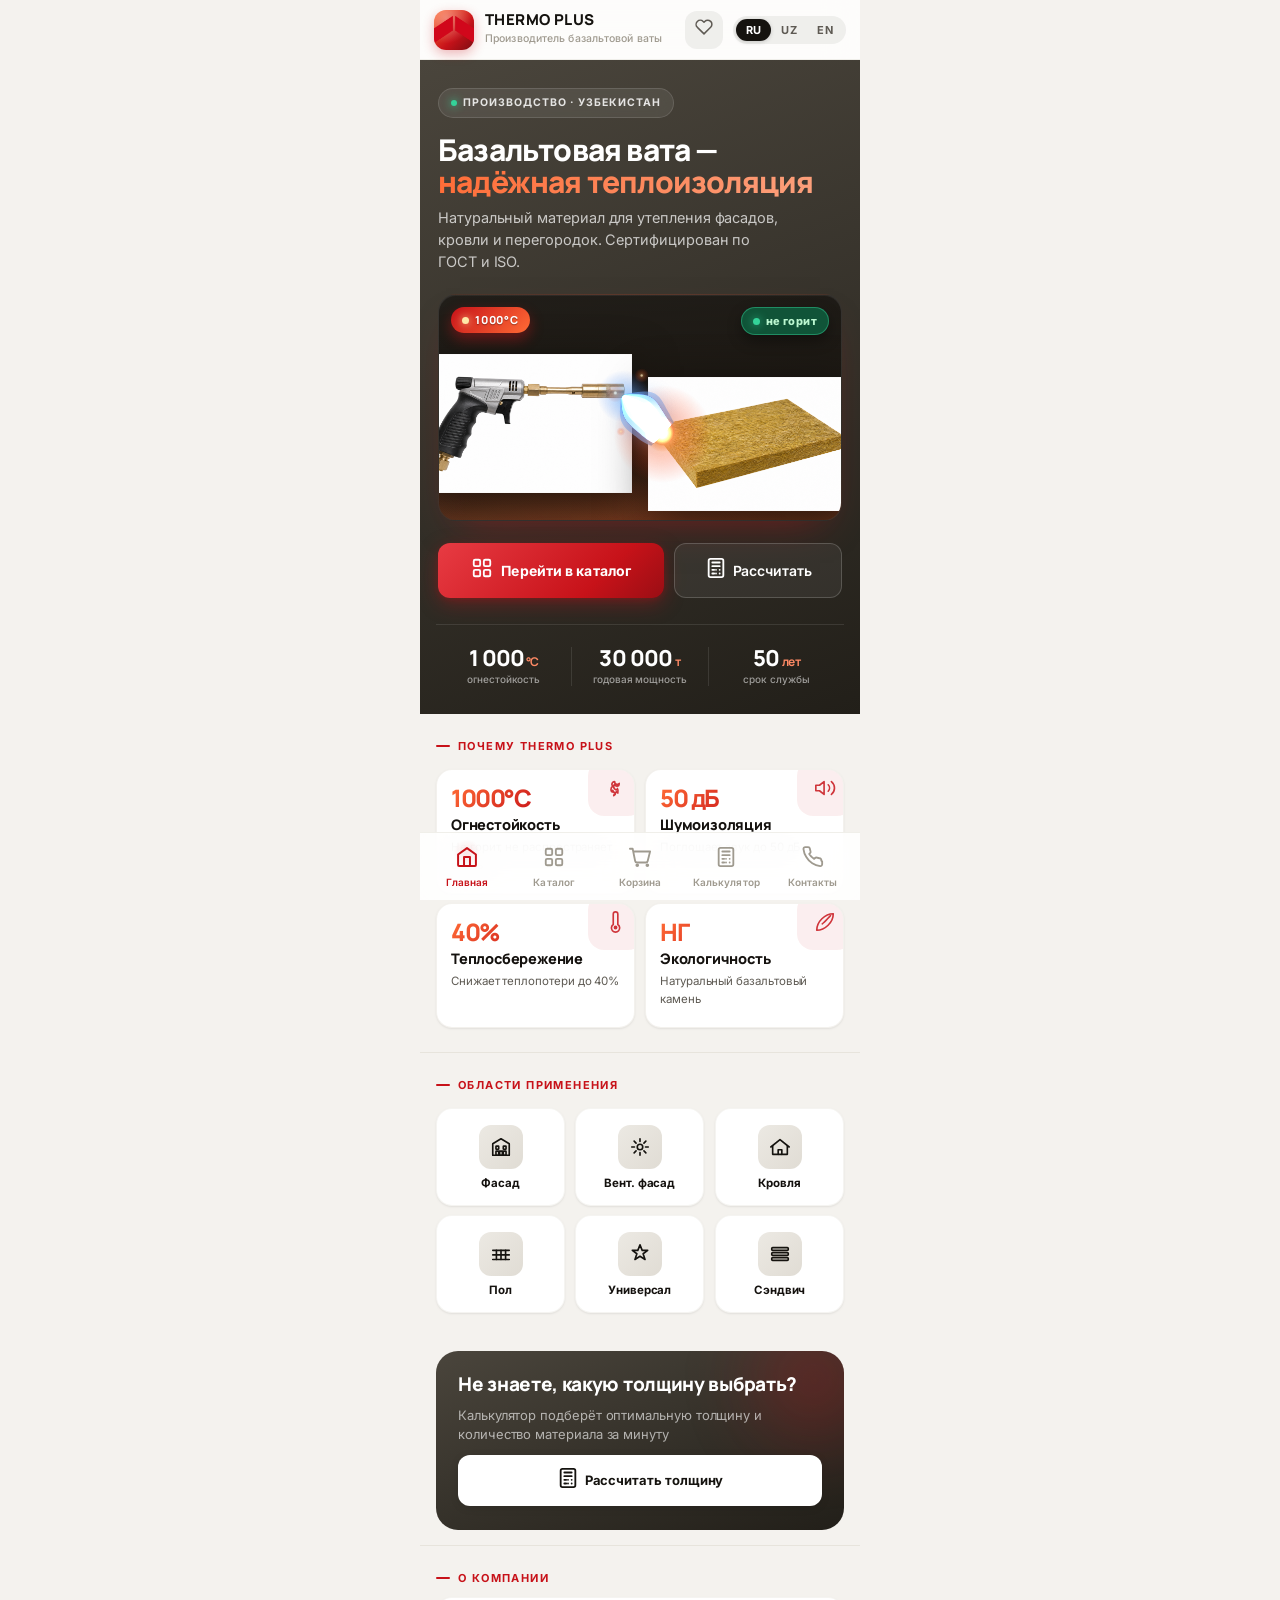
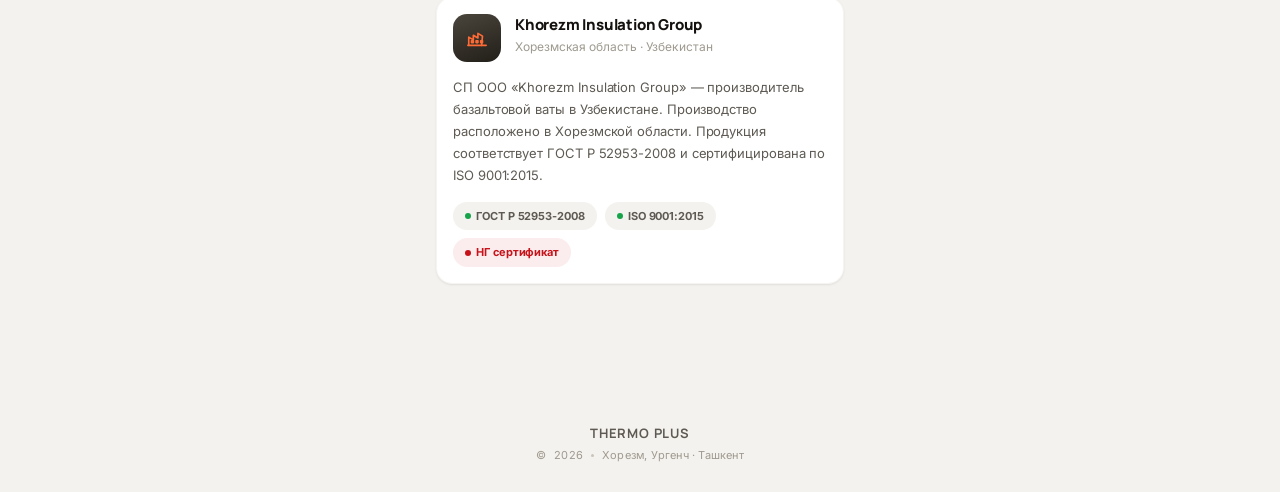
==== commit 29c63661: "feat(hero): live fire test scene — real torch PNG + real basalt slab PNG + animated blue flame Repla" ====
--- a/about.html
+++ b/about.html
@@ -42,16 +42,8 @@
 
   <div class="page">
 
-    <!-- HERO with parallax layers + basalt forge canvas -->
-    <div class="hero hero-forge" data-parallax-container>
-      <div class="hero-bg">
-        <div class="hero-grid"></div>
-        <div class="hero-blob b1 parallax" data-parallax="0.18" data-depth="1.2"></div>
-        <div class="hero-blob b2 parallax" data-parallax="0.10" data-depth="0.8"></div>
-        <div class="hero-blob b3 parallax" data-parallax="0.25" data-depth="2.0"></div>
-        <canvas id="basaltCanvas" class="basalt-canvas" aria-hidden="true"></canvas>
-      </div>
-
+    <!-- HERO — live fire test: real torch + real basalt slab + animated flame -->
+    <div class="hero hero-shield" data-parallax-container>
       <div class="hero-content">
         <span class="hero-eyebrow" id="hero-eyebrow">
           <span class="dot"></span>
@@ -63,6 +55,25 @@
           <span class="accent">надёжная теплоизоляция</span>
         </h1>
         <p class="hero-desc" id="hero-d">Натуральный материал для утепления фасадов, кровли и перегородок. Сертифицировано ГОСТ и ISO.</p>
+
+        <!-- LIVE FIRE TEST: torch flames the slab — slab doesn't burn -->
+        <figure class="shield-scene" aria-label="Огневое испытание: горелка нагревает базальтовую плиту — плита не горит">
+          <span class="shield-temp shield-temp-hot">1000°C</span>
+          <span class="shield-badge" id="shield-badge">не горит</span>
+
+          <div class="shield-torch">
+            <img src="images/gas-torch.png" alt="Газовая горелка" loading="eager" decoding="async"/>
+            <span class="flame-anchor" data-flame-source aria-hidden="true"></span>
+          </div>
+
+          <canvas id="basaltCanvas" class="shield-flame-canvas" aria-hidden="true"></canvas>
+
+          <div class="shield-slab">
+            <span class="flame-anchor" data-flame-target aria-hidden="true"></span>
+            <img src="images/basalt-slab.png" alt="Базальтовая плита THERMO PLUS" loading="eager" decoding="async"/>
+          </div>
+        </figure>
+
         <div class="hero-actions">
           <a href="index.html" class="btn-red" id="hero-btn1">
             <span data-icon="grid"></span>
@@ -256,6 +267,7 @@
     heroH:"Bazalt vata —",
     heroHAccent:"ishonchli issiqlik izolyatsiyasi",
     heroD:"Fasad, tom va bo'limlarni issiqlik izolyatsiyasi uchun tabiiy material. GOST va ISO sertifikati.",
+    shieldBadge:"yonmaydi",
     btn1:"Katalog",btn2:"Hisoblash",
     stat1:"yong'in bardoshliligi",stat2:"yillik quvvat",stat3:"xizmat muddati",
     featuresLabel:"Nima uchun THERMO PLUS",
@@ -278,6 +290,7 @@
     heroH:"Базальтовая вата —",
     heroHAccent:"надёжная теплоизоляция",
     heroD:"Натуральный материал для утепления фасадов, кровли и перегородок. Сертифицирован по ГОСТ и ISO.",
+    shieldBadge:"не горит",
     btn1:"Перейти в каталог",btn2:"Рассчитать",
     stat1:"огнестойкость",stat2:"годовая мощность",stat3:"срок службы",
     featuresLabel:"Почему THERMO PLUS",
@@ -300,6 +313,7 @@
     heroH:"Basalt wool —",
     heroHAccent:"reliable thermal insulation",
     heroD:"Natural material for insulating facades, roofs and partitions. GOST & ISO certified.",
+    shieldBadge:"does not burn",
     btn1:"View catalog",btn2:"Calculate",
     stat1:"fire resistance",stat2:"annual capacity",stat3:"service life",
     featuresLabel:"Why THERMO PLUS",
@@ -332,6 +346,8 @@
   btn1.innerHTML = `<span data-icon="grid"></span><span>${tx.btn1}</span>`;
   const btn2 = document.getElementById('hero-btn2');
   btn2.innerHTML = `<span data-icon="calc"></span><span>${tx.btn2}</span>`;
+  const shieldB = document.getElementById('shield-badge');
+  if (shieldB && tx.shieldBadge) shieldB.textContent = tx.shieldBadge;
 
   document.getElementById('stat1').textContent = tx.stat1;
   document.getElementById('stat2').textContent = tx.stat2;
--- a/style.css
+++ b/style.css
@@ -994,24 +994,186 @@
   opacity: .3;
 }
 
-/* Basalt forge canvas — sits above blobs, below content */
-.basalt-canvas {
+/* ─────────────────────────────────
+   HERO FIRE TEST SCENE
+   Live demo: a real torch + a real basalt slab + animated flame jet
+───────────────────────────────── */
+.shield-scene {
+  position: relative;
+  width: 100%;
+  aspect-ratio: 16 / 9;
+  max-height: 260px;
+  margin: 20px 0 22px;
+  background:
+    radial-gradient(120% 80% at 50% 110%, rgba(255,80,30,.20), transparent 60%),
+    linear-gradient(180deg, rgba(10,8,6,.55) 0%, rgba(20,15,10,.70) 60%, rgba(35,20,12,.85) 100%);
+  border-radius: 18px;
+  overflow: hidden;
+  isolation: isolate;
+  border: 1px solid rgba(255,255,255,.10);
+  box-shadow:
+    0 18px 38px -22px rgba(199,18,25,.55),
+    0 1px 0 rgba(255,255,255,.06) inset;
+}
+/* Subtle floor reflection / heated workshop floor */
+.shield-scene::before {
+  content: '';
+  position: absolute;
+  left: 0; right: 0; bottom: 0;
+  height: 30%;
+  background: linear-gradient(180deg, transparent, rgba(255,107,53,.10) 60%, rgba(255,107,53,.18));
+  pointer-events: none;
+  z-index: 1;
+}
+/* Subtle horizon dust / faint heat haze */
+.shield-scene::after {
+  content: '';
   position: absolute;
   inset: 0;
+  background:
+    radial-gradient(800px 200px at 10% 100%, rgba(255,200,120,.07), transparent 60%),
+    radial-gradient(600px 160px at 90% 100%, rgba(255,140,60,.08), transparent 70%);
+  pointer-events: none;
+  z-index: 1;
+}
+
+/* Torch — left side, nozzle pointing right toward the slab */
+.shield-torch {
+  position: absolute;
+  left: -4%;
+  bottom: 12%;
+  width: 52%;
+  z-index: 2;
+  filter: drop-shadow(0 12px 22px rgba(0,0,0,.55));
+  animation: torchHum 2.4s ease-in-out infinite;
+}
+.shield-torch img {
+  width: 100%;
+  height: auto;
+  display: block;
+  user-select: none;
+  -webkit-user-drag: none;
+}
+@keyframes torchHum {
+  0%,100% { transform: translateY(0)   rotate(0deg); }
+  50%     { transform: translateY(-1px) rotate(-0.2deg); }
+}
+
+/* Basalt slab — right side, taking the heat */
+.shield-slab {
+  position: absolute;
+  right: -2%;
+  bottom: 4%;
+  width: 50%;
+  z-index: 2;
+  filter: drop-shadow(0 14px 24px rgba(0,0,0,.55));
+}
+.shield-slab img {
+  width: 100%;
+  height: auto;
+  display: block;
+  user-select: none;
+  -webkit-user-drag: none;
+}
+
+/* Invisible markers — JS reads their bounding rects to anchor the flame */
+.flame-anchor {
+  position: absolute;
+  width: 1px;
+  height: 1px;
+  pointer-events: none;
+}
+/* Torch nozzle tip — roughly 96% along the image width, 28% from the top */
+.shield-torch .flame-anchor { right: 4%;  top: 30%; }
+/* Slab left face — where the flame impacts */
+.shield-slab  .flame-anchor { left:  7%;  top: 42%; }
+
+/* Animated flame canvas — sits above both images */
+.shield-flame-canvas {
+  position: absolute;
+  inset: 0;
+  z-index: 3;
   width: 100%;
   height: 100%;
-  z-index: 1;
-  pointer-events: auto;
-  display: block;
-}
-/* Make the hero feel taller/more cinematic for the forge animation */
-.hero-forge {
-  min-height: 460px;
-  padding-top: 36px;
-  padding-bottom: 36px;
-}
-/* Text gets a soft glow on hover-area pages with canvas */
-.hero-forge .hero-content { text-shadow: 0 1px 12px rgba(0,0,0,.18); }
+  pointer-events: none;
+}
+
+/* "1000°C" hot badge near the torch */
+.shield-temp {
+  position: absolute;
+  top: 12px;
+  left: 12px;
+  z-index: 4;
+  display: inline-flex;
+  align-items: center;
+  gap: 6px;
+  padding: 5px 11px;
+  border-radius: 999px;
+  font-family: var(--font-display);
+  font-size: 11px;
+  font-weight: 800;
+  letter-spacing: 0.8px;
+  background: linear-gradient(135deg, #C71219, #FF6B35);
+  color: white;
+  box-shadow: 0 6px 14px rgba(199,18,25,.45);
+  text-shadow: 0 1px 1px rgba(0,0,0,.35);
+}
+.shield-temp::before {
+  content: '';
+  width: 7px; height: 7px;
+  border-radius: 50%;
+  background: #FFE8A8;
+  box-shadow: 0 0 8px rgba(255,232,168,.9);
+  animation: tempBlink 1.2s ease-in-out infinite;
+}
+@keyframes tempBlink {
+  0%, 100% { opacity: 1;   transform: scale(1); }
+  50%      { opacity: .55; transform: scale(.85); }
+}
+
+/* "не горит" green confirm badge near the slab */
+.shield-badge {
+  position: absolute;
+  top: 12px;
+  right: 12px;
+  z-index: 4;
+  display: inline-flex;
+  align-items: center;
+  gap: 6px;
+  padding: 5px 11px;
+  border-radius: 999px;
+  font-family: var(--font);
+  font-size: 11px;
+  font-weight: 800;
+  letter-spacing: 0.4px;
+  background: rgba(16, 90, 60, .92);
+  color: #BBF7D0;
+  border: 1px solid rgba(52, 211, 153, .45);
+  box-shadow: 0 6px 14px rgba(0,0,0,.35);
+  -webkit-backdrop-filter: blur(6px);
+          backdrop-filter: blur(6px);
+}
+.shield-badge::before {
+  content: '';
+  width: 7px; height: 7px;
+  border-radius: 50%;
+  background: #34D399;
+  box-shadow: 0 0 8px rgba(52,211,153,.75);
+}
+
+/* Hero-level adjustments when the shield scene is mounted */
+.hero-shield {
+  padding-top: 28px;
+  padding-bottom: 28px;
+}
+.hero-shield .hero-headline { margin-bottom: 8px; }
+.hero-shield .hero-desc     { margin-bottom: 4px; }
+
+/* Compact layout on very small phones */
+@media (max-width: 360px) {
+  .shield-scene { max-height: 220px; }
+  .shield-temp, .shield-badge { font-size: 10px; padding: 4px 9px; }
+}
 
 /* Subtle grid lines */
 .hero-grid {
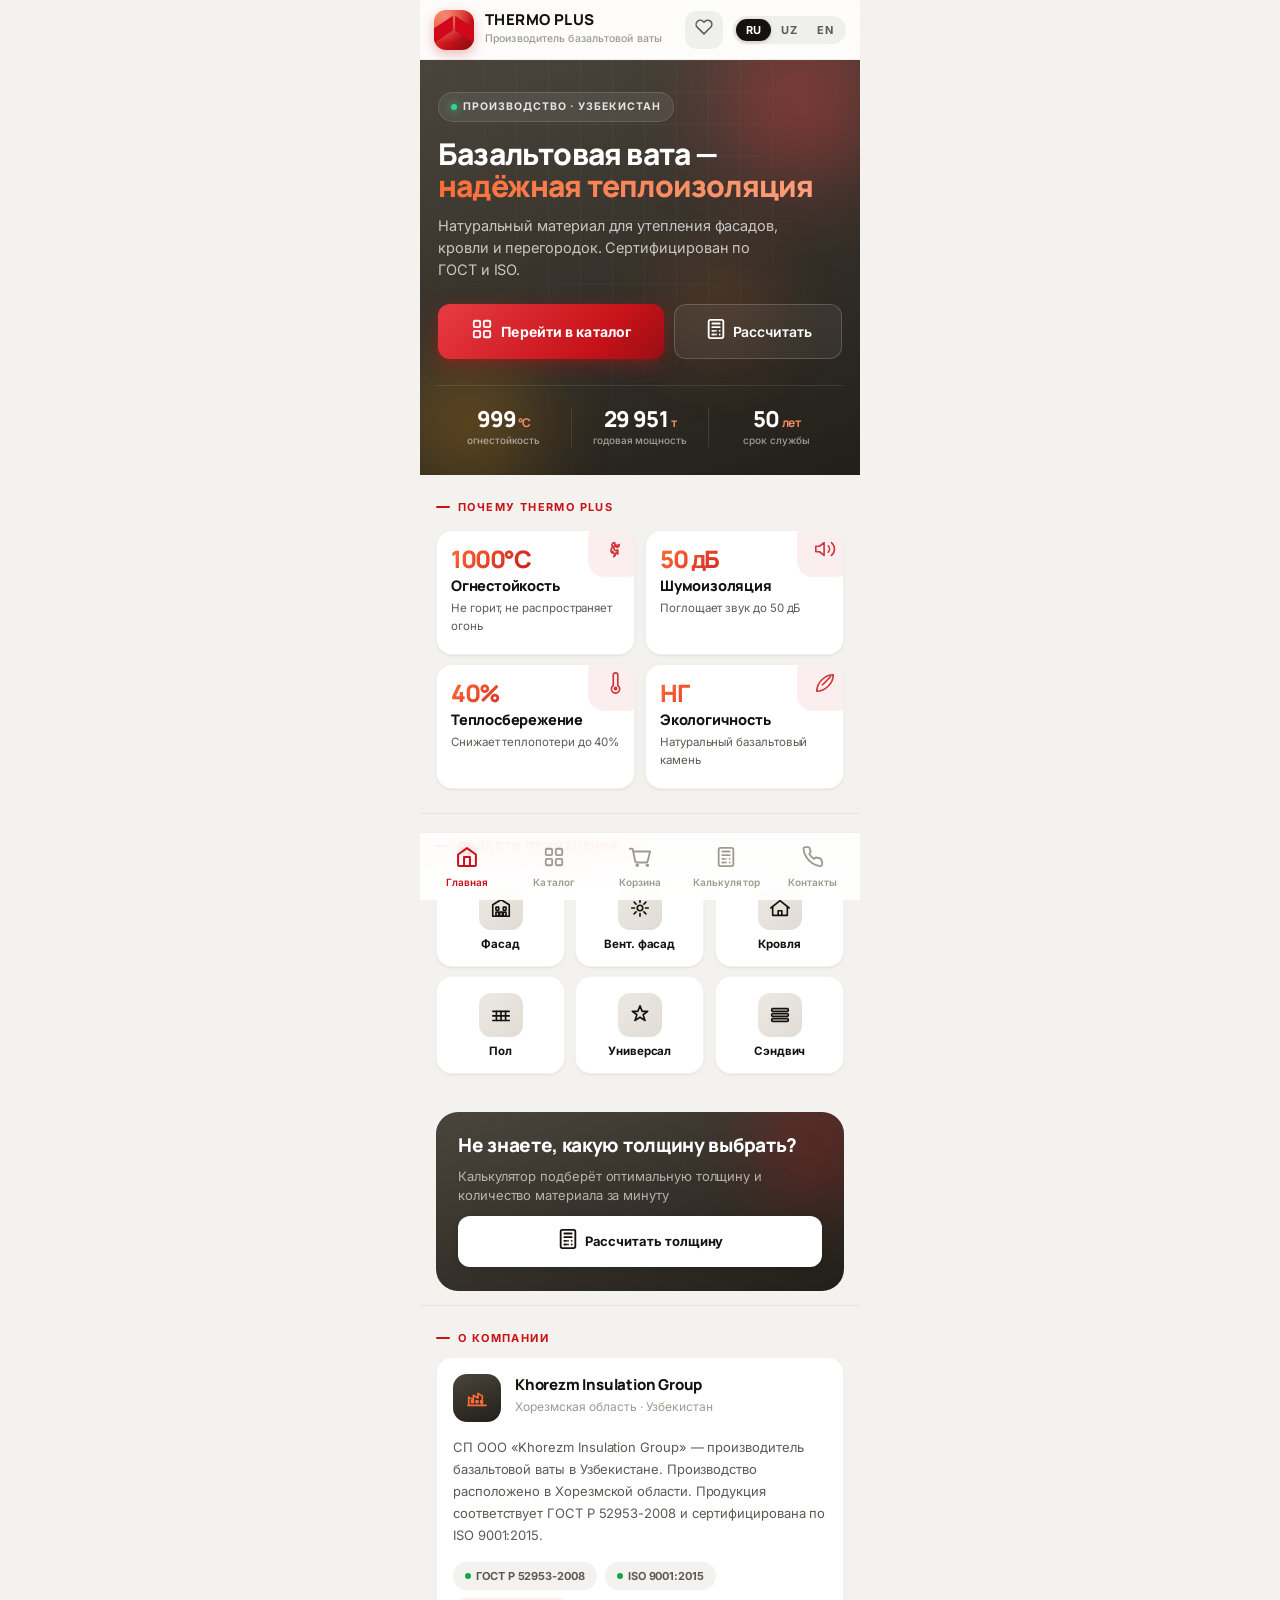
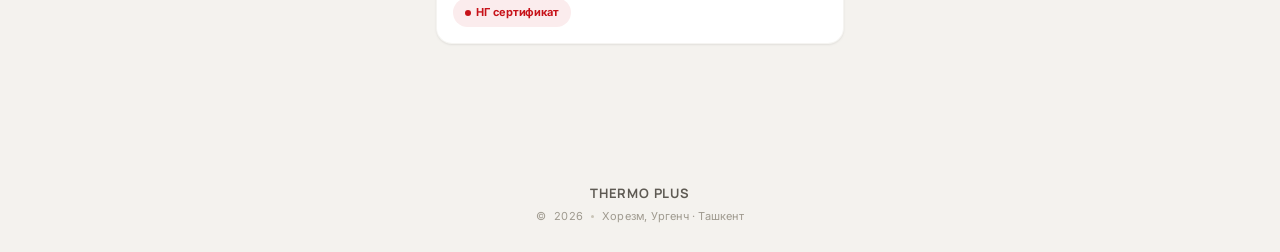
==== commit b4cae754: "revert: remove basalt fire-test scene, restore original parallax hero Rolls back the shield/torch/sl" ====
--- a/about.html
+++ b/about.html
@@ -42,8 +42,15 @@
 
   <div class="page">
 
-    <!-- HERO — live fire test: real torch + real basalt slab + animated flame -->
-    <div class="hero hero-shield" data-parallax-container>
+    <!-- HERO with parallax layers -->
+    <div class="hero" data-parallax-container>
+      <div class="hero-bg">
+        <div class="hero-grid"></div>
+        <div class="hero-blob b1 parallax" data-parallax="0.18" data-depth="1.2"></div>
+        <div class="hero-blob b2 parallax" data-parallax="0.10" data-depth="0.8"></div>
+        <div class="hero-blob b3 parallax" data-parallax="0.25" data-depth="2.0"></div>
+      </div>
+
       <div class="hero-content">
         <span class="hero-eyebrow" id="hero-eyebrow">
           <span class="dot"></span>
@@ -55,25 +62,6 @@
           <span class="accent">надёжная теплоизоляция</span>
         </h1>
         <p class="hero-desc" id="hero-d">Натуральный материал для утепления фасадов, кровли и перегородок. Сертифицировано ГОСТ и ISO.</p>
-
-        <!-- LIVE FIRE TEST: torch flames the slab — slab doesn't burn -->
-        <figure class="shield-scene" aria-label="Огневое испытание: горелка нагревает базальтовую плиту — плита не горит">
-          <span class="shield-temp shield-temp-hot">1000°C</span>
-          <span class="shield-badge" id="shield-badge">не горит</span>
-
-          <div class="shield-torch">
-            <img src="images/gas-torch.png" alt="Газовая горелка" loading="eager" decoding="async"/>
-            <span class="flame-anchor" data-flame-source aria-hidden="true"></span>
-          </div>
-
-          <canvas id="basaltCanvas" class="shield-flame-canvas" aria-hidden="true"></canvas>
-
-          <div class="shield-slab">
-            <span class="flame-anchor" data-flame-target aria-hidden="true"></span>
-            <img src="images/basalt-slab.png" alt="Базальтовая плита THERMO PLUS" loading="eager" decoding="async"/>
-          </div>
-        </figure>
-
         <div class="hero-actions">
           <a href="index.html" class="btn-red" id="hero-btn1">
             <span data-icon="grid"></span>
@@ -252,7 +240,6 @@
 <script src="i18n.js"></script>
 <script src="app.js"></script>
 <script src="animations.js"></script>
-<script src="basalt-anim.js" defer></script>
 <script>
 if (window.Telegram?.WebApp) {
   Telegram.WebApp.ready();
@@ -267,7 +254,6 @@
     heroH:"Bazalt vata —",
     heroHAccent:"ishonchli issiqlik izolyatsiyasi",
     heroD:"Fasad, tom va bo'limlarni issiqlik izolyatsiyasi uchun tabiiy material. GOST va ISO sertifikati.",
-    shieldBadge:"yonmaydi",
     btn1:"Katalog",btn2:"Hisoblash",
     stat1:"yong'in bardoshliligi",stat2:"yillik quvvat",stat3:"xizmat muddati",
     featuresLabel:"Nima uchun THERMO PLUS",
@@ -290,7 +276,6 @@
     heroH:"Базальтовая вата —",
     heroHAccent:"надёжная теплоизоляция",
     heroD:"Натуральный материал для утепления фасадов, кровли и перегородок. Сертифицирован по ГОСТ и ISO.",
-    shieldBadge:"не горит",
     btn1:"Перейти в каталог",btn2:"Рассчитать",
     stat1:"огнестойкость",stat2:"годовая мощность",stat3:"срок службы",
     featuresLabel:"Почему THERMO PLUS",
@@ -313,7 +298,6 @@
     heroH:"Basalt wool —",
     heroHAccent:"reliable thermal insulation",
     heroD:"Natural material for insulating facades, roofs and partitions. GOST & ISO certified.",
-    shieldBadge:"does not burn",
     btn1:"View catalog",btn2:"Calculate",
     stat1:"fire resistance",stat2:"annual capacity",stat3:"service life",
     featuresLabel:"Why THERMO PLUS",
@@ -346,8 +330,6 @@
   btn1.innerHTML = `<span data-icon="grid"></span><span>${tx.btn1}</span>`;
   const btn2 = document.getElementById('hero-btn2');
   btn2.innerHTML = `<span data-icon="calc"></span><span>${tx.btn2}</span>`;
-  const shieldB = document.getElementById('shield-badge');
-  if (shieldB && tx.shieldBadge) shieldB.textContent = tx.shieldBadge;
 
   document.getElementById('stat1').textContent = tx.stat1;
   document.getElementById('stat2').textContent = tx.stat2;
--- a/style.css
+++ b/style.css
@@ -994,186 +994,6 @@
   opacity: .3;
 }
 
-/* ─────────────────────────────────
-   HERO FIRE TEST SCENE
-   Live demo: a real torch + a real basalt slab + animated flame jet
-───────────────────────────────── */
-.shield-scene {
-  position: relative;
-  width: 100%;
-  aspect-ratio: 16 / 9;
-  max-height: 260px;
-  margin: 20px 0 22px;
-  background:
-    radial-gradient(120% 80% at 50% 110%, rgba(255,80,30,.20), transparent 60%),
-    linear-gradient(180deg, rgba(10,8,6,.55) 0%, rgba(20,15,10,.70) 60%, rgba(35,20,12,.85) 100%);
-  border-radius: 18px;
-  overflow: hidden;
-  isolation: isolate;
-  border: 1px solid rgba(255,255,255,.10);
-  box-shadow:
-    0 18px 38px -22px rgba(199,18,25,.55),
-    0 1px 0 rgba(255,255,255,.06) inset;
-}
-/* Subtle floor reflection / heated workshop floor */
-.shield-scene::before {
-  content: '';
-  position: absolute;
-  left: 0; right: 0; bottom: 0;
-  height: 30%;
-  background: linear-gradient(180deg, transparent, rgba(255,107,53,.10) 60%, rgba(255,107,53,.18));
-  pointer-events: none;
-  z-index: 1;
-}
-/* Subtle horizon dust / faint heat haze */
-.shield-scene::after {
-  content: '';
-  position: absolute;
-  inset: 0;
-  background:
-    radial-gradient(800px 200px at 10% 100%, rgba(255,200,120,.07), transparent 60%),
-    radial-gradient(600px 160px at 90% 100%, rgba(255,140,60,.08), transparent 70%);
-  pointer-events: none;
-  z-index: 1;
-}
-
-/* Torch — left side, nozzle pointing right toward the slab */
-.shield-torch {
-  position: absolute;
-  left: -4%;
-  bottom: 12%;
-  width: 52%;
-  z-index: 2;
-  filter: drop-shadow(0 12px 22px rgba(0,0,0,.55));
-  animation: torchHum 2.4s ease-in-out infinite;
-}
-.shield-torch img {
-  width: 100%;
-  height: auto;
-  display: block;
-  user-select: none;
-  -webkit-user-drag: none;
-}
-@keyframes torchHum {
-  0%,100% { transform: translateY(0)   rotate(0deg); }
-  50%     { transform: translateY(-1px) rotate(-0.2deg); }
-}
-
-/* Basalt slab — right side, taking the heat */
-.shield-slab {
-  position: absolute;
-  right: -2%;
-  bottom: 4%;
-  width: 50%;
-  z-index: 2;
-  filter: drop-shadow(0 14px 24px rgba(0,0,0,.55));
-}
-.shield-slab img {
-  width: 100%;
-  height: auto;
-  display: block;
-  user-select: none;
-  -webkit-user-drag: none;
-}
-
-/* Invisible markers — JS reads their bounding rects to anchor the flame */
-.flame-anchor {
-  position: absolute;
-  width: 1px;
-  height: 1px;
-  pointer-events: none;
-}
-/* Torch nozzle tip — roughly 96% along the image width, 28% from the top */
-.shield-torch .flame-anchor { right: 4%;  top: 30%; }
-/* Slab left face — where the flame impacts */
-.shield-slab  .flame-anchor { left:  7%;  top: 42%; }
-
-/* Animated flame canvas — sits above both images */
-.shield-flame-canvas {
-  position: absolute;
-  inset: 0;
-  z-index: 3;
-  width: 100%;
-  height: 100%;
-  pointer-events: none;
-}
-
-/* "1000°C" hot badge near the torch */
-.shield-temp {
-  position: absolute;
-  top: 12px;
-  left: 12px;
-  z-index: 4;
-  display: inline-flex;
-  align-items: center;
-  gap: 6px;
-  padding: 5px 11px;
-  border-radius: 999px;
-  font-family: var(--font-display);
-  font-size: 11px;
-  font-weight: 800;
-  letter-spacing: 0.8px;
-  background: linear-gradient(135deg, #C71219, #FF6B35);
-  color: white;
-  box-shadow: 0 6px 14px rgba(199,18,25,.45);
-  text-shadow: 0 1px 1px rgba(0,0,0,.35);
-}
-.shield-temp::before {
-  content: '';
-  width: 7px; height: 7px;
-  border-radius: 50%;
-  background: #FFE8A8;
-  box-shadow: 0 0 8px rgba(255,232,168,.9);
-  animation: tempBlink 1.2s ease-in-out infinite;
-}
-@keyframes tempBlink {
-  0%, 100% { opacity: 1;   transform: scale(1); }
-  50%      { opacity: .55; transform: scale(.85); }
-}
-
-/* "не горит" green confirm badge near the slab */
-.shield-badge {
-  position: absolute;
-  top: 12px;
-  right: 12px;
-  z-index: 4;
-  display: inline-flex;
-  align-items: center;
-  gap: 6px;
-  padding: 5px 11px;
-  border-radius: 999px;
-  font-family: var(--font);
-  font-size: 11px;
-  font-weight: 800;
-  letter-spacing: 0.4px;
-  background: rgba(16, 90, 60, .92);
-  color: #BBF7D0;
-  border: 1px solid rgba(52, 211, 153, .45);
-  box-shadow: 0 6px 14px rgba(0,0,0,.35);
-  -webkit-backdrop-filter: blur(6px);
-          backdrop-filter: blur(6px);
-}
-.shield-badge::before {
-  content: '';
-  width: 7px; height: 7px;
-  border-radius: 50%;
-  background: #34D399;
-  box-shadow: 0 0 8px rgba(52,211,153,.75);
-}
-
-/* Hero-level adjustments when the shield scene is mounted */
-.hero-shield {
-  padding-top: 28px;
-  padding-bottom: 28px;
-}
-.hero-shield .hero-headline { margin-bottom: 8px; }
-.hero-shield .hero-desc     { margin-bottom: 4px; }
-
-/* Compact layout on very small phones */
-@media (max-width: 360px) {
-  .shield-scene { max-height: 220px; }
-  .shield-temp, .shield-badge { font-size: 10px; padding: 4px 9px; }
-}
 
 /* Subtle grid lines */
 .hero-grid {
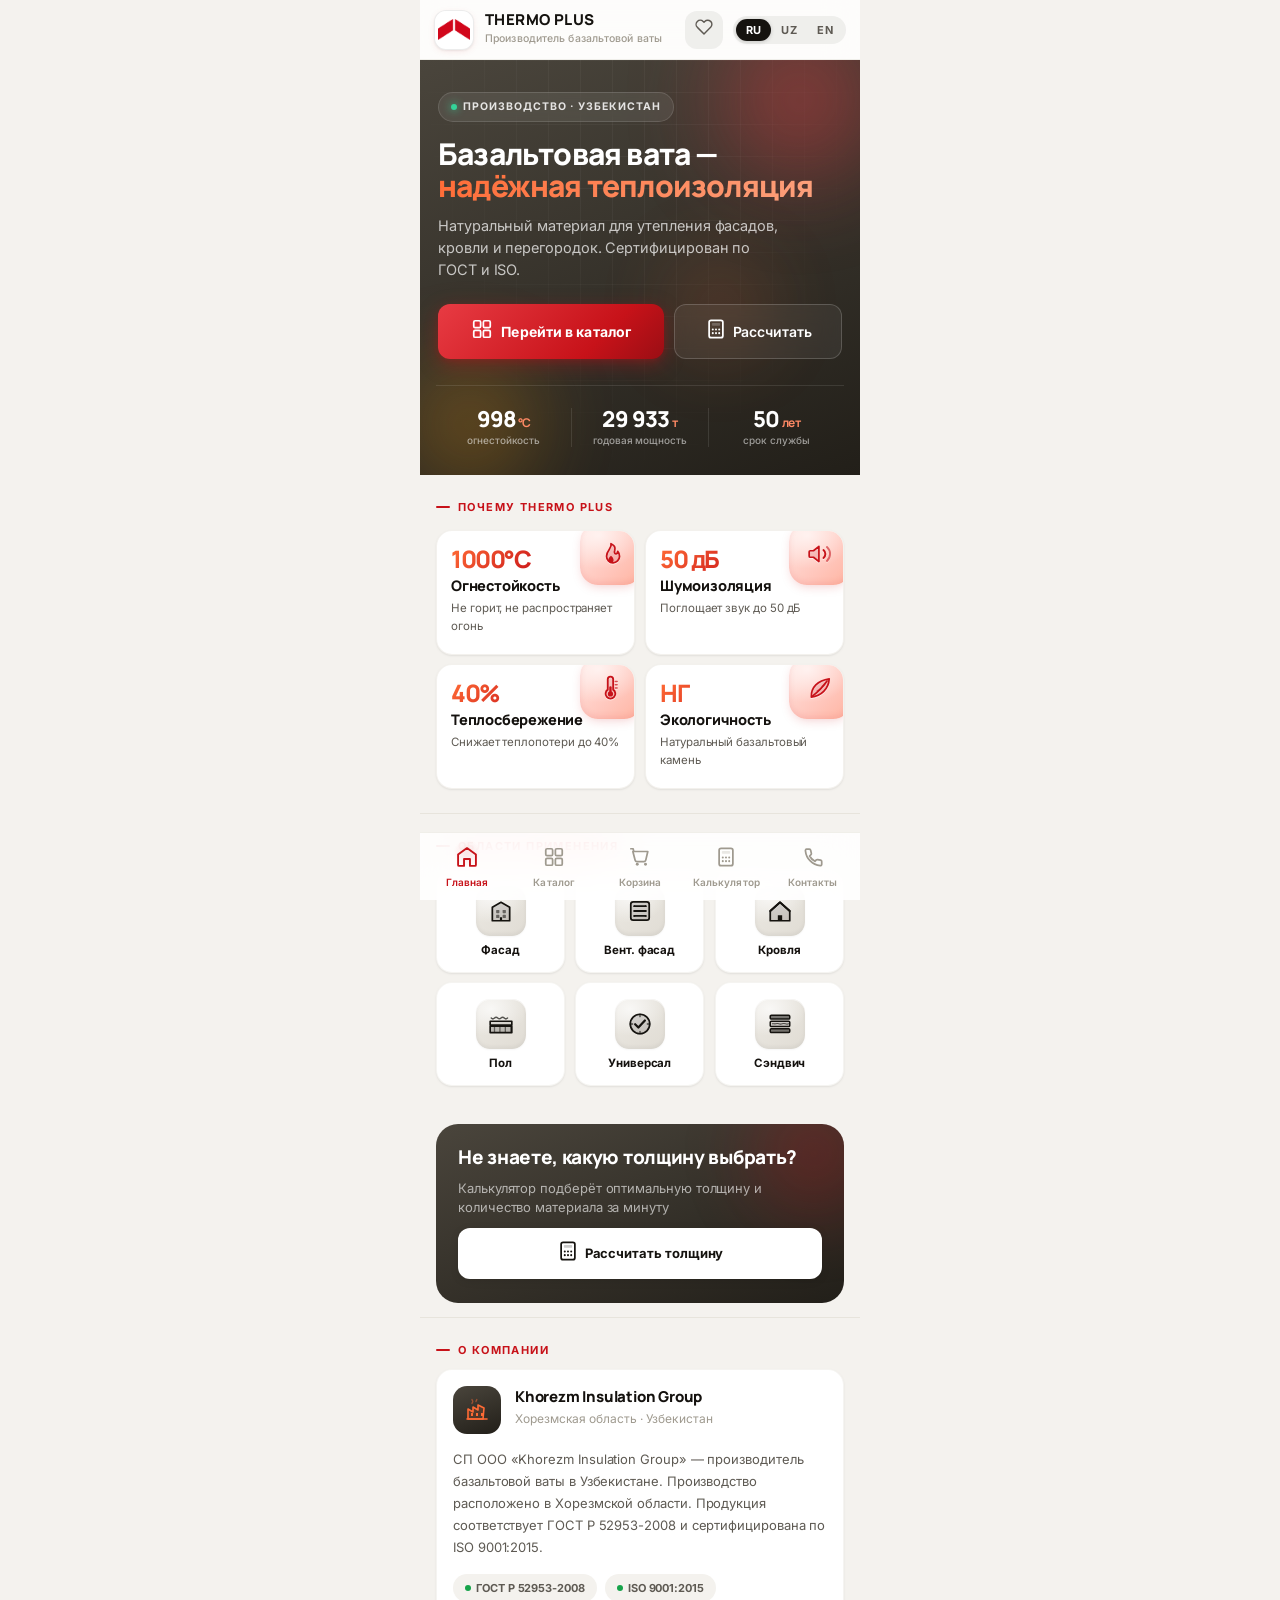
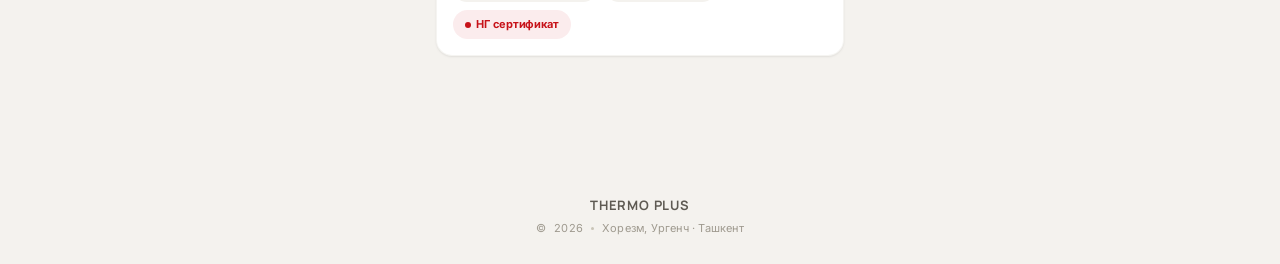
==== commit 1e277c2a: "﻿html: bust script cache (?v=5) so clients pick up new calculator Existing Telegram WebApp / browser" ====
--- a/about.html
+++ b/about.html
@@ -236,10 +236,10 @@
 
 </div>
 
-<script src="icons.js"></script>
-<script src="i18n.js"></script>
-<script src="app.js"></script>
-<script src="animations.js"></script>
+<script src="icons.js?v=5"></script>
+<script src="i18n.js?v=5"></script>
+<script src="app.js?v=5"></script>
+<script src="animations.js?v=5"></script>
 <script>
 if (window.Telegram?.WebApp) {
   Telegram.WebApp.ready();
--- a/style.css
+++ b/style.css
@@ -149,21 +149,24 @@
 .logo-mark {
   width: 40px;
   height: 40px;
-  background: var(--grad-fire);
+  background: #FFFFFF;
   border-radius: 12px;
   display: flex;
   align-items: center;
   justify-content: center;
   flex-shrink: 0;
   overflow: hidden;
-  box-shadow: 0 4px 12px rgba(199,18,25,.30);
+  border: 1px solid rgba(20, 17, 14, 0.08);
+  box-shadow:
+    0 1px 2px rgba(20, 17, 14, .06),
+    0 2px 8px -2px rgba(199, 18, 25, .12);
   position: relative;
 }
 .logo-mark::after {
   content: '';
   position: absolute;
   inset: 0;
-  background: radial-gradient(circle at 30% 20%, rgba(255,255,255,.35), transparent 60%);
+  background: radial-gradient(circle at 30% 20%, rgba(255,255,255,.85), transparent 70%);
   pointer-events: none;
 }
 .logo-mark img {
@@ -172,17 +175,17 @@
   object-fit: contain;
   position: relative;
   z-index: 1;
+  padding: 3px;
 }
 
 .logo-mark-fallback {
-  font-size: 17px;
-  color: white;
+  font-size: 16px;
+  color: var(--red);
   font-weight: 900;
   font-family: var(--font-display);
   letter-spacing: -0.5px;
   position: relative;
   z-index: 1;
-  text-shadow: 0 1px 2px rgba(0,0,0,.2);
 }
 
 .logo-text {
@@ -1154,19 +1157,32 @@
   border: 1px solid rgba(231,228,220,.5);
 }
 .feature-card:hover { transform: translateY(-2px); box-shadow: var(--sh-sm); }
+.feature-card:hover .feature-icon-bg {
+  transform: rotate(-4deg) scale(1.06);
+  box-shadow: 0 8px 18px -6px rgba(199,18,25,.35);
+}
 .feature-card .feature-icon-bg {
   position: absolute;
-  right: -10px;
-  top: -10px;
-  width: 56px;
-  height: 56px;
-  border-radius: 16px;
-  background: var(--red-bg);
+  right: -8px;
+  top: -8px;
+  width: 62px;
+  height: 62px;
+  border-radius: 18px;
+  background:
+    radial-gradient(120% 90% at 30% 20%, rgba(255,255,255,.65), transparent 60%),
+    linear-gradient(135deg, #FFE6E2 0%, #FFC7BD 60%, #FFB3A0 100%);
   display: flex;
   align-items: center;
   justify-content: center;
   color: var(--red);
-  opacity: .85;
+  box-shadow:
+    0 4px 12px -4px rgba(199,18,25,.25),
+    inset 0 1px 0 rgba(255,255,255,.7),
+    inset 0 -2px 6px rgba(199,18,25,.10);
+  transition: transform .35s var(--ease-out), box-shadow .25s var(--ease-out);
+}
+.feature-card .feature-icon-bg svg {
+  filter: drop-shadow(0 1px 0 rgba(255,255,255,.55));
 }
 
 .feature-title {
@@ -1238,17 +1254,29 @@
 .cat-card:active { transform: scale(0.96); }
 
 .cat-card-icon {
-  width: 44px;
-  height: 44px;
-  border-radius: 12px;
-  background: linear-gradient(135deg, var(--bg2), var(--bg3));
+  width: 50px;
+  height: 50px;
+  border-radius: 14px;
+  background:
+    radial-gradient(120% 90% at 30% 20%, rgba(255,255,255,.7), transparent 60%),
+    linear-gradient(135deg, var(--bg2), var(--bg3));
   display: flex;
   align-items: center;
   justify-content: center;
-  transition: transform .3s var(--ease-spring);
-}
-.cat-card:hover .cat-card-icon { transform: scale(1.08) rotate(-3deg); }
-.cat-card-icon svg { color: var(--dark); }
+  transition: transform .3s var(--ease-spring), box-shadow .25s var(--ease-out);
+  box-shadow:
+    inset 0 1px 0 rgba(255,255,255,.6),
+    inset 0 -2px 4px rgba(20,17,14,.05),
+    0 1px 2px rgba(20,17,14,.04);
+}
+.cat-card:hover .cat-card-icon {
+  transform: scale(1.06) rotate(-3deg);
+  box-shadow:
+    inset 0 1px 0 rgba(255,255,255,.7),
+    0 6px 16px -8px rgba(199,18,25,.30);
+}
+.cat-card-icon svg { color: var(--dark); transition: color .2s var(--ease-out); }
+.cat-card:hover .cat-card-icon svg { color: var(--red); }
 
 .cat-card-label {
   font-size: 11.5px;
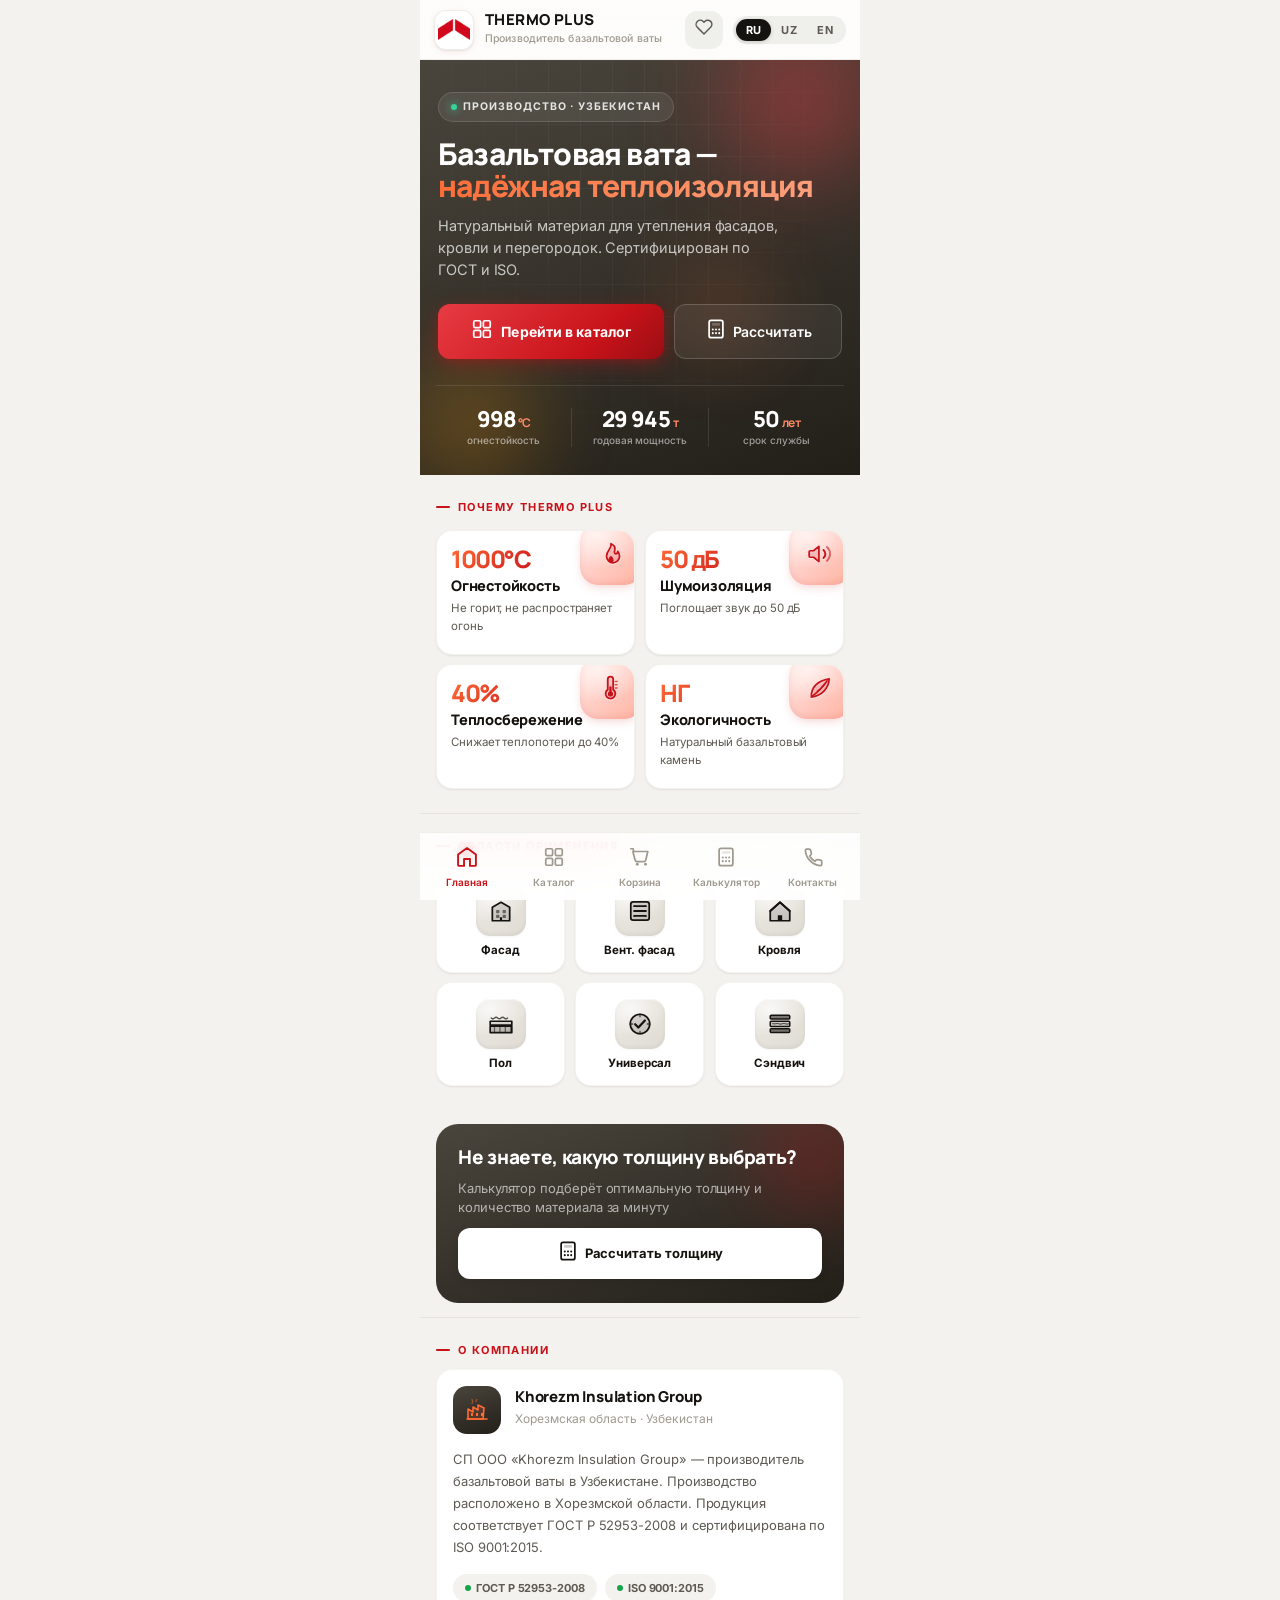
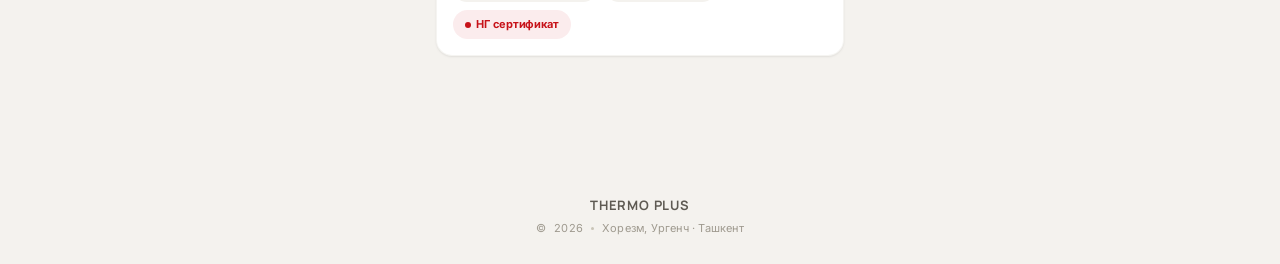
==== commit df290ba6: "calc: align product picker with official THERMO PLUS catalog The previous mapping used THERMO FACADE" ====
--- a/about.html
+++ b/about.html
@@ -236,10 +236,10 @@
 
 </div>
 
-<script src="icons.js?v=5"></script>
-<script src="i18n.js?v=5"></script>
-<script src="app.js?v=5"></script>
-<script src="animations.js?v=5"></script>
+<script src="icons.js?v=6"></script>
+<script src="i18n.js?v=6"></script>
+<script src="app.js?v=6"></script>
+<script src="animations.js?v=6"></script>
 <script>
 if (window.Telegram?.WebApp) {
   Telegram.WebApp.ready();
